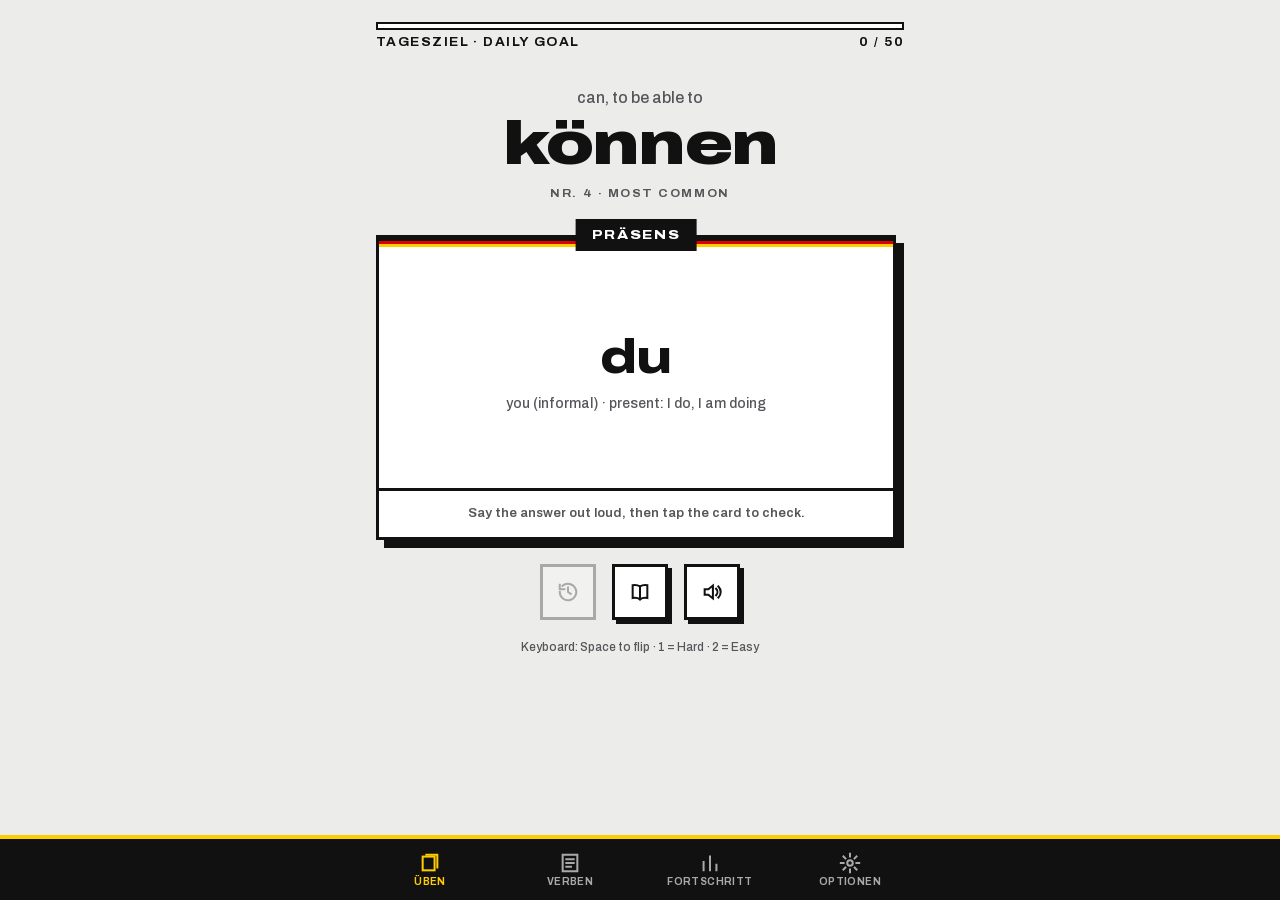
==== deutsch/index.html @ 11c55cf6 "Add Verben, the German conjugation flashcard app Lives in deutsch/ with its own manifest, icon and s" ====
<!doctype html>
<html lang="de">
<head>
<meta charset="utf-8">
<meta name="viewport" content="width=device-width, initial-scale=1, viewport-fit=cover">
<title>Verben</title>
<meta name="description" content="German conjugation flashcards: 500 common verbs, every tense.">
<meta name="theme-color" content="#ececea" media="(prefers-color-scheme: light)">
<meta name="theme-color" content="#0b0b0b" media="(prefers-color-scheme: dark)">
<meta name="apple-mobile-web-app-capable" content="yes">
<meta name="mobile-web-app-capable" content="yes">
<meta name="apple-mobile-web-app-title" content="Verben">
<meta name="apple-mobile-web-app-status-bar-style" content="default">
<link rel="manifest" href="manifest.webmanifest">
<link rel="apple-touch-icon" href="apple-touch-icon.png">
<link rel="icon" type="image/png" href="icon-256.png">
<link rel="stylesheet" href="fonts.css">
<style>html{color-scheme:light;-webkit-text-size-adjust:100%;padding-top:env(safe-area-inset-top,0px)}html,body{margin:0}img{max-width:100%}</style>
</head>
<body>
<style>
/* Layout: one-screen flashcard app; hard-edged card with a heavy black frame, an offset shadow and a Schwarz-Rot-Gold band, set in Archivo (expanded for display). */
:root{
  --bg:#ececea; --paper:#ffffff; --surface:#ffffff; --fg:#111111; --muted:#55555a; --line:#cfcfcc; --frame:#111111; --chip:#e2e2df;
  --accent:#c8001e; --accent-fg:#ffffff; --gold:#ffcc00; --gold-fg:#111111; --accent-soft:#fbe3e6; --black:#111111;
  --ok:#111111; --ok-bg:#111111; --ok-fg:#ffffff; --hard-bg:#ffcc00; --hard-fg:#111111; --bad:#c8001e;
  --nav-bg:#111111; --nav-fg:#a9a9a9; --nav-on:#ffcc00;
  --display:"Archivo", "Helvetica Neue", Arial, sans-serif;
  --body:"Archivo", "Helvetica Neue", Arial, sans-serif;
}
@media (prefers-color-scheme: dark){ :root:not([data-theme="light"]){
  --bg:#0b0b0b; --paper:#171717; --surface:#171717; --fg:#f2f2f0; --muted:#a3a3a3; --line:#333333; --frame:#f2f2f0; --chip:#262626;
  --accent:#ff4d5e; --accent-fg:#0b0b0b; --gold:#ffcc00; --gold-fg:#111111; --accent-soft:#3a1418; --black:#f2f2f0;
  --ok:#f2f2f0; --ok-bg:#f2f2f0; --ok-fg:#0b0b0b; --hard-bg:#ffcc00; --hard-fg:#111111; --bad:#ff4d5e;
  --nav-bg:#000000; --nav-fg:#8a8a8a; --nav-on:#ffcc00; color-scheme:dark;
}}
:root[data-theme="dark"]{
  --bg:#0b0b0b; --paper:#171717; --surface:#171717; --fg:#f2f2f0; --muted:#a3a3a3; --line:#333333; --frame:#f2f2f0; --chip:#262626;
  --accent:#ff4d5e; --accent-fg:#0b0b0b; --gold:#ffcc00; --gold-fg:#111111; --accent-soft:#3a1418; --black:#f2f2f0;
  --ok:#f2f2f0; --ok-bg:#f2f2f0; --ok-fg:#0b0b0b; --hard-bg:#ffcc00; --hard-fg:#111111; --bad:#ff4d5e;
  --nav-bg:#000000; --nav-fg:#8a8a8a; --nav-on:#ffcc00; color-scheme:dark;
}
*{box-sizing:border-box}
[hidden]{display:none!important}
body{background:var(--bg);color:var(--fg);font:400 16px/1.5 var(--body)}
button{font:inherit;color:inherit;cursor:pointer}
button:focus-visible,select:focus-visible,input:focus-visible{outline:3px solid var(--gold);outline-offset:2px}
main{max-width:560px;margin:0 auto;padding-inline:16px;padding-block:22px 112px}
section{display:flex;flex-direction:column;gap:18px}
.label{font:700 11px/1.2 var(--body);font-stretch:112%;letter-spacing:.14em;text-transform:uppercase;color:var(--muted)}
h2{margin:0;font:900 34px/1 var(--display);font-stretch:125%;letter-spacing:-.02em;text-transform:uppercase;color:var(--fg)}

/* Daily goal */
.goal{display:flex;flex-direction:column;gap:6px}
.goal-bar{height:8px;background:var(--paper);border:2px solid var(--frame);overflow:hidden}
.goal-bar i{display:block;height:100%;background:var(--accent);transition:width .3s}
.goal-row{display:flex;justify-content:space-between;font:700 12px/1 var(--body);font-stretch:112%;letter-spacing:.12em;text-transform:uppercase;color:var(--fg);font-variant-numeric:tabular-nums}

/* Verb heading */
.word{text-align:center;padding-block:20px 0;display:flex;flex-direction:column;gap:4px}
.word .en{color:var(--muted);font-size:16px;font-weight:500}
.word .inf{font:900 clamp(40px,11vw,60px)/1 var(--display);font-stretch:125%;letter-spacing:-.03em;color:var(--fg);overflow-wrap:anywhere}
.rank{font:700 11px/1 var(--body);font-stretch:112%;letter-spacing:.14em;text-transform:uppercase;color:var(--muted);text-align:center;margin-top:-4px}

/* Card */
.card-box{position:relative;margin-top:18px;margin-right:8px}
.pill{position:absolute;top:0;left:50%;transform:translate(-50%,-50%);z-index:3;background:var(--black);color:var(--paper);
  font:800 12px/1 var(--body);font-stretch:118%;letter-spacing:.14em;text-transform:uppercase;padding:10px 16px;white-space:nowrap}
.shell{border:3px solid var(--frame);box-shadow:8px 8px 0 var(--frame);background:var(--paper);overflow:hidden}
.card{display:block;width:100%;border:0;padding:0;background:none;perspective:1200px;text-align:center}
.inner{display:grid;transition:transform .4s cubic-bezier(.3,.7,.3,1);transform-style:preserve-3d}
.card.flipped .inner{transform:rotateY(180deg)}
.inner.instant{transition:none}
.face{grid-area:1/1;backface-visibility:hidden;-webkit-backface-visibility:hidden;min-height:250px;background:var(--paper);
  display:flex;flex-direction:column;align-items:center;justify-content:center;gap:10px;padding:46px 22px 26px;position:relative}
.face::before{content:"";position:absolute;top:0;left:0;right:0;height:9px;
  background:linear-gradient(to bottom,#111111 0 3px,#dd0000 3px 6px,#ffcc00 6px 9px)}
.back{transform:rotateY(180deg)}
.pron{font:800 clamp(36px,10vw,48px)/1.05 var(--display);font-stretch:118%;letter-spacing:-.02em;color:var(--fg)}
.pron-en{color:var(--muted);font-size:14px;font-weight:500;max-width:34ch}
.answer{font:900 clamp(28px,8vw,40px)/1.12 var(--display);font-stretch:110%;letter-spacing:-.02em;color:var(--accent);text-wrap:balance;overflow-wrap:anywhere}
.note{color:var(--muted);font-size:14px;font-weight:500;max-width:38ch}
.below{background:var(--paper);border-top:3px solid var(--frame)}
.prompt-line{margin:0;padding:13px 16px;text-align:center;font-size:13px;font-weight:600;color:var(--muted)}
.rate{display:grid;grid-template-columns:1fr 1fr;border-top:3px solid var(--frame)}
.rate button{border:0;padding:16px 10px;display:flex;flex-direction:column;align-items:center;gap:2px;font:900 15px/1.1 var(--body);font-stretch:120%;letter-spacing:.1em;text-transform:uppercase}
.rate .hard{background:var(--hard-bg);color:var(--hard-fg);border-right:3px solid var(--frame)}
.rate .easy{background:var(--ok-bg);color:var(--ok-fg)}
.rate small{font:500 12px/1.2 var(--body);font-stretch:100%;letter-spacing:0;text-transform:none;opacity:.85}
.return{width:100%;border:0;padding:16px;background:var(--gold);color:var(--gold-fg);font:800 14px/1 var(--body);letter-spacing:.08em;text-transform:uppercase}

/* Tool buttons */
.tools{display:flex;justify-content:center;gap:16px;padding-top:6px}
.tool{width:56px;height:56px;border:3px solid var(--frame);background:var(--surface);display:grid;place-items:center;box-shadow:4px 4px 0 var(--frame);transition:transform .08s, box-shadow .08s}
.tool:active:not(:disabled){transform:translate(3px,3px);box-shadow:1px 1px 0 var(--frame)}
.tool svg{width:22px;height:22px;stroke:var(--fg);fill:none;stroke-width:2.2;stroke-linecap:square;stroke-linejoin:miter}
.tool:disabled{opacity:.3;cursor:default;box-shadow:none}
.keys{text-align:center;color:var(--muted);font-size:12px;font-weight:500;margin:0}
@media (hover:none){ .keys{display:none} }

/* Bottom nav */
nav{position:fixed;left:0;right:0;bottom:0;z-index:10;background:var(--nav-bg);
  padding:7px 8px calc(7px + env(safe-area-inset-bottom, 0px));display:flex;justify-content:center;border-top:4px solid var(--gold)}
nav div{display:grid;grid-template-columns:repeat(4,1fr);width:100%;max-width:560px}
nav button{border:0;background:none;display:flex;flex-direction:column;align-items:center;gap:3px;padding:6px 0;font:700 10px/1 var(--body);font-stretch:100%;letter-spacing:.04em;text-transform:uppercase;color:var(--nav-fg)}
nav svg{width:22px;height:22px;stroke:currentColor;fill:none;stroke-width:2.2;stroke-linecap:square;stroke-linejoin:miter}
nav button[aria-selected="true"]{color:var(--nav-on)}

/* Panels */
.panel{background:var(--surface);border:3px solid var(--frame);padding:18px;display:flex;flex-direction:column;gap:14px}
.row{display:flex;flex-wrap:wrap;gap:8px;align-items:center}
.chip{border:2px solid var(--frame);background:var(--surface);padding:6px 12px;font-size:14px;font-weight:600;color:var(--fg)}
.chip[aria-pressed="true"]{background:var(--black);border-color:var(--black);color:var(--paper)}
.chip small{opacity:.7;margin-left:4px;font-weight:500}
.hint{color:var(--muted);font-size:14px;font-weight:500;margin:0}
.group-label{font:800 11px/1 var(--body);font-stretch:112%;letter-spacing:.14em;text-transform:uppercase;color:var(--accent);margin-top:4px}
.search{width:100%;font:inherit;font-size:17px;padding:10px 12px;border:3px solid var(--frame);background:var(--surface);color:var(--fg);border-radius:0}
.results{display:flex;flex-wrap:wrap;gap:6px}
.vhead{display:flex;flex-wrap:wrap;align-items:baseline;gap:4px 12px}
.vhead b{font:900 34px/1.05 var(--display);font-stretch:125%;letter-spacing:-.02em}
.vhead .en{color:var(--muted)}
.pp-line{font-size:15px;margin:0}
.pp-line b{color:var(--accent)}
.grid{display:grid;grid-template-columns:repeat(auto-fill,minmax(min(100%,240px),1fr));gap:12px}
.tcard{border:2px solid var(--frame);padding:12px;min-width:0;display:flex;flex-direction:column;gap:6px}
.tcard h3{margin:0;font:800 15px/1.2 var(--display);font-stretch:118%;letter-spacing:.02em;text-transform:uppercase}
.conj{width:100%;border-collapse:collapse;font-size:15px}
.conj td{padding:4px 8px;border-bottom:1px solid var(--line)}
.conj tr:last-child td{border-bottom:0}
.conj td:first-child{color:var(--muted);width:38%;text-align:right;font-weight:500}
.conj tr.hl td{background:var(--gold);color:#111111;font-weight:700}
.tip{margin:0;font-size:14px;color:var(--muted);font-weight:500}
.tip b{color:var(--fg)}
.stats{display:flex;flex-wrap:wrap;gap:28px}
.stat b{display:block;font:900 40px/1.05 var(--display);font-stretch:125%;font-variant-numeric:tabular-nums}
.weak{margin:0;padding:0;list-style:none;display:flex;flex-direction:column;gap:6px}
.weak li{display:flex;justify-content:space-between;gap:12px;border-bottom:1px solid var(--line);padding-bottom:6px}
.weak span:last-child{font-size:13px;font-weight:700;color:var(--accent);font-variant-numeric:tabular-nums;white-space:nowrap}
.bars{width:100%;border-collapse:collapse;font-size:14px}
.bars td{padding:6px 4px;border-bottom:1px solid var(--line);vertical-align:middle}
.bars td.n{font-variant-numeric:tabular-nums;text-align:right;white-space:nowrap;color:var(--muted)}
.meter{height:10px;border:2px solid var(--frame);overflow:hidden;min-width:60px}
.meter i{display:block;height:100%;background:var(--accent)}
.danger{background:var(--accent);color:var(--accent-fg);border:0;padding:9px 16px;font-weight:800;text-transform:uppercase;letter-spacing:.06em}
.ghost{background:none;border:2px solid var(--frame);padding:8px 16px;color:var(--fg);font-weight:700}

/* Table popup */
.overlay{position:fixed;inset:0;z-index:20;background:rgba(0,0,0,.55);display:flex;align-items:flex-end;justify-content:center;padding:16px}
.sheet{background:var(--surface);color:var(--fg);border:3px solid var(--frame);padding:20px;width:100%;max-width:520px;display:flex;flex-direction:column;gap:12px;
  margin-bottom:env(safe-area-inset-bottom, 0px);max-height:85%;overflow:auto}
.sheet header{display:flex;justify-content:space-between;align-items:center;gap:12px}
.sheet h2{font-size:22px}
@media (min-width:640px){ .overlay{align-items:center} }
@media (prefers-reduced-motion:reduce){ .inner{transition:none} }
</style>

<main>
  <section id="tab-practice">
    <div class="goal">
      <div class="goal-bar"><i id="goalFill" style="width:0"></i></div>
      <div class="goal-row"><span>Tagesziel · daily goal</span><span id="goalText">0 / 50</span></div>
    </div>

    <div class="word"><div class="en" id="qEn"></div><div class="inf" id="qInf"></div></div>
    <div class="rank" id="qRank"></div>

    <div class="card-box">
      <span class="pill" id="qTense"></span>
      <div class="shell">
        <button class="card" id="card" aria-label="Flip card to see the answer">
          <div class="inner" id="inner">
            <div class="face front">
              <div class="pron" id="qPron"></div>
              <div class="pron-en" id="qPronEn"></div>
            </div>
            <div class="face back">
              <div class="answer" id="qAnswer"></div>
              <div class="note" id="qNote"></div>
            </div>
          </div>
        </button>
        <div class="below" id="below"></div>
      </div>
    </div>

    <div class="tools">
      <button class="tool" id="prevBtn" aria-label="Previous card" disabled>
        <svg viewBox="0 0 24 24"><path d="M3 12a9 9 0 1 0 3-6.7"/><path d="M3 4v5h5"/><path d="M12 7v5l3 2"/></svg>
      </button>
      <button class="tool" id="tableBtn" aria-label="Show full conjugation table">
        <svg viewBox="0 0 24 24"><path d="M12 6c-2-1.5-5-2-8-1.5v14c3-.5 6 0 8 1.5 2-1.5 5-2 8-1.5v-14c-3-.5-6 0-8 1.5z"/><path d="M12 6v14"/></svg>
      </button>
      <button class="tool" id="speakBtn" aria-label="Hear it in German">
        <svg viewBox="0 0 24 24"><path d="M4 9h4l5-4v14l-5-4H4z"/><path d="M16.5 8.5a5 5 0 0 1 0 7"/><path d="M19 6a8.5 8.5 0 0 1 0 12"/></svg>
      </button>
    </div>
    <p class="keys">Keyboard: Space to flip · 1 = Hard · 2 = Easy</p>
  </section>

  <section id="tab-verbs" hidden>
    <h2>Verbtabellen</h2>
    <div class="panel">
      <label class="label" for="search">Find a verb (German or English)</label>
      <input class="search" id="search" type="search" autocomplete="off" autocapitalize="off" spellcheck="false" placeholder="anrufen, to call…">
      <div class="results" id="results"></div>
    </div>
    <div class="panel" id="verbPanel"></div>
  </section>

  <section id="tab-progress" hidden>
    <h2>Fortschritt</h2>
    <div class="panel">
      <div class="stats" id="stats"></div>
      <div><div class="label" style="margin-bottom:8px">Hardest for you</div><ul class="weak" id="weak"></ul></div>
    </div>
    <div class="panel">
      <div class="label">By tense (share rated Easy)</div>
      <table class="bars" id="byTense"></table>
    </div>
  </section>

  <section id="tab-settings" hidden>
    <h2>Einstellungen</h2>
    <div class="panel">
      <div class="label">Tenses</div>
      <div id="tenseGroups" style="display:flex;flex-direction:column;gap:10px"></div>
      <p class="hint">Start with Präsens and Perfekt: that is how Germans talk about the past in conversation. The Konjunktiv I is for reading the news, where it marks reported speech.</p>
    </div>
    <div class="panel">
      <div class="label">Verbs, by how common they are</div>
      <div class="row" id="tierChips"></div>
      <div class="row" id="reflChip"></div>
      <p class="hint">Top 25 covers most of everyday speech. Move up a level when the cards start feeling easy.</p>
    </div>
    <div class="panel">
      <div class="label">Daily goal</div>
      <div class="row" id="goalChips"></div>
    </div>
    <div class="panel">
      <div class="label">Saved progress</div>
      <p class="hint">Progress is saved on this device only.</p>
      <div class="row" id="resetBox"></div>
    </div>
    <p class="hint">Conjugations come from Morphy (Wolfgang Lezius) via german-pos-dict and korrekturen.de (CC BY-SA 4.0), updated to the 1996 spelling reform. Verb frequency is based on the OpenSubtitles German word list.</p>
  </section>
</main>

<nav><div role="tablist">
  <button role="tab" aria-selected="true" data-tab="practice"><svg viewBox="0 0 24 24"><rect x="4" y="5" width="13" height="15"/><path d="M8 3h12v14"/></svg>Üben</button>
  <button role="tab" aria-selected="false" data-tab="verbs"><svg viewBox="0 0 24 24"><rect x="4" y="3" width="16" height="18"/><path d="M8 8h8M8 12h8M8 16h5"/></svg>Verben</button>
  <button role="tab" aria-selected="false" data-tab="progress"><svg viewBox="0 0 24 24"><path d="M5 20V11M12 20V5M19 20v-6"/></svg>Fortschritt</button>
  <button role="tab" aria-selected="false" data-tab="settings"><svg viewBox="0 0 24 24"><circle cx="12" cy="12" r="3"/><path d="M12 2v3M12 19v3M2 12h3M19 12h3M4.9 4.9l2.1 2.1M17 17l2.1 2.1M4.9 19.1L7 17M17 7l2.1-2.1"/></svg>Optionen</button>
</div></nav>

<div class="overlay" id="overlay" hidden>
  <div class="sheet" role="dialog" aria-modal="true" aria-labelledby="sheetTitle">
    <header><h2 id="sheetTitle"></h2><button class="ghost" id="sheetClose">Close</button></header>
    <div id="sheetBody" style="display:flex;flex-direction:column;gap:12px"></div>
  </div>
</div>

<script>
const DATA = [{"i":"sein","e":"to be","n":1,"P":"bin|bist|ist|sind|seid|sind","T":"war|warst|war|waren|wart|waren","K1":"sei|seist|sei|seien|seiet|seien","K2":"wäre|wärst|wäre|wären|wärt|wären","Y":"sei|seid","Q":"gewesen","x":1},{"i":"haben","e":"to have","n":2,"P":"habe|hast|hat|haben|habt|haben","T":"hatte|hattest|hatte|hatten|hattet|hatten","K1":"habe|habest|habe|haben|habet|haben","K2":"hätte|hättest|hätte|hätten|hättet|hätten","Y":"habe|habt","Q":"gehabt"},{"i":"werden","e":"to become; will (future)","n":3,"P":"werde|wirst|wird|werden|werdet|werden","T":"wurde|wurdest|wurde|wurden|wurdet|wurden","K1":"werde|werdest|werde|werden|werdet|werden","K2":"würde|würdest|würde|würden|würdet|würden","Y":"werde|werdet","Q":"geworden","x":1},{"i":"können","e":"can, to be able to","n":4,"P":"kann|kannst|kann|können|könnt|können","T":"konnte|konntest|konnte|konnten|konntet|konnten","K1":"könne|könnest|könne|können|könnet|können","K2":"könnte|könntest|könnte|könnten|könntet|könnten","Q":"gekonnt"},{"i":"wollen","e":"to want","n":5,"P":"will|willst|will|wollen|wollt|wollen","T":"wollte|wolltest|wollte|wollten|wolltet|wollten","K1":"wolle|wollest|wolle|wollen|wollet|wollen","K2":"wollte|wolltest|wollte|wollten|wolltet|wollten","Q":"gewollt"},{"i":"sagen","e":"to say","n":6,"P":"sage|sagst|sagt|sagen|sagt|sagen","T":"sagte|sagtest|sagte|sagten|sagtet|sagten","K1":"sage|sagest|sage|sagen|saget|sagen","K2":"sagte|sagtest|sagte|sagten|sagtet|sagten","Y":"sage|sagt","Q":"gesagt"},{"i":"wissen","e":"to know (a fact)","n":7,"P":"weiß|weißt|weiß|wissen|wisst|wissen","T":"wusste|wusstest|wusste|wussten|wusstet|wussten","K1":"wisse|wissest|wisse|wissen|wisset|wissen","K2":"wüsste|wüsstest|wüsste|wüssten|wüsstet|wüssten","Y":"wisse|wisst","Q":"gewusst"},{"i":"gehen","e":"to go (on foot)","n":8,"P":"gehe|gehst|geht|gehen|geht|gehen","T":"ging|gingst|ging|gingen|gingt|gingen","K1":"gehe|gehest|gehe|gehen|gehet|gehen","K2":"ginge|gingest|ginge|gingen|ginget|gingen","Y":"gehe|geht","Q":"gegangen","x":1},{"i":"machen","e":"to make, to do","n":9,"P":"mache|machst|macht|machen|macht|machen","T":"machte|machtest|machte|machten|machtet|machten","K1":"mache|machest|mache|machen|machet|machen","K2":"machte|machtest|machte|machten|machtet|machten","Y":"mache|macht","Q":"gemacht"},{"i":"sehen","e":"to see","n":10,"P":"sehe|siehst|sieht|sehen|seht|sehen","T":"sah|sahst|sah|sahen|saht|sahen","K1":"sehe|sehest|sehe|sehen|sehet|sehen","K2":"sähe|sähest|sähe|sähen|sähet|sähen","Y":"sieh|seht","Q":"gesehen"},{"i":"tun","e":"to do","n":11,"P":"tue|tust|tut|tun|tut|tun","T":"tat|tatst|tat|taten|tatet|taten","K1":"tue|tuest|tue|tun|tuet|tun","K2":"täte|tätest|täte|täten|tätet|täten","Y":"tue|tut","Q":"getan"},{"i":"meinen","e":"to mean, to think","n":12,"P":"meine|meinst|meint|meinen|meint|meinen","T":"meinte|meintest|meinte|meinten|meintet|meinten","K1":"meine|meinest|meine|meinen|meinet|meinen","K2":"meinte|meintest|meinte|meinten|meintet|meinten","Y":"meine|meint","Q":"gemeint"},{"i":"kommen","e":"to come","n":13,"P":"komme|kommst|kommt|kommen|kommt|kommen","T":"kam|kamst|kam|kamen|kamt|kamen","K1":"komme|kommest|komme|kommen|kommet|kommen","K2":"käme|kämest|käme|kämen|kämet|kämen","Y":"komme|kommt","Q":"gekommen","x":1},{"i":"sollen","e":"should, to be supposed to","n":14,"P":"soll|sollst|soll|sollen|sollt|sollen","T":"sollte|solltest|sollte|sollten|solltet|sollten","K1":"solle|sollest|solle|sollen|sollet|sollen","K2":"sollte|solltest|sollte|sollten|solltet|sollten","Q":"gesollt"},{"i":"geben","e":"to give (es gibt = there is)","n":15,"P":"gebe|gibst|gibt|geben|gebt|geben","T":"gab|gabst|gab|gaben|gabt|gaben","K1":"gebe|gebest|gebe|geben|gebet|geben","K2":"gäbe|gäbest|gäbe|gäben|gäbet|gäben","Y":"gib|gebt","Q":"gegeben"},{"i":"müssen","e":"must, to have to","n":16,"P":"muss|musst|muss|müssen|müsst|müssen","T":"musste|-|musste|mussten|musstet|mussten","K1":"müsse|müssest|müsse|müssen|müsset|müssen","K2":"müsste|müsstest|müsste|müssten|müsstet|müssten","Q":"gemusst"},{"i":"leben","e":"to live","n":17,"P":"lebe|lebst|lebt|leben|lebt|leben","T":"lebte|lebtest|lebte|lebten|lebtet|lebten","K1":"lebe|lebest|lebe|leben|lebet|leben","K2":"lebte|lebtest|lebte|lebten|lebtet|lebten","Y":"lebe|lebt","Q":"gelebt"},{"i":"hören","e":"to hear, to listen","n":18,"P":"höre|hörst|hört|hören|hört|hören","T":"hörte|hörtest|hörte|hörten|hörtet|hörten","K1":"höre|hörest|höre|hören|höret|hören","K2":"hörte|hörtest|hörte|hörten|hörtet|hörten","Y":"höre|hört","Q":"gehört"},{"i":"finden","e":"to find; to think (opinion)","n":19,"P":"finde|findest|findet|finden|findet|finden","T":"fand|fandest|fand|fanden|fandet|fanden","K1":"finde|findest|finde|finden|findet|finden","K2":"fände|fändest|fände|fänden|fändet|fänden","Y":"finde|findet","Q":"gefunden"},{"i":"bitten","e":"to ask (for), to request","n":20,"P":"bitte|bittest|bittet|bitten|bittet|bitten","T":"bat|batest|bat|baten|batet|baten","K1":"bitte|bittest|bitte|bitten|bittet|bitten","K2":"bäte|bätest|bäte|bäten|bätet|bäten","Y":"bitte|bittet","Q":"gebeten"},{"i":"lassen","e":"to let, to leave","n":21,"P":"lasse|lässt|lässt|lassen|lasst|lassen","T":"ließ|ließt|ließ|ließen|ließt|ließen","K1":"lasse|lassest|lasse|lassen|lasset|lassen","K2":"ließe|ließest|ließe|ließen|ließet|ließen","Y":"lass|lasst","Q":"gelassen"},{"i":"glauben","e":"to believe","n":22,"P":"glaube|glaubst|glaubt|glauben|glaubt|glauben","T":"glaubte|glaubtest|glaubte|glaubten|glaubtet|glaubten","K1":"glaube|glaubest|glaube|glauben|glaubet|glauben","K2":"glaubte|glaubtest|glaubte|glaubten|glaubtet|glaubten","Y":"glaube|glaubt","Q":"geglaubt"},{"i":"reden","e":"to talk","n":23,"P":"rede|redest|redet|reden|redet|reden","T":"redete|redetest|redete|redeten|redetet|redeten","K1":"rede|redest|rede|reden|redet|reden","K2":"redete|redetest|redete|redeten|redetet|redeten","Y":"rede|redet","Q":"geredet"},{"i":"brauchen","e":"to need","n":24,"P":"brauche|brauchst|braucht|brauchen|braucht|brauchen","T":"brauchte|brauchtest|brauchte|brauchten|brauchtet|brauchten","K1":"brauche|brauchest|brauche|brauchen|brauchet|brauchen","K2":"brauchte|brauchtest|brauchte|brauchten|brauchtet|brauchten","Y":"brauche|braucht","Q":"gebraucht"},{"i":"denken","e":"to think","n":25,"P":"denke|denkst|denkt|denken|denkt|denken","T":"dachte|dachtest|dachte|dachten|dachtet|dachten","K1":"denke|denkest|denke|denken|denket|denken","K2":"dächte|dächtest|dächte|dächten|dächtet|dächten","Y":"denke|denkt","Q":"gedacht"},{"i":"danken","e":"to thank","n":26,"P":"danke|dankst|dankt|danken|dankt|danken","T":"dankte|danktest|dankte|dankten|danktet|dankten","K1":"danke|dankest|danke|danken|danket|danken","K2":"dankte|danktest|dankte|dankten|danktet|dankten","Y":"danke|dankt","Q":"gedankt"},{"i":"verstehen","e":"to understand","n":27,"P":"verstehe|verstehst|versteht|verstehen|versteht|verstehen","T":"verstand|verstandest|verstand|verstanden|verstandet|verstanden","K1":"verstehe|verstehest|verstehe|verstehen|verstehet|verstehen","K2":"verstünde|verstündest|verstünde|verstünden|verstündet|verstünden","Y":"verstehe|versteht","Q":"verstanden"},{"i":"passieren","e":"to happen","n":28,"P":"passiere|passierst|passiert|passieren|passiert|passieren","T":"passierte|passiertest|passierte|passierten|passiertet|passierten","K1":"passiere|passierest|passiere|passieren|passieret|passieren","K2":"passierte|passiertest|passierte|passierten|passiertet|passierten","Y":"passiere|passiert","Q":"passiert","x":1},{"i":"nehmen","e":"to take","n":29,"P":"nehme|nimmst|nimmt|nehmen|nehmt|nehmen","T":"nahm|nahmst|nahm|nahmen|nahmt|nahmen","K1":"nehme|nehmest|nehme|nehmen|nehmet|nehmen","K2":"nähme|nähmest|nähme|nähmen|nähmet|nähmen","Y":"nimm|nehmt","Q":"genommen"},{"i":"warten","e":"to wait","n":30,"P":"warte|wartest|wartet|warten|wartet|warten","T":"wartete|wartetest|wartete|warteten|wartetet|warteten","K1":"warte|wartest|warte|warten|wartet|warten","K2":"wartete|wartetest|wartete|warteten|wartetet|warteten","Y":"warte|wartet","Q":"gewartet"},{"i":"helfen","e":"to help","n":31,"P":"helfe|hilfst|hilft|helfen|helft|helfen","T":"half|halfst|half|halfen|halft|halfen","K1":"helfe|helfest|helfe|helfen|helfet|helfen","K2":"hälfe|hälfest|hälfe|hälfen|hälfet|hälfen","Y":"hilf|helft","Q":"geholfen"},{"i":"bringen","e":"to bring","n":32,"P":"bringe|bringst|bringt|bringen|bringt|bringen","T":"brachte|brachtest|brachte|brachten|brachtet|brachten","K1":"bringe|bringest|bringe|bringen|bringet|bringen","K2":"brächte|brächtest|brächte|brächten|brächtet|brächten","Y":"bringe|bringt","Q":"gebracht"},{"i":"gehören","e":"to belong","n":33,"P":"gehöre|gehörst|gehört|gehören|gehört|gehören","T":"gehörte|gehörtest|gehörte|gehörten|gehörtet|gehörten","K1":"gehöre|gehörest|gehöre|gehören|gehöret|gehören","K2":"gehörte|gehörtest|gehörte|gehörten|gehörtet|gehörten","Y":"gehöre|gehört","Q":"gehört"},{"i":"fragen","e":"to ask","n":34,"P":"frage|fragst|fragt|fragen|fragt|fragen","T":"fragte|fragtest|fragte|fragten|fragtet|fragten","K1":"frage|fragest|frage|fragen|fraget|fragen","K2":"fragte|fragtest|fragte|fragten|fragtet|fragten","Y":"frage|fragt","Q":"gefragt"},{"i":"bleiben","e":"to stay","n":35,"P":"bleibe|bleibst|bleibt|bleiben|bleibt|bleiben","T":"blieb|bliebst|blieb|blieben|bliebt|blieben","K1":"bleibe|bleibest|bleibe|bleiben|bleibet|bleiben","K2":"bliebe|bliebest|bliebe|blieben|bliebet|blieben","Y":"bleibe|bleibt","Q":"geblieben","x":1},{"i":"kennen","e":"to know (a person, a place)","n":36,"P":"kenne|kennst|kennt|kennen|kennt|kennen","T":"kannte|kanntest|kannte|kannten|kanntet|kannten","K1":"kenne|kennest|kenne|kennen|kennet|kennen","K2":"kennte|kenntest|kennte|kennten|kenntet|kennten","Y":"kenne|kennt","Q":"gekannt"},{"i":"lieben","e":"to love","n":37,"P":"liebe|liebst|liebt|lieben|liebt|lieben","T":"liebte|liebtest|liebte|liebten|liebtet|liebten","K1":"liebe|liebest|liebe|lieben|liebet|lieben","K2":"liebte|liebtest|liebte|liebten|liebtet|liebten","Y":"liebe|liebt","Q":"geliebt"},{"i":"stehen","e":"to stand","n":38,"P":"stehe|stehst|steht|stehen|steht|stehen","T":"stand|standest|stand|standen|standet|standen","K1":"stehe|stehest|stehe|stehen|stehet|stehen","K2":"stünde|stündest|stünde|stünden|stündet|stünden","Y":"stehe|steht","Q":"gestanden"},{"i":"bekommen","e":"to get, to receive","n":39,"P":"bekomme|bekommst|bekommt|bekommen|bekommt|bekommen","T":"bekam|bekamst|bekam|bekamen|bekamt|bekamen","K1":"bekomme|bekommest|bekomme|bekommen|bekommet|bekommen","K2":"bekäme|bekämest|bekäme|bekämen|bekämet|bekämen","Y":"bekomme|bekommt","Q":"bekommen"},{"i":"halten","e":"to hold; to stop","n":40,"P":"halte|hältst|hält|halten|haltet|halten","T":"hielt|hieltest|hielt|hielten|hieltet|hielten","K1":"halte|haltest|halte|halten|haltet|halten","K2":"hielte|hieltest|hielte|hielten|hieltet|hielten","Y":"halte|haltet","Q":"gehalten"},{"i":"sprechen","e":"to speak","n":41,"P":"spreche|sprichst|spricht|sprechen|sprecht|sprechen","T":"sprach|sprachst|sprach|sprachen|spracht|sprachen","K1":"spreche|sprechest|spreche|sprechen|sprechet|sprechen","K2":"spräche|sprächest|spräche|sprächen|sprächet|sprächen","Y":"sprich|sprecht","Q":"gesprochen"},{"i":"versuchen","e":"to try","n":42,"P":"versuche|versuchst|versucht|versuchen|versucht|versuchen","T":"versuchte|versuchtest|versuchte|versuchten|versuchtet|versuchten","K1":"versuche|versuchest|versuche|versuchen|versuchet|versuchen","K2":"versuchte|versuchtest|versuchte|versuchten|versuchtet|versuchten","Y":"versuche|versucht","Q":"versucht"},{"i":"essen","e":"to eat","n":43,"P":"esse|isst|isst|essen|esst|essen","T":"aß|aßt|aß|aßen|aßt|aßen","K1":"esse|essest|esse|essen|esset|essen","K2":"äße|äßest|äße|äßen|äßet|äßen","Y":"iss|esst","Q":"gegessen"},{"i":"vergessen","e":"to forget","n":44,"P":"vergesse|vergisst|vergisst|vergessen|vergesst|vergessen","T":"vergaß|vergaßt|vergaß|vergaßen|vergaßt|vergaßen","K1":"vergesse|vergessest|vergesse|vergessen|vergesset|vergessen","K2":"vergäße|vergäßest|vergäße|vergäßen|vergäßet|vergäßen","Y":"vergiss|vergesst","Q":"vergessen"},{"i":"erzählen","e":"to tell (a story)","n":45,"P":"erzähle|erzählst|erzählt|erzählen|erzählt|erzählen","T":"erzählte|erzähltest|erzählte|erzählten|erzähltet|erzählten","K1":"erzähle|erzählest|erzähle|erzählen|erzählet|erzählen","K2":"erzählte|erzähltest|erzählte|erzählten|erzähltet|erzählten","Y":"erzähle|erzählt","Q":"erzählt"},{"i":"töten","e":"to kill","n":46,"P":"töte|tötest|tötet|töten|tötet|töten","T":"tötete|tötetest|tötete|töteten|tötetet|töteten","K1":"töte|tötest|töte|töten|tötet|töten","K2":"tötete|tötetest|tötete|töteten|tötetet|töteten","Y":"töte|tötet","Q":"getötet"},{"i":"sterben","e":"to die","n":47,"P":"sterbe|stirbst|stirbt|sterben|sterbt|sterben","T":"starb|starbst|starb|starben|starbt|starben","K1":"sterbe|sterbest|sterbe|sterben|sterbet|sterben","K2":"stärbe|stärbest|stärbe|stärben|stärbet|stärben","Y":"stirb|sterbt","Q":"gestorben","x":1},{"i":"dürfen","e":"may, to be allowed to","n":48,"P":"darf|darfst|darf|dürfen|dürft|dürfen","T":"durfte|durftest|durfte|durften|durftet|durften","K1":"dürfe|dürfest|dürfe|dürfen|-|dürfet","K2":"dürfte|dürftest|dürfte|dürften|dürftet|dürften","Q":"gedurft"},{"i":"arbeiten","e":"to work","n":49,"P":"arbeite|arbeitest|arbeitet|arbeiten|arbeitet|arbeiten","T":"arbeitete|arbeitetest|arbeitete|arbeiteten|arbeitetet|arbeiteten","K1":"arbeite|arbeitest|arbeite|arbeiten|arbeitet|arbeiten","K2":"arbeitete|arbeitetest|arbeitete|arbeiteten|arbeitetet|arbeiteten","Y":"arbeite|arbeitet","Q":"gearbeitet"},{"i":"gefallen","e":"to please (es gefällt mir = I like it)","n":50,"P":"gefalle|gefällst|gefällt|gefallen|gefallt|gefallen","T":"gefiel|gefielst|gefiel|gefielen|gefielt|gefielen","K1":"gefalle|gefallest|gefalle|gefallen|gefallet|gefallen","K2":"gefiele|gefielest|gefiele|gefielen|gefielet|gefielen","Y":"gefalle|gefallt","Q":"gefallen"},{"i":"verlieren","e":"to lose","n":51,"P":"verliere|verlierst|verliert|verlieren|verliert|verlieren","T":"verlor|verlorst|verlor|verloren|verlort|verloren","K1":"verliere|verlierest|verliere|verlieren|verlieret|verlieren","K2":"verlöre|verlörest|verlöre|verlören|verlöret|verlören","Y":"verliere|verliert","Q":"verloren"},{"i":"suchen","e":"to look for","n":52,"P":"suche|suchst|sucht|suchen|sucht|suchen","T":"suchte|suchtest|suchte|suchten|suchtet|suchten","K1":"suche|suchest|suche|suchen|suchet|suchen","K2":"suchte|suchtest|suchte|suchten|suchtet|suchten","Y":"suche|sucht","Q":"gesucht"},{"i":"treffen","e":"to meet; to hit","n":53,"P":"treffe|triffst|trifft|treffen|trefft|treffen","T":"traf|trafst|traf|trafen|traft|trafen","K1":"treffe|treffest|treffe|treffen|treffet|treffen","K2":"träfe|träfest|träfe|träfen|träfet|träfen","Y":"triff|trefft","Q":"getroffen"},{"i":"spielen","e":"to play","n":54,"P":"spiele|spielst|spielt|spielen|spielt|spielen","T":"spielte|spieltest|spielte|spielten|spieltet|spielten","K1":"spiele|spielest|spiele|spielen|spielet|spielen","K2":"spielte|spieltest|spielte|spielten|spieltet|spielten","Y":"spiele|spielt","Q":"gespielt"},{"i":"sorgen","e":"to take care of, to worry","n":55,"P":"sorge|sorgst|sorgt|sorgen|sorgt|sorgen","T":"sorgte|sorgtest|sorgte|sorgten|sorgtet|sorgten","K1":"sorge|sorgest|sorge|sorgen|sorget|sorgen","K2":"sorgte|sorgtest|sorgte|sorgten|sorgtet|sorgten","Y":"sorge|sorgt","Q":"gesorgt"},{"i":"heißen","e":"to be called","n":56,"P":"heiße|heißt|heißt|heißen|heißt|heißen","T":"hieß|hießt|hieß|hießen|hießt|hießen","K1":"heiße|heißest|heiße|heißen|heißet|heißen","K2":"hieße|hießest|hieße|hießen|hießet|hießen","Y":"heiße|heißt","Q":"geheißen"},{"i":"verlassen","e":"to leave (a place, a person)","n":57,"P":"verlasse|verlässt|verlässt|verlassen|verlasst|verlassen","T":"verließ|verließt|verließ|verließen|verließt|verließen","K1":"verlasse|verlassest|verlasse|verlassen|verlasset|verlassen","K2":"verließe|verließest|verließe|verließen|verließet|verließen","Y":"verlass|verlasst","Q":"verlassen"},{"i":"holen","e":"to fetch, to get","n":58,"P":"hole|holst|holt|holen|holt|holen","T":"holte|holtest|holte|holten|holtet|holten","K1":"hole|holest|hole|holen|holet|holen","K2":"holte|holtest|holte|holten|holtet|holten","Y":"hole|holt","Q":"geholt"},{"i":"laufen","e":"to run, to walk","n":59,"P":"laufe|läufst|läuft|laufen|lauft|laufen","T":"lief|liefst|lief|liefen|lieft|liefen","K1":"laufe|laufest|laufe|laufen|laufet|laufen","K2":"liefe|liefest|liefe|liefen|liefet|liefen","Y":"laufe|lauft","Q":"gelaufen","x":1},{"i":"stimmen","e":"to be correct; to vote","n":60,"P":"stimme|stimmst|stimmt|stimmen|stimmt|stimmen","T":"stimmte|stimmtest|stimmte|stimmten|stimmtet|stimmten","K1":"stimme|stimmest|stimme|stimmen|stimmet|stimmen","K2":"stimmte|stimmtest|stimmte|stimmten|stimmtet|stimmten","Y":"stimme|stimmt","Q":"gestimmt"},{"i":"stellen","e":"to put (upright), to place","n":61,"P":"stelle|stellst|stellt|stellen|stellt|stellen","T":"stellte|stelltest|stellte|stellten|stelltet|stellten","K1":"stelle|stellest|stelle|stellen|stellet|stellen","K2":"stellte|stelltest|stellte|stellten|stelltet|stellten","Y":"stelle|stellt","Q":"gestellt"},{"i":"mögen","e":"to like","n":62,"P":"mag|magst|mag|mögen|mögt|mögen","T":"mochte|mochtest|mochte|mochten|mochtet|mochten","K1":"möge|mögest|möge|mögen|möget|mögen","K2":"möchte|möchtest|möchte|möchten|möchtet|möchten","Q":"gemocht"},{"i":"entschuldigen","e":"to excuse (Entschuldigung = sorry)","n":63,"P":"entschuldige|entschuldigst|entschuldigt|entschuldigen|entschuldigt|entschuldigen","T":"entschuldigte|entschuldigtest|entschuldigte|entschuldigten|entschuldigtet|entschuldigten","K1":"entschuldige|entschuldigest|entschuldige|entschuldigen|entschuldiget|entschuldigen","K2":"entschuldigte|entschuldigtest|entschuldigte|entschuldigten|entschuldigtet|entschuldigten","Y":"entschuldige|entschuldigt","Q":"entschuldigt"},{"i":"zeigen","e":"to show","n":64,"P":"zeige|zeigst|zeigt|zeigen|zeigt|zeigen","T":"zeigte|zeigtest|zeigte|zeigten|zeigtet|zeigten","K1":"zeige|zeigest|zeige|zeigen|zeiget|zeigen","K2":"zeigte|zeigtest|zeigte|zeigten|zeigtet|zeigten","Y":"zeige|zeigt","Q":"gezeigt"},{"i":"kriegen","e":"to get (informal)","n":65,"P":"kriege|kriegst|kriegt|kriegen|kriegt|kriegen","T":"kriegte|kriegtest|kriegte|kriegten|kriegtet|kriegten","K1":"kriege|kriegest|kriege|kriegen|krieget|kriegen","K2":"kriegte|kriegtest|kriegte|kriegten|kriegtet|kriegten","Y":"kriege|kriegt","Q":"gekriegt"},{"i":"erinnern","e":"to remind (sich erinnern = to remember)","n":66,"P":"erinnere|erinnerst|erinnert|erinnern|erinnert|erinnern","T":"erinnerte|erinnertest|erinnerte|erinnerten|erinnertet|erinnerten","K1":"erinnere|erinnerst|erinnere|erinnern|erinnert|erinnern","K2":"erinnerte|erinnertest|erinnerte|erinnerten|erinnertet|erinnerten","Y":"erinnere|erinnert","Q":"erinnert"},{"i":"schaffen","e":"to manage, to make it","n":67,"P":"schaffe|schaffst|schafft|schaffen|schafft|schaffen","T":"schuf|schufst|schuf|schufen|schuft|schufen","K1":"schaffe|schaffest|schaffe|schaffen|schaffet|schaffen","K2":"schüfe|schüfest|schüfe|schüfen|schüfet|schüfen","Y":"schaffe|schafft","Q":"geschaffen"},{"i":"schlafen","e":"to sleep","n":68,"P":"schlafe|schläfst|schläft|schlafen|schlaft|schlafen","T":"schlief|schliefst|schlief|schliefen|schlieft|schliefen","K1":"schlafe|schlafest|schlafe|schlafen|schlafet|schlafen","K2":"schliefe|schliefest|schliefe|schliefen|schliefet|schliefen","Y":"schlafe|schlaft","Q":"geschlafen"},{"i":"anrufen","e":"to call (on the phone)","n":69,"P":"rufe|rufst|ruft|rufen|ruft|rufen","T":"rief|riefst|rief|riefen|rieft|riefen","K1":"rufe|rufest|rufe|rufen|rufet|rufen","K2":"riefe|riefest|riefe|riefen|riefet|riefen","s":"an","Y":"rufe|ruft","Q":"angerufen"},{"i":"bedeuten","e":"to mean","n":70,"P":"bedeute|bedeutest|bedeutet|bedeuten|bedeutet|bedeuten","T":"bedeutete|bedeutetest|bedeutete|bedeuteten|bedeutetet|bedeuteten","K1":"bedeute|bedeutest|bedeute|bedeuten|bedeutet|bedeuten","K2":"bedeutete|bedeutetest|bedeutete|bedeuteten|bedeutetet|bedeuteten","Y":"bedeute|bedeutet","Q":"bedeutet"},{"i":"fühlen","e":"to feel","n":71,"P":"fühle|fühlst|fühlt|fühlen|fühlt|fühlen","T":"fühlte|fühltest|fühlte|fühlten|fühltet|fühlten","K1":"fühle|fühlest|fühle|fühlen|fühlet|fühlen","K2":"fühlte|fühltest|fühlte|fühlten|fühltet|fühlten","Y":"fühle|fühlt","Q":"gefühlt"},{"i":"liegen","e":"to lie (be lying down)","n":72,"P":"liege|liegst|liegt|liegen|liegt|liegen","T":"lag|lagst|lag|lagen|lagt|lagen","K1":"liege|liegest|liege|liegen|lieget|liegen","K2":"läge|lägest|läge|lägen|läget|lägen","Y":"liege|liegt","Q":"gelegen"},{"i":"rufen","e":"to call, to shout","n":73,"P":"rufe|rufst|ruft|rufen|ruft|rufen","T":"rief|riefst|rief|riefen|rieft|riefen","K1":"rufe|rufest|rufe|rufen|rufet|rufen","K2":"riefe|riefest|riefe|riefen|riefet|riefen","Y":"rufe|ruft","Q":"gerufen"},{"i":"fallen","e":"to fall","n":74,"P":"falle|fällst|fällt|fallen|fallt|fallen","T":"fiel|fielst|fiel|fielen|fielt|fielen","K1":"falle|fallest|falle|fallen|fallet|fallen","K2":"fiele|fielest|fiele|fielen|fielet|fielen","Y":"falle|fallt","Q":"gefallen","x":1},{"i":"umbringen","e":"to kill","n":75,"P":"bringe|bringst|bringt|bringen|bringt|bringen","T":"brachte|brachtest|brachte|brachten|brachtet|brachten","K1":"bringe|bringest|bringe|bringen|bringet|bringen","K2":"brächte|brächtest|brächte|brächten|brächtet|brächten","s":"um","Y":"bringe|bringt","Q":"umgebracht"},{"i":"bestimmen","e":"to determine, to decide","n":76,"P":"bestimme|bestimmst|bestimmt|bestimmen|bestimmt|bestimmen","T":"bestimmte|bestimmtest|bestimmte|bestimmten|bestimmtet|bestimmten","K1":"bestimme|bestimmest|bestimme|bestimmen|bestimmet|bestimmen","K2":"bestimmte|bestimmtest|bestimmte|bestimmten|bestimmtet|bestimmten","Y":"bestimme|bestimmt","Q":"bestimmt"},{"i":"nennen","e":"to name, to call","n":77,"P":"nenne|nennst|nennt|nennen|nennt|nennen","T":"nannte|nanntest|nannte|nannten|nanntet|nannten","K1":"nenne|nennest|nenne|nennen|nennet|nennen","K2":"nannte|nanntest|nannte|nannten|nanntet|nannten","Y":"nenne|nennt","Q":"genannt"},{"i":"verschwinden","e":"to disappear","n":78,"P":"verschwinde|verschwindest|verschwindet|verschwinden|verschwindet|verschwinden","T":"verschwand|verschwandest|verschwand|verschwanden|verschwandet|verschwanden","K1":"verschwinde|verschwindest|verschwinde|verschwinden|verschwindet|verschwinden","K2":"verschwände|verschwändest|verschwände|verschwänden|verschwändet|verschwänden","Y":"verschwinde|verschwindet","Q":"verschwunden","x":1},{"i":"trinken","e":"to drink","n":79,"P":"trinke|trinkst|trinkt|trinken|trinkt|trinken","T":"trank|trankst|trank|tranken|trankt|tranken","K1":"trinke|trinkest|trinke|trinken|trinket|trinken","K2":"tränke|tränkest|tränke|tränken|tränket|tränken","Y":"trinke|trinkt","Q":"getrunken"},{"i":"ziehen","e":"to pull; to move","n":80,"P":"ziehe|ziehst|zieht|ziehen|zieht|ziehen","T":"zog|zogst|zog|zogen|zogt|zogen","K1":"ziehe|ziehest|ziehe|ziehen|ziehet|ziehen","K2":"zöge|zögest|zöge|zögen|zöget|zögen","Y":"ziehe|zieht","Q":"gezogen"},{"i":"setzen","e":"to set, to put (sich setzen = to sit down)","n":81,"P":"setze|setzt|setzt|setzen|setzt|setzen","T":"setzte|setztest|setzte|setzten|setztet|setzten","K1":"setze|setzest|setze|setzen|setzet|setzen","K2":"setzte|setztest|setzte|setzten|setztet|setzten","Y":"setze|setzt","Q":"gesetzt"},{"i":"retten","e":"to save, to rescue","n":82,"P":"rette|rettest|rettet|retten|rettet|retten","T":"rettete|rettetest|rettete|retteten|rettetet|retteten","K1":"rette|rettest|rette|retten|rettet|retten","K2":"rettete|rettetest|rettete|retteten|rettetet|retteten","Y":"rette|rettet","Q":"gerettet"},{"i":"wiedersehen","e":"to see again","n":83,"P":"sehe|siehst|sieht|sehen|seht|sehen","T":"sah|sahst|sah|sahen|saht|sahen","K1":"sehe|sehest|sehe|sehen|sehet|sehen","K2":"sähe|sähest|sähe|sähen|sähet|sähen","s":"wieder","Y":"sieh|seht","Q":"wiedergesehen"},{"i":"lernen","e":"to learn","n":84,"P":"lerne|lernst|lernt|lernen|lernt|lernen","T":"lernte|lerntest|lernte|lernten|lerntet|lernten","K1":"lerne|lernest|lerne|lernen|lernet|lernen","K2":"lernte|lerntest|lernte|lernten|lerntet|lernten","Y":"lerne|lernt","Q":"gelernt"},{"i":"schreiben","e":"to write","n":85,"P":"schreibe|schreibst|schreibt|schreiben|schreibt|schreiben","T":"schrieb|schriebst|schrieb|schrieben|schriebt|schrieben","K1":"schreibe|schreibest|schreibe|schreiben|schreibet|schreiben","K2":"schriebe|schriebest|schriebe|schrieben|schriebet|schrieben","Y":"schreibe|schreibt","Q":"geschrieben"},{"i":"schicken","e":"to send","n":86,"P":"schicke|schickst|schickt|schicken|schickt|schicken","T":"schickte|schicktest|schickte|schickten|schicktet|schickten","K1":"schicke|schickest|schicke|schicken|schicket|schicken","K2":"schickte|schicktest|schickte|schickten|schicktet|schickten","Y":"schicke|schickt","Q":"geschickt"},{"i":"erwarten","e":"to expect","n":87,"P":"erwarte|erwartest|erwartet|erwarten|erwartet|erwarten","T":"erwartete|erwartetest|erwartete|erwarteten|erwartetet|erwarteten","K1":"erwarte|erwartest|erwarte|erwarten|erwartet|erwarten","K2":"erwartete|erwartetest|erwartete|erwarteten|erwartetet|erwarteten","Y":"erwarte|erwartet","Q":"erwartet"},{"i":"sitzen","e":"to sit","n":88,"P":"sitze|sitzt|sitzt|sitzen|sitzt|sitzen","T":"saß|saßt|saß|saßen|saßt|saßen","K1":"sitze|sitzest|sitze|sitzen|sitzet|sitzen","K2":"säße|säßest|säße|säßen|säßet|säßen","Y":"sitz|sitzt","Q":"gesessen"},{"i":"enden","e":"to end","n":89,"P":"ende|endest|endet|enden|endet|enden","T":"endete|endetest|endete|endeten|endetet|endeten","K1":"ende|endest|ende|enden|endet|enden","K2":"endete|endetest|endete|endeten|endetet|endeten","Y":"ende|endet","Q":"geendet"},{"i":"bezahlen","e":"to pay","n":90,"P":"bezahle|bezahlst|bezahlt|bezahlen|bezahlt|bezahlen","T":"bezahlte|bezahltest|bezahlte|bezahlten|bezahltet|bezahlten","K1":"bezahle|bezahlest|bezahle|bezahlen|bezahlet|bezahlen","K2":"bezahlte|bezahltest|bezahlte|bezahlten|bezahltet|bezahlten","Y":"bezahle|bezahlt","Q":"bezahlt"},{"i":"aufhören","e":"to stop","n":91,"P":"höre|hörst|hört|hören|hört|hören","T":"hörte|hörtest|hörte|hörten|hörtet|hörten","K1":"höre|hörest|höre|hören|höret|hören","K2":"hörte|hörtest|hörte|hörten|hörtet|hörten","s":"auf","Y":"höre|hört","Q":"aufgehört"},{"i":"geschehen","e":"to happen","n":92,"P":"geschehe|geschiehst|geschieht|geschehen|gescheht|geschehen","T":"geschah|geschahst|geschah|geschahen|geschaht|geschahen","K1":"geschehe|geschehest|geschehe|geschehen|geschehet|geschehen","K2":"geschähe|geschähest|geschähe|geschähen|geschähet|geschähen","Y":"geschieh|gescheht","Q":"geschehen","x":1},{"i":"tragen","e":"to carry, to wear","n":93,"P":"trage|trägst|trägt|tragen|tragt|tragen","T":"trug|trugst|trug|trugen|trugt|trugen","K1":"trage|tragest|trage|tragen|traget|tragen","K2":"trüge|trügest|trüge|trügen|trüget|trügen","Y":"trage|tragt","Q":"getragen"},{"i":"kaufen","e":"to buy","n":94,"P":"kaufe|kaufst|kauft|kaufen|kauft|kaufen","T":"kaufte|kauftest|kaufte|kauften|kauftet|kauften","K1":"kaufe|kaufest|kaufe|kaufen|kaufet|kaufen","K2":"kaufte|kauftest|kaufte|kauften|kauftet|kauften","Y":"kaufe|kauft","Q":"gekauft"},{"i":"kümmern","e":"to concern (sich kümmern = to take care of)","n":95,"P":"kümmere|kümmerst|kümmert|kümmern|kümmert|kümmern","T":"kümmerte|kümmertest|kümmerte|kümmerten|kümmertet|kümmerten","K1":"kümmere|kümmerst|kümmere|kümmern|kümmert|kümmern","K2":"kümmerte|kümmertest|kümmerte|kümmerten|kümmertet|kümmerten","Y":"kümmere|kümmert","Q":"gekümmert"},{"i":"anfangen","e":"to begin, to start","n":96,"P":"fange|fängst|fängt|fangen|fangt|fangen","T":"fing|fingst|fing|fingen|fingt|fingen","K1":"fange|fangest|fange|fangen|fanget|fangen","K2":"finge|fingest|finge|fingen|finget|fingen","s":"an","Y":"anfange|anfangt","Q":"angefangen"},{"i":"erfahren","e":"to find out, to experience","n":97,"P":"erfahre|erfährst|erfährt|erfahren|erfahrt|erfahren","T":"erfuhr|erfuhrst|erfuhr|erfuhren|erfuhrt|erfuhren","K1":"erfahre|erfahrest|erfahre|erfahren|erfahret|erfahren","K2":"erführe|erführest|erführe|erführen|erführet|erführen","Y":"erfahre|erfahrt","Q":"erfahren"},{"i":"vertrauen","e":"to trust","n":98,"P":"vertraue|vertraust|vertraut|vertrauen|vertraut|vertrauen","T":"vertraute|vertrautest|vertraute|vertrauten|vertrautet|vertrauten","K1":"vertraue|vertrauest|vertraue|vertrauen|vertrauet|vertrauen","K2":"vertraute|vertrautest|vertraute|vertrauten|vertrautet|vertrauten","Y":"vertraue|vertraut","Q":"vertraut"},{"i":"lesen","e":"to read","n":99,"P":"lese|liest|liest|lesen|lest|lesen","T":"las|last|las|lasen|last|lasen","K1":"lese|lesest|lese|lesen|leset|lesen","K2":"läse|läsest|läse|läsen|läset|läsen","Y":"lies|lest","Q":"gelesen"},{"i":"führen","e":"to lead","n":100,"P":"führe|führst|führt|führen|führt|führen","T":"führte|führtest|führte|führten|führtet|führten","K1":"führe|führest|führe|führen|führet|führen","K2":"führte|führtest|führte|führten|führtet|führten","Y":"führe|führt","Q":"geführt"},{"i":"hoffen","e":"to hope","n":101,"P":"hoffe|hoffst|hofft|hoffen|hofft|hoffen","T":"hoffte|hofftest|hoffte|hofften|hofftet|hofften","K1":"hoffe|hoffest|hoffe|hoffen|hoffet|hoffen","K2":"hoffte|hofftest|hoffte|hofften|hofftet|hofften","Y":"hoffe|hofft","Q":"gehofft"},{"i":"erklären","e":"to explain","n":102,"P":"erkläre|erklärst|erklärt|erklären|erklärt|erklären","T":"erklärte|erklärtest|erklärte|erklärten|erklärtet|erklärten","K1":"erkläre|erklärest|erkläre|erklären|erkläret|erklären","K2":"erklärte|erklärtest|erklärte|erklärten|erklärtet|erklärten","Y":"erkläre|erklärt","Q":"erklärt"},{"i":"funktionieren","e":"to work, to function","n":103,"P":"funktioniere|funktionierst|funktioniert|funktionieren|funktioniert|funktionieren","T":"funktionierte|funktioniertest|funktionierte|funktionierten|funktioniertet|funktionierten","K1":"funktioniere|funktionierest|funktioniere|funktionieren|funktionieret|funktionieren","K2":"funktionierte|funktioniertest|funktionierte|funktionierten|funktioniertet|funktionierten","Y":"funktioniere|funktioniert","Q":"funktioniert"},{"i":"benutzen","e":"to use","n":104,"P":"benutze|benutzt|benutzt|benutzen|benutzt|benutzen","T":"benutzte|benutztest|benutzte|benutzten|benutztet|benutzten","K1":"benutze|benutzest|benutze|benutzen|benutzet|benutzen","K2":"benutzte|benutztest|benutzte|benutzten|benutztet|benutzten","Y":"benutze|benutzt","Q":"benutzt"},{"i":"verkaufen","e":"to sell","n":105,"P":"verkaufe|verkaufst|verkauft|verkaufen|verkauft|verkaufen","T":"verkaufte|verkauftest|verkaufte|verkauften|verkauftet|verkauften","K1":"verkaufe|verkaufest|verkaufe|verkaufen|verkaufet|verkaufen","K2":"verkaufte|verkauftest|verkaufte|verkauften|verkauftet|verkauften","Y":"verkaufe|verkauft","Q":"verkauft"},{"i":"fahren","e":"to drive, to go (by vehicle)","n":106,"P":"fahre|fährst|fährt|fahren|fahrt|fahren","T":"fuhr|fuhrst|fuhr|fuhren|fuhrt|fuhren","K1":"fahre|fahrest|fahre|fahren|fahret|fahren","K2":"führe|führest|führe|führen|führet|führen","Y":"fahre|fahrt","Q":"gefahren","x":1,"b":1},{"i":"fangen","e":"to catch","n":107,"P":"fange|fängst|fängt|fangen|fangt|fangen","T":"fing|fingst|fing|fingen|fingt|fingen","K1":"fange|fangest|fange|fangen|fanget|fangen","K2":"finge|fingest|finge|fingen|finget|fingen","Y":"fange|fangt","Q":"gefangen"},{"i":"lachen","e":"to laugh","n":108,"P":"lache|lachst|lacht|lachen|lacht|lachen","T":"lachte|lachtest|lachte|lachten|lachtet|lachten","K1":"lache|lachest|lache|lachen|lachet|lachen","K2":"lachte|lachtest|lachte|lachten|lachtet|lachten","Y":"lache|lacht","Q":"gelacht"},{"i":"heiraten","e":"to marry","n":109,"P":"heirate|heiratest|heiratet|heiraten|heiratet|heiraten","T":"heiratete|heiratetest|heiratete|heirateten|heiratetet|heirateten","K1":"heirate|heiratest|heirate|heiraten|heiratet|heiraten","K2":"heiratete|heiratetest|heiratete|heirateten|heiratetet|heirateten","Y":"heirate|heiratet","Q":"geheiratet"},{"i":"verdienen","e":"to earn; to deserve","n":110,"P":"verdiene|verdienst|verdient|verdienen|verdient|verdienen","T":"verdiente|verdientest|verdiente|verdienten|verdientet|verdienten","K1":"verdiene|verdienest|verdiene|verdienen|verdienet|verdienen","K2":"verdiente|verdientest|verdiente|verdienten|verdientet|verdienten","Y":"verdiene|verdient","Q":"verdient"},{"i":"vorstellen","e":"to introduce (sich vorstellen = to imagine)","n":111,"P":"stelle|stellst|stellt|stellen|stellt|stellen","T":"stellte|stelltest|stellte|stellten|stelltet|stellten","K1":"stelle|stellest|stelle|stellen|stellet|stellen","K2":"stellte|stelltest|stellte|stellten|stelltet|stellten","s":"vor","Y":"stelle|stellt","Q":"vorgestellt"},{"i":"behalten","e":"to keep","n":112,"P":"behalte|behältst|behält|behalten|behaltet|behalten","T":"behielt|behieltest|behielt|behielten|behieltet|behielten","K1":"behalte|behaltest|behalte|behalten|behaltet|behalten","K2":"behielte|behieltest|behielte|behielten|behieltet|behielten","Y":"behalte|behaltet","Q":"behalten"},{"i":"gewinnen","e":"to win","n":113,"P":"gewinne|gewinnst|gewinnt|gewinnen|gewinnt|gewinnen","T":"gewann|gewannst|gewann|gewannen|gewannt|gewannen","K1":"gewinne|gewinnest|gewinne|gewinnen|gewinnet|gewinnen","K2":"gewönne|gewönnst|gewönne|gewönnen|gewönnt|gewönnen","Y":"gewinne|gewinnt","Q":"gewonnen"},{"i":"ändern","e":"to change","n":114,"P":"ändere|änderst|ändert|ändern|ändert|ändern","T":"änderte|ändertest|änderte|änderten|ändertet|änderten","K1":"ändere|änderst|ändere|ändern|ändert|ändern","K2":"änderte|ändertest|änderte|änderten|ändertet|änderten","Y":"ändere|ändert","Q":"geändert"},{"i":"schlagen","e":"to hit, to beat","n":115,"P":"schlage|schlägst|schlägt|schlagen|schlagt|schlagen","T":"schlug|schlugst|schlug|schlugen|schlugt|schlugen","K1":"schlage|schlagest|schlage|schlagen|schlaget|schlagen","K2":"schlüge|schlügest|schlüge|schlügen|schlüget|schlügen","Y":"schlage|schlagt","Q":"geschlagen"},{"i":"folgen","e":"to follow","n":116,"P":"folge|folgst|folgt|folgen|folgt|folgen","T":"folgte|folgtest|folgte|folgten|folgtet|folgten","K1":"folge|folgest|folge|folgen|folget|folgen","K2":"folgte|folgtest|folgte|folgten|folgtet|folgten","Y":"folge|folgt","Q":"gefolgt","x":1},{"i":"interessieren","e":"to interest","n":117,"P":"interessiere|interessierst|interessiert|interessieren|interessiert|interessieren","T":"interessierte|interessiertest|interessierte|interessierten|interessiertet|interessierten","K1":"interessiere|interessierest|interessiere|interessieren|interessieret|interessieren","K2":"interessierte|interessiertest|interessierte|interessierten|interessiertet|interessierten","Y":"interessiere|interessiert","Q":"interessiert"},{"i":"erledigen","e":"to take care of, to get done","n":118,"P":"erledige|erledigst|erledigt|erledigen|erledigt|erledigen","T":"erledigte|erledigtest|erledigte|erledigten|erledigtet|erledigten","K1":"erledige|erledigest|erledige|erledigen|erlediget|erledigen","K2":"erledigte|erledigtest|erledigte|erledigten|erledigtet|erledigten","Y":"erledige|erledigt","Q":"erledigt"},{"i":"scheinen","e":"to seem; to shine","n":119,"P":"scheine|scheinst|scheint|scheinen|scheint|scheinen","T":"schien|schienst|schien|schienen|schient|schienen","K1":"scheine|scheinest|scheine|scheinen|scheinet|scheinen","K2":"schiene|schienest|schiene|schienen|schienet|schienen","Y":"scheine|scheint","Q":"geschienen"},{"i":"schauen","e":"to look","n":120,"P":"schaue|schaust|schaut|schauen|schaut|schauen","T":"schaute|schautest|schaute|schauten|schautet|schauten","K1":"schaue|schauest|schaue|schauen|schauet|schauen","K2":"schaute|schautest|schaute|schauten|schautet|schauten","Y":"schaue|schaut","Q":"geschaut"},{"i":"fliegen","e":"to fly","n":121,"P":"fliege|fliegst|fliegt|fliegen|fliegt|fliegen","T":"flog|flogst|flog|flogen|flogt|flogen","K1":"fliege|fliegest|fliege|fliegen|flieget|fliegen","K2":"flöge|flögest|flöge|flögen|flöget|flögen","Y":"fliege|fliegt","Q":"geflogen","x":1,"b":1},{"i":"verletzen","e":"to injure, to hurt","n":122,"P":"verletze|verletzt|verletzt|verletzen|verletzt|verletzen","T":"verletzte|verletztest|verletzte|verletzten|verletztet|verletzten","K1":"verletze|verletzest|verletze|verletzen|verletzet|verletzen","K2":"verletzte|verletztest|verletzte|verletzten|verletztet|verletzten","Y":"verletze|verletzt","Q":"verletzt"},{"i":"verstecken","e":"to hide","n":123,"P":"verstecke|versteckst|versteckt|verstecken|versteckt|verstecken","T":"versteckte|verstecktest|versteckte|versteckten|verstecktet|versteckten","K1":"verstecke|versteckest|verstecke|verstecken|verstecket|verstecken","K2":"versteckte|verstecktest|versteckte|versteckten|verstecktet|versteckten","Y":"verstecke|versteckt","Q":"versteckt"},{"i":"kämpfen","e":"to fight","n":124,"P":"kämpfe|kämpfst|kämpft|kämpfen|kämpft|kämpfen","T":"kämpfte|kämpftest|kämpfte|kämpften|kämpftet|kämpften","K1":"kämpfe|kämpfest|kämpfe|kämpfen|kämpfet|kämpfen","K2":"kämpfte|kämpftest|kämpfte|kämpften|kämpftet|kämpften","Y":"kämpfe|kämpft","Q":"gekämpft"},{"i":"versprechen","e":"to promise","n":125,"P":"verspreche|versprichst|verspricht|versprechen|versprecht|versprechen","T":"versprach|versprachst|versprach|versprachen|verspracht|versprachen","K1":"verspreche|versprechest|verspreche|versprechen|versprechet|versprechen","K2":"verspräche|versprächest|verspräche|versprächen|versprächet|versprächen","Y":"versprich|versprecht","Q":"versprochen"},{"i":"reichen","e":"to be enough; to hand","n":126,"P":"reiche|reichst|reicht|reichen|reicht|reichen","T":"reichte|reichtest|reichte|reichten|reichtet|reichten","K1":"reiche|reichest|reiche|reichen|reichet|reichen","K2":"reichte|reichtest|reichte|reichten|reichtet|reichten","Y":"reiche|reicht","Q":"gereicht"},{"i":"lügen","e":"to lie (tell lies)","n":127,"P":"lüge|lügst|lügt|lügen|lügt|lügen","T":"log|logst|log|logen|logt|logen","K1":"lüge|lügest|lüge|lügen|lüget|lügen","K2":"löge|lögest|löge|lögen|löget|lögen","Y":"lüge|lügt","Q":"gelogen"},{"i":"legen","e":"to lay, to put (flat)","n":128,"P":"lege|legst|legt|legen|legt|legen","T":"legte|legtest|legte|legten|legtet|legten","K1":"lege|legest|lege|legen|leget|legen","K2":"legte|legtest|legte|legten|legtet|legten","Y":"lege|legt","Q":"gelegt"},{"i":"entscheiden","e":"to decide","n":129,"P":"entscheide|entscheidest|entscheidet|entscheiden|entscheidet|entscheiden","T":"entschied|entschiedest|entschied|entschieden|entschiedet|entschieden","K1":"entscheide|entscheidest|entscheide|entscheiden|entscheidet|entscheiden","K2":"entschiede|entschiedest|entschiede|entschieden|entschiedet|entschieden","Y":"entscheide|entscheidet","Q":"entschieden"},{"i":"stecken","e":"to put (into); to be stuck","n":130,"P":"stecke|steckst|steckt|stecken|steckt|stecken","T":"steckte|stecktest|steckte|steckten|stecktet|steckten","K1":"stecke|steckest|stecke|stecken|stecket|stecken","K2":"steckte|stecktest|steckte|steckten|stecktet|steckten","Y":"stecke|steckt","Q":"gesteckt"},{"i":"wünschen","e":"to wish","n":131,"P":"wünsche|wünschst|wünscht|wünschen|wünscht|wünschen","T":"wünschte|wünschtest|wünschte|wünschten|wünschtet|wünschten","K1":"wünsche|wünschest|wünsche|wünschen|wünschet|wünschen","K2":"wünschte|wünschtest|wünschte|wünschten|wünschtet|wünschten","Y":"wünsche|wünscht","Q":"gewünscht"},{"i":"ansehen","e":"to look at","n":132,"P":"sehe|siehst|sieht|sehen|seht|sehen","T":"sah|sahst|sah|sahen|saht|sahen","K1":"sehe|sehest|sehe|sehen|sehet|sehen","K2":"sähe|sähest|sähe|sähen|sähet|sähen","s":"an","Y":"sieh|seht","Q":"angesehen"},{"i":"beweisen","e":"to prove","n":133,"P":"beweise|beweist|beweist|beweisen|beweist|beweisen","T":"bewies|bewiest|bewies|bewiesen|bewiest|bewiesen","K1":"beweise|beweisest|beweise|beweisen|beweiset|beweisen","K2":"bewiese|bewiesest|bewiese|bewiesen|bewieset|bewiesen","Y":"beweise|beweist","Q":"bewiesen"},{"i":"freuen","e":"to please (sich freuen = to be happy)","n":134,"P":"freue|freust|freut|freuen|freut|freuen","T":"freute|freutest|freute|freuten|freutet|freuten","K1":"freue|freuest|freue|freuen|freuet|freuen","K2":"freute|freutest|freute|freuten|freutet|freuten","Y":"freue|freut","Q":"gefreut"},{"i":"wohnen","e":"to live (reside)","n":135,"P":"wohne|wohnst|wohnt|wohnen|wohnt|wohnen","T":"wohnte|wohntest|wohnte|wohnten|wohntet|wohnten","K1":"wohne|wohnest|wohne|wohnen|wohnet|wohnen","K2":"wohnte|wohntest|wohnte|wohnten|wohntet|wohnten","Y":"wohne|wohnt","Q":"gewohnt"},{"i":"zerstören","e":"to destroy","n":136,"P":"zerstöre|zerstörst|zerstört|zerstören|zerstört|zerstören","T":"zerstörte|zerstörtest|zerstörte|zerstörten|zerstörtet|zerstörten","K1":"zerstöre|zerstörest|zerstöre|zerstören|zerstöret|zerstören","K2":"zerstörte|zerstörtest|zerstörte|zerstörten|zerstörtet|zerstörten","Y":"zerstöre|zerstört","Q":"zerstört"},{"i":"klingen","e":"to sound","n":137,"P":"klinge|klingst|klingt|klingen|klingt|klingen","T":"klang|klangst|klang|klangen|klangt|klangen","K1":"klinge|klingest|klinge|klingen|klinget|klingen","K2":"klänge|klängest|klänge|klängen|klänget|klängen","Y":"klinge|klingt","Q":"geklungen"},{"i":"besorgen","e":"to get, to obtain","n":138,"P":"besorge|besorgst|besorgt|besorgen|besorgt|besorgen","T":"besorgte|besorgtest|besorgte|besorgten|besorgtet|besorgten","K1":"besorge|besorgest|besorge|besorgen|besorget|besorgen","K2":"besorgte|besorgtest|besorgte|besorgten|besorgtet|besorgten","Y":"besorge|besorgt","Q":"besorgt"},{"i":"unterhalten","e":"to entertain (sich unterhalten = to chat)","n":139,"P":"unterhalte|unterhältst|unterhält|unterhalten|unterhaltet|unterhalten","T":"unterhielt|unterhieltest|unterhielt|unterhielten|unterhieltet|unterhielten","K1":"unterhalte|unterhaltest|unterhalte|unterhalten|unterhaltet|unterhalten","K2":"unterhielte|unterhieltest|unterhielte|unterhielten|unterhieltet|unterhielten","Y":"unterhalte|unterhaltet","Q":"unterhalten"},{"i":"schießen","e":"to shoot","n":140,"P":"schieße|schießt|schießt|schießen|schießt|schießen","T":"schoss|schosst|schoss|schossen|schosst|schossen","K1":"schieße|schießest|schieße|schießen|schießet|schießen","K2":"schösse|schössest|schösse|schössen|schösset|schössen","Y":"schieße|schießt","Q":"geschossen"},{"i":"überleben","e":"to survive","n":141,"P":"überlebe|überlebst|überlebt|überleben|überlebt|überleben","T":"überlebte|überlebtest|überlebte|überlebten|überlebtet|überlebten","K1":"überlebe|überlebest|überlebe|überleben|überlebet|überleben","K2":"überlebte|überlebtest|überlebte|überlebten|überlebtet|überlebten","Y":"überlebe|überlebt","Q":"überlebt"},{"i":"bewegen","e":"to move","n":142,"P":"bewege|bewegst|bewegt|bewegen|bewegt|bewegen","T":"bewog|bewogst|bewog|bewogen|bewogt|bewogen","K1":"bewege|bewegest|bewege|bewegen|beweget|bewegen","K2":"bewöge|bewögest|bewöge|bewögen|bewöget|bewögen","Y":"bewege|bewegt","Q":"bewegt"},{"i":"verraten","e":"to betray; to reveal","n":143,"P":"verrate|verrätst|verrät|verraten|verratet|verraten","T":"verriet|verrietest|verriet|verrieten|verrietet|verrieten","K1":"verrate|verratest|verrate|verraten|verratet|verraten","K2":"verriete|verrietest|verriete|verrieten|verrietet|verrieten","Y":"verrate|verratet","Q":"verraten"},{"i":"erreichen","e":"to reach","n":144,"P":"erreiche|erreichst|erreicht|erreichen|erreicht|erreichen","T":"erreichte|erreichtest|erreichte|erreichten|erreichtet|erreichten","K1":"erreiche|erreichest|erreiche|erreichen|erreichet|erreichen","K2":"erreichte|erreichtest|erreichte|erreichten|erreichtet|erreichten","Y":"erreiche|erreicht","Q":"erreicht"},{"i":"beginnen","e":"to begin","n":145,"P":"beginne|beginnst|beginnt|beginnen|beginnt|beginnen","T":"begann|begannst|begann|begannen|begannt|begannen","K1":"beginne|beginnest|beginne|beginnen|beginnet|beginnen","K2":"begänne|begännest|begänne|begännen|begännet|begännen","Y":"beginne|beginnt","Q":"begonnen"},{"i":"öffnen","e":"to open","n":146,"P":"öffne|öffnest|öffnet|öffnen|öffnet|öffnen","T":"öffnete|öffnetest|öffnete|öffneten|öffnetet|öffneten","K1":"öffne|öffnest|öffne|öffnen|öffnet|öffnen","K2":"öffnete|öffnetest|öffnete|öffneten|öffnetet|öffneten","Y":"öffne|öffnet","Q":"geöffnet"},{"i":"zahlen","e":"to pay","n":147,"P":"zahle|zahlst|zahlt|zahlen|zahlt|zahlen","T":"zahlte|zahltest|zahlte|zahlten|zahltet|zahlten","K1":"zahle|zahlest|zahle|zahlen|zahlet|zahlen","K2":"zahlte|zahltest|zahlte|zahlten|zahltet|zahlten","Y":"zahle|zahlt","Q":"gezahlt"},{"i":"nachdenken","e":"to think about, to reflect","n":148,"P":"denke|denkst|denkt|denken|denkt|denken","T":"dachte|dachtest|dachte|dachten|dachtet|dachten","K1":"denke|denkest|denke|denken|denket|denken","K2":"dächte|dächtest|dächte|dächten|dächtet|dächten","s":"nach","Y":"denke|denkt","Q":"nachgedacht"},{"i":"schreien","e":"to scream","n":149,"P":"schreie|schreist|schreit|schreien|schreit|schreien","T":"schrie|schriest|schrie|schrien|schriet|schrien","K1":"schreie|schreiest|schreie|schreien|schreiet|schreien","K2":"schriee|schrieest|schriee|schrieen|schrieet|schrieen","Y":"schreie|schreit","Q":"geschrien"},{"i":"mitnehmen","e":"to take along","n":150,"P":"nehme|nimmst|nimmt|nehmen|nehmt|nehmen","T":"nahm|nahmst|nahm|nahmen|nahmt|nahmen","K1":"nehme|nehmest|nehme|nehmen|nehmet|nehmen","K2":"nähme|nähmest|nähme|nähmen|nähmet|nähmen","s":"mit","Y":"nimm|nehmt","Q":"mitgenommen"},{"i":"erhalten","e":"to receive; to maintain","n":151,"P":"erhalte|erhältst|erhält|erhalten|erhaltet|erhalten","T":"erhielt|erhieltest|erhielt|erhielten|erhieltet|erhielten","K1":"erhalte|erhaltest|erhalte|erhalten|erhaltet|erhalten","K2":"erhielte|erhieltest|erhielte|erhielten|erhieltet|erhielten","Y":"erhalte|erhaltet","Q":"erhalten"},{"i":"schätzen","e":"to estimate; to value","n":152,"P":"schätze|schätzt|schätzt|schätzen|schätzt|schätzen","T":"schätzte|schätztest|schätzte|schätzten|schätztet|schätzten","K1":"schätze|schätzest|schätze|schätzen|schätzet|schätzen","K2":"schätzte|schätztest|schätzte|schätzten|schätztet|schätzten","Y":"schätze|schätzt","Q":"geschätzt"},{"i":"singen","e":"to sing","n":153,"P":"singe|singst|singt|singen|singt|singen","T":"sang|sangst|sang|sangen|sangt|sangen","K1":"singe|singest|singe|singen|singet|singen","K2":"sänge|sängest|sänge|sängen|sänget|sängen","Y":"singe|singt","Q":"gesungen"},{"i":"dauern","e":"to last, to take (time)","n":154,"P":"dauere|dauerst|dauert|dauern|dauert|dauern","T":"dauerte|dauertest|dauerte|dauerten|dauertet|dauerten","K1":"dauere|dauerst|dauere|dauern|dauert|dauern","K2":"dauerte|dauertest|dauerte|dauerten|dauertet|dauerten","Y":"dauere|dauert","Q":"gedauert"},{"i":"erschießen","e":"to shoot dead","n":155,"P":"erschieße|erschießt|erschießt|erschießen|erschießt|erschießen","T":"erschoss|erschosst|erschoss|erschossen|erschosst|erschossen","K1":"erschieße|erschießest|erschieße|erschießen|erschießet|erschießen","K2":"erschösse|erschössest|erschösse|erschössen|erschösset|erschössen","Y":"erschieße|erschießt","Q":"erschossen"},{"i":"verändern","e":"to change","n":156,"P":"verändere|veränderst|verändert|verändern|verändert|verändern","T":"veränderte|verändertest|veränderte|veränderten|verändertet|veränderten","K1":"verändere|veränderst|verändere|verändern|verändert|verändern","K2":"veränderte|verändertest|veränderte|veränderten|verändertet|veränderten","Y":"verändere|verändert","Q":"verändert"},{"i":"erkennen","e":"to recognize","n":157,"P":"erkenne|erkennst|erkennt|erkennen|erkennt|erkennen","T":"erkannte|erkanntest|erkannte|erkannten|erkanntet|erkannten","K1":"erkenne|erkennest|erkenne|erkennen|erkennet|erkennen","K2":"erkannte|erkanntest|erkannte|erkannten|erkanntet|erkannten","Y":"erkenne|erkennt","Q":"erkannt"},{"i":"tanzen","e":"to dance","n":158,"P":"tanze|tanzt|tanzt|tanzen|tanzt|tanzen","T":"tanzte|tanztest|tanzte|tanzten|tanztet|tanzten","K1":"tanze|tanzest|tanze|tanzen|tanzet|tanzen","K2":"tanzte|tanztest|tanzte|tanzten|tanztet|tanzten","Y":"tanze|tanzt","Q":"getanzt"},{"i":"brechen","e":"to break","n":159,"P":"breche|brichst|bricht|brechen|brecht|brechen","T":"brach|brachst|brach|brachen|bracht|brachen","K1":"breche|brechest|breche|brechen|brechet|brechen","K2":"bräche|brächest|bräche|brächen|brächet|brächen","Y":"brich|brecht","Q":"gebrochen"},{"i":"werfen","e":"to throw","n":160,"P":"werfe|wirfst|wirft|werfen|werft|werfen","T":"warf|warfst|warf|warfen|warft|warfen","K1":"werfe|werfest|werfe|werfen|werfet|werfen","K2":"wärfe|wärfest|wärfe|wärfen|wärfet|wärfen","Y":"wirf|werft","Q":"geworfen"},{"i":"beschützen","e":"to protect","n":161,"P":"beschütze|beschützt|beschützt|beschützen|beschützt|beschützen","T":"beschützte|beschütztest|beschützte|beschützten|beschütztet|beschützten","K1":"beschütze|beschützest|beschütze|beschützen|beschützet|beschützen","K2":"beschützte|beschütztest|beschützte|beschützten|beschütztet|beschützten","Y":"beschütze|beschützt","Q":"beschützt"},{"i":"besuchen","e":"to visit","n":162,"P":"besuche|besuchst|besucht|besuchen|besucht|besuchen","T":"besuchte|besuchtest|besuchte|besuchten|besuchtet|besuchten","K1":"besuche|besuchest|besuche|besuchen|besuchet|besuchen","K2":"besuchte|besuchtest|besuchte|besuchten|besuchtet|besuchten","Y":"besuche|besucht","Q":"besucht"},{"i":"aussehen","e":"to look (appear)","n":163,"P":"sehe|siehst|sieht|sehen|seht|sehen","T":"sah|sahst|sah|sahen|saht|sahen","K1":"sehe|sehest|sehe|sehen|sehet|sehen","K2":"sähe|sähest|sähe|sähen|sähet|sähen","s":"aus","Y":"sieh|seht","Q":"ausgesehen"},{"i":"erwischen","e":"to catch","n":164,"P":"erwische|erwischst|erwischt|erwischen|erwischt|erwischen","T":"erwischte|erwischtest|erwischte|erwischten|erwischtet|erwischten","K1":"erwische|erwischest|erwische|erwischen|erwischet|erwischen","K2":"erwischte|erwischtest|erwischte|erwischten|erwischtet|erwischten","Y":"erwische|erwischt","Q":"erwischt"},{"i":"regeln","e":"to regulate, to sort out","n":165,"P":"regle|regelst|regelt|regeln|regelt|regeln","T":"regelte|regeltest|regelte|regelten|regeltet|regelten","K1":"regle|regelst|regle|regeln|regelt|regeln","K2":"regelte|regeltest|regelte|regelten|regeltet|regelten","Y":"regle|regelt","Q":"geregelt"},{"i":"schließen","e":"to close; to conclude","n":166,"P":"schließe|schließt|schließt|schließen|schließt|schließen","T":"schloss|schlosst|schloss|schlossen|schlosst|schlossen","K1":"schließe|schließest|schließe|schließen|schließet|schließen","K2":"schlösse|schlössest|schlösse|schlössen|schlösset|schlössen","Y":"schließe|schließt","Q":"geschlossen"},{"i":"melden","e":"to report","n":167,"P":"melde|meldest|meldet|melden|meldet|melden","T":"meldete|meldetest|meldete|meldeten|meldetet|meldeten","K1":"melde|meldest|melde|melden|meldet|melden","K2":"meldete|meldetest|meldete|meldeten|meldetet|meldeten","Y":"melde|meldet","Q":"gemeldet"},{"i":"aufhalten","e":"to stop, to hold up","n":168,"P":"halte|hältst|hält|halten|haltet|halten","T":"hielt|hieltest|hielt|hielten|hieltet|hielten","K1":"halte|haltest|halte|halten|haltet|halten","K2":"hielte|hieltest|hielte|hielten|hieltet|hielten","s":"auf","Y":"halte|haltet","Q":"aufgehalten"},{"i":"hassen","e":"to hate","n":169,"P":"hasse|hasst|hasst|hassen|hasst|hassen","T":"hasste|hasstest|hasste|hassten|hasstet|hassten","K1":"hasse|hassest|hasse|hassen|hasset|hassen","K2":"hasste|hasstest|hasste|hassten|hasstet|hassten","Y":"hasse|hasst","Q":"gehasst"},{"i":"entfernen","e":"to remove","n":170,"P":"entferne|entfernst|entfernt|entfernen|entfernt|entfernen","T":"entfernte|entferntest|entfernte|entfernten|entferntet|entfernten","K1":"entferne|entfernest|entferne|entfernen|entfernet|entfernen","K2":"entfernte|entferntest|entfernte|entfernten|entferntet|entfernten","Y":"entferne|entfernt","Q":"entfernt"},{"i":"überprüfen","e":"to check, to verify","n":171,"P":"überprüfe|überprüfst|überprüft|überprüfen|überprüft|überprüfen","T":"überprüfte|überprüftest|überprüfte|überprüften|überprüftet|überprüften","K1":"überprüfe|überprüfest|überprüfe|überprüfen|überprüfet|überprüfen","K2":"überprüfte|überprüftest|überprüfte|überprüften|überprüftet|überprüften","Y":"überprüfe|überprüft","Q":"überprüft"},{"i":"stehlen","e":"to steal","n":172,"P":"stehle|stiehlst|stiehlt|stehlen|stehlt|stehlen","T":"stahl|stahlst|stahl|stahlen|stahlt|stahlen","K1":"stehle|stehlest|stehle|stehlen|stehlet|stehlen","K2":"stähle|stählest|stähle|stählen|stählet|stählen","Y":"stiehl|stehlt","Q":"gestohlen"},{"i":"bauen","e":"to build","n":173,"P":"baue|baust|baut|bauen|baut|bauen","T":"baute|bautest|baute|bauten|bautet|bauten","K1":"baue|bauest|baue|bauen|bauet|bauen","K2":"baute|bautest|baute|bauten|bautet|bauten","Y":"baue|baut","Q":"gebaut"},{"i":"hängen","e":"to hang","n":174,"P":"hänge|hängst|hängt|hängen|hängt|hängen","T":"hängte|hängtest|hängte|hängten|hängtet|hängten","K1":"hänge|hängest|hänge|hängen|hänget|hängen","K2":"hängte|hängtest|hängte|hängten|hängtet|hängten","Y":"hänge|hängt","Q":"gehangen"},{"i":"überlegen","e":"to consider, to think over","n":175,"P":"überlege|überlegst|überlegt|überlegen|überlegt|überlegen","T":"überlegte|überlegtest|überlegte|überlegten|überlegtet|überlegten","K1":"überlege|überlegest|überlege|überlegen|überleget|überlegen","K2":"überlegte|überlegtest|überlegte|überlegten|überlegtet|überlegten","Y":"überlege|überlegt","Q":"überlegt"},{"i":"drehen","e":"to turn","n":176,"P":"drehe|drehst|dreht|drehen|dreht|drehen","T":"drehte|drehtest|drehte|drehten|drehtet|drehten","K1":"drehe|drehest|drehe|drehen|drehet|drehen","K2":"drehte|drehtest|drehte|drehten|drehtet|drehten","Y":"drehe|dreht","Q":"gedreht"},{"i":"schaden","e":"to harm","n":177,"P":"schade|schadest|schadet|schaden|schadet|schaden","T":"schadete|schadetest|schadete|schadeten|schadetet|schadeten","K1":"schade|schadest|schade|schaden|schadet|schaden","K2":"schadete|schadetest|schadete|schadeten|schadetet|schadeten","Y":"schade|schadet","Q":"geschadet"},{"i":"einladen","e":"to invite","n":178,"P":"lade|lädst|lädt|laden|ladet|laden","T":"lud|ludest|lud|luden|ludet|luden","K1":"lade|ladest|lade|laden|ladet|laden","K2":"lüde|lüdest|lüde|lüden|lüdet|lüden","s":"ein","Y":"lade|ladet","Q":"eingeladen"},{"i":"reisen","e":"to travel","n":179,"P":"reise|reist|reist|reisen|reist|reisen","T":"reiste|reistest|reiste|reisten|reistet|reisten","K1":"reise|reisest|reise|reisen|reiset|reisen","K2":"reiste|reistest|reiste|reisten|reistet|reisten","Y":"reise|reist","Q":"gereist","x":1},{"i":"verlieben","e":"to fall in love (sich verlieben)","n":180,"P":"verliebe|verliebst|verliebt|verlieben|verliebt|verlieben","T":"verliebte|verliebtest|verliebte|verliebten|verliebtet|verliebten","K1":"verliebe|verliebest|verliebe|verlieben|verliebet|verlieben","K2":"verliebte|verliebtest|verliebte|verliebten|verliebtet|verliebten","Y":"verliebe|verliebt","Q":"verliebt"},{"i":"beenden","e":"to end, to finish","n":181,"P":"beende|beendest|beendet|beenden|beendet|beenden","T":"beendete|beendetest|beendete|beendeten|beendetet|beendeten","K1":"beende|beendest|beende|beenden|beendet|beenden","K2":"beendete|beendetest|beendete|beendeten|beendetet|beendeten","Y":"beende|beendet","Q":"beendet"},{"i":"übernehmen","e":"to take over","n":182,"P":"übernehme|übernimmst|übernimmt|übernehmen|übernehmt|übernehmen","T":"übernahm|übernahmst|übernahm|übernahmen|übernahmt|übernahmen","K1":"übernehme|übernehmest|übernehme|übernehmen|übernehmet|übernehmen","K2":"übernähme|übernähmest|übernähme|übernähmen|übernähmet|übernähmen","Y":"übernimm|übernehmt","Q":"übernommen"},{"i":"teilen","e":"to share, to divide","n":183,"P":"teile|teilst|teilt|teilen|teilt|teilen","T":"teilte|teiltest|teilte|teilten|teiltet|teilten","K1":"teile|teilest|teile|teilen|teilet|teilen","K2":"teilte|teiltest|teilte|teilten|teiltet|teilten","Y":"teile|teilt","Q":"geteilt"},{"i":"überzeugen","e":"to convince","n":184,"P":"überzeuge|überzeugst|überzeugt|überzeugen|überzeugt|überzeugen","T":"überzeugte|überzeugtest|überzeugte|überzeugten|überzeugtet|überzeugten","K1":"überzeuge|überzeugest|überzeuge|überzeugen|überzeuget|überzeugen","K2":"überzeugte|überzeugtest|überzeugte|überzeugten|überzeugtet|überzeugten","Y":"überzeuge|überzeugt","Q":"überzeugt"},{"i":"antworten","e":"to answer","n":185,"P":"antworte|antwortest|antwortet|antworten|antwortet|antworten","T":"antwortete|antwortetest|antwortete|antworteten|antwortetet|antworteten","K1":"antworte|antwortest|antworte|antworten|antwortet|antworten","K2":"antwortete|antwortetest|antwortete|antworteten|antwortetet|antworteten","Y":"antworte|antwortet","Q":"geantwortet"},{"i":"verlangen","e":"to demand","n":186,"P":"verlange|verlangst|verlangt|verlangen|verlangt|verlangen","T":"verlangte|verlangtest|verlangte|verlangten|verlangtet|verlangten","K1":"verlange|verlangest|verlange|verlangen|verlanget|verlangen","K2":"verlangte|verlangtest|verlangte|verlangten|verlangtet|verlangten","Y":"verlange|verlangt","Q":"verlangt"},{"i":"verhaften","e":"to arrest","n":187,"P":"verhafte|verhaftest|verhaftet|verhaften|verhaftet|verhaften","T":"verhaftete|verhaftetest|verhaftete|verhafteten|verhaftetet|verhafteten","K1":"verhafte|verhaftest|verhafte|verhaften|verhaftet|verhaften","K2":"verhaftete|verhaftetest|verhaftete|verhafteten|verhaftetet|verhafteten","Y":"verhafte|verhaftet","Q":"verhaftet"},{"i":"fehlen","e":"to be missing, to lack","n":188,"P":"fehle|fehlst|fehlt|fehlen|fehlt|fehlen","T":"fehlte|fehltest|fehlte|fehlten|fehltet|fehlten","K1":"fehle|fehlest|fehle|fehlen|fehlet|fehlen","K2":"fehlte|fehltest|fehlte|fehlten|fehltet|fehlten","Y":"fehle|fehlt","Q":"gefehlt"},{"i":"beruhigen","e":"to calm (sich beruhigen = to calm down)","n":189,"P":"beruhige|beruhigst|beruhigt|beruhigen|beruhigt|beruhigen","T":"beruhigte|beruhigtest|beruhigte|beruhigten|beruhigtet|beruhigten","K1":"beruhige|beruhigest|beruhige|beruhigen|beruhiget|beruhigen","K2":"beruhigte|beruhigtest|beruhigte|beruhigten|beruhigtet|beruhigten","Y":"beruhige|beruhigt","Q":"beruhigt"},{"i":"verfolgen","e":"to pursue, to follow","n":190,"P":"verfolge|verfolgst|verfolgt|verfolgen|verfolgt|verfolgen","T":"verfolgte|verfolgtest|verfolgte|verfolgten|verfolgtet|verfolgten","K1":"verfolge|verfolgest|verfolge|verfolgen|verfolget|verfolgen","K2":"verfolgte|verfolgtest|verfolgte|verfolgten|verfolgtet|verfolgten","Y":"verfolge|verfolgt","Q":"verfolgt"},{"i":"treten","e":"to step; to kick","n":191,"P":"trete|trittst|tritt|treten|tretet|treten","T":"trat|tratest|trat|traten|tratet|traten","K1":"trete|tretest|trete|treten|tretet|treten","K2":"träte|trätest|träte|träten|trätet|träten","Y":"tritt|tretet","Q":"getreten","x":1,"b":1},{"i":"kosten","e":"to cost","n":192,"P":"koste|kostest|kostet|kosten|kostet|kosten","T":"kostete|kostetest|kostete|kosteten|kostetet|kosteten","K1":"koste|kostest|koste|kosten|kostet|kosten","K2":"kostete|kostetest|kostete|kosteten|kostetet|kosteten","Y":"koste|kostet","Q":"gekostet"},{"i":"klappen","e":"to work out","n":193,"P":"klappe|klappst|klappt|klappen|klappt|klappen","T":"klappte|klapptest|klappte|klappten|klapptet|klappten","K1":"klappe|klappest|klappe|klappen|klappet|klappen","K2":"klappte|klapptest|klappte|klappten|klapptet|klappten","Y":"klappe|klappt","Q":"geklappt"},{"i":"annehmen","e":"to accept; to assume","n":194,"P":"nehme|nimmst|nimmt|nehmen|nehmt|nehmen","T":"nahm|nahmst|nahm|nahmen|nahmt|nahmen","K1":"nehme|nehmest|nehme|nehmen|nehmet|nehmen","K2":"nähme|nähmest|nähme|nähmen|nähmet|nähmen","s":"an","Y":"nimm|nehmt","Q":"angenommen"},{"i":"vermissen","e":"to miss (someone)","n":195,"P":"vermisse|vermisst|vermisst|vermissen|vermisst|vermissen","T":"vermisste|vermisstest|vermisste|vermissten|vermisstet|vermissten","K1":"vermisse|vermissest|vermisse|vermissen|vermisset|vermissen","K2":"vermisste|vermisstest|vermisste|vermissten|vermisstet|vermissten","Y":"vermiss|vermisst","Q":"vermisst"},{"i":"stören","e":"to disturb","n":196,"P":"störe|störst|stört|stören|stört|stören","T":"störte|störtest|störte|störten|störtet|störten","K1":"störe|störest|störe|stören|störet|stören","K2":"störte|störtest|störte|störten|störtet|störten","Y":"störe|stört","Q":"gestört"},{"i":"überraschen","e":"to surprise","n":197,"P":"überrasche|überraschst|überrascht|überraschen|überrascht|überraschen","T":"überraschte|überraschtest|überraschte|überraschten|überraschtet|überraschten","K1":"überrasche|überraschest|überrasche|überraschen|überraschet|überraschen","K2":"überraschte|überraschtest|überraschte|überraschten|überraschtet|überraschten","Y":"überrasche|überrascht","Q":"überrascht"},{"i":"behandeln","e":"to treat","n":198,"P":"behandle|behandelst|behandelt|behandeln|behandelt|behandeln","T":"behandelte|behandeltest|behandelte|behandelten|behandeltet|behandelten","K1":"behandle|behandelst|behandle|behandeln|behandelt|behandeln","K2":"behandelte|behandeltest|behandelte|behandelten|behandeltet|behandelten","Y":"behandle|behandelt","Q":"behandelt"},{"i":"erlauben","e":"to allow","n":199,"P":"erlaube|erlaubst|erlaubt|erlauben|erlaubt|erlauben","T":"erlaubte|erlaubtest|erlaubte|erlaubten|erlaubtet|erlaubten","K1":"erlaube|erlaubest|erlaube|erlauben|erlaubet|erlauben","K2":"erlaubte|erlaubtest|erlaubte|erlaubten|erlaubtet|erlaubten","Y":"erlaube|erlaubt","Q":"erlaubt"},{"i":"weinen","e":"to cry","n":200,"P":"weine|weinst|weint|weinen|weint|weinen","T":"weinte|weintest|weinte|weinten|weintet|weinten","K1":"weine|weinest|weine|weinen|weinet|weinen","K2":"weinte|weintest|weinte|weinten|weintet|weinten","Y":"weine|weint","Q":"geweint"},{"i":"verhalten","e":"to behave (sich verhalten)","n":201,"P":"verhalte|verhältst|verhält|verhalten|verhaltet|verhalten","T":"verhielt|verhieltest|verhielt|verhielten|verhieltet|verhielten","K1":"verhalte|verhaltest|verhalte|verhalten|verhaltet|verhalten","K2":"verhielte|verhieltest|verhielte|verhielten|verhieltet|verhielten","Y":"verhalte|verhaltet","Q":"verhalten"},{"i":"verzeihen","e":"to forgive","n":202,"P":"verzeihe|verzeihst|verzeiht|verzeihen|verzeiht|verzeihen","T":"verzieh|verzeihtest|verzieh|verziehen|verzeihtet|verziehen","K1":"verzeihe|verzeihest|verzeihe|verzeihen|verzeihet|verzeihen","K2":"verziehe|verziehest|verziehe|verziehen|verziehet|verziehen","Y":"verzeihe|verzeiht","Q":"verziehen"},{"i":"schützen","e":"to protect","n":203,"P":"schütze|schützt|schützt|schützen|schützt|schützen","T":"schützte|schütztest|schützte|schützten|schütztet|schützten","K1":"schütze|schützest|schütze|schützen|schützet|schützen","K2":"schützte|schütztest|schützte|schützten|schütztet|schützten","Y":"schütze|schützt","Q":"geschützt"},{"i":"ermorden","e":"to murder","n":204,"P":"ermorde|ermordest|ermordet|ermorden|ermordet|ermorden","T":"ermordete|ermordetest|ermordete|ermordeten|ermordetet|ermordeten","K1":"ermorde|ermordest|ermorde|ermorden|ermordet|ermorden","K2":"ermordete|ermordetest|ermordete|ermordeten|ermordetet|ermordeten","Y":"ermorde|ermordet","Q":"ermordet"},{"i":"beschäftigen","e":"to employ; to occupy","n":205,"P":"beschäftige|beschäftigst|beschäftigt|beschäftigen|beschäftigt|beschäftigen","T":"beschäftigte|beschäftigtest|beschäftigte|beschäftigten|beschäftigtet|beschäftigten","K1":"beschäftige|beschäftigest|beschäftige|beschäftigen|beschäftiget|beschäftigen","K2":"beschäftigte|beschäftigtest|beschäftigte|beschäftigten|beschäftigtet|beschäftigten","Y":"beschäftige|beschäftigt","Q":"beschäftigt"},{"i":"mitbringen","e":"to bring along","n":206,"P":"bringe|bringst|bringt|bringen|bringt|bringen","T":"brachte|brachtest|brachte|brachten|brachtet|brachten","K1":"bringe|bringest|bringe|bringen|bringet|bringen","K2":"brächte|brächtest|brächte|brächten|brächtet|brächten","s":"mit","Y":"bringe|bringt","Q":"mitgebracht"},{"i":"aufgeben","e":"to give up","n":207,"P":"gebe|gibst|gibt|geben|gebt|geben","T":"gab|gabst|gab|gaben|gabt|gaben","K1":"gebe|gebest|gebe|geben|gebet|geben","K2":"gäbe|gäbest|gäbe|gäben|gäbet|gäben","s":"auf","Y":"gib|gebt","Q":"aufgegeben"},{"i":"aufpassen","e":"to pay attention, to watch out","n":208,"P":"passe|passt|passt|passen|passt|passen","T":"passte|passtest|passte|passten|passtet|passten","K1":"passe|passest|passe|passen|passet|passen","K2":"passte|passtest|passte|passten|passtet|passten","s":"auf","Y":"passe|passt","Q":"aufgepasst"},{"i":"verbringen","e":"to spend (time)","n":209,"P":"verbringe|verbringst|verbringt|verbringen|verbringt|verbringen","T":"verbrachte|verbrachtest|verbrachte|verbrachten|verbrachtet|verbrachten","K1":"verbringe|verbringest|verbringe|verbringen|verbringet|verbringen","K2":"verbrächte|verbrächtest|verbrächte|verbrächten|verbrächtet|verbrächten","Y":"verbringe|verbringt","Q":"verbracht"},{"i":"entkommen","e":"to escape","n":210,"P":"entkomme|entkommst|entkommt|entkommen|entkommt|entkommen","T":"entkam|entkamst|entkam|entkamen|entkamt|entkamen","K1":"entkomme|entkommest|entkomme|entkommen|entkommet|entkommen","K2":"entkäme|entkämest|entkäme|entkämen|entkämet|entkämen","Y":"entkomme|entkommt","Q":"entkommen","x":1},{"i":"rücken","e":"to move (shift)","n":211,"P":"rücke|rückst|rückt|rücken|rückt|rücken","T":"rückte|rücktest|rückte|rückten|rücktet|rückten","K1":"rücke|rückest|rücke|rücken|rücket|rücken","K2":"rückte|rücktest|rückte|rückten|rücktet|rückten","Y":"rücke|rückt","Q":"gerückt"},{"i":"träumen","e":"to dream","n":212,"P":"träume|träumst|träumt|träumen|träumt|träumen","T":"träumte|träumtest|träumte|träumten|träumtet|träumten","K1":"träume|träumest|träume|träumen|träumet|träumen","K2":"träumte|träumtest|träumte|träumten|träumtet|träumten","Y":"träume|träumt","Q":"geträumt"},{"i":"angreifen","e":"to attack","n":213,"P":"greife|greifst|greift|greifen|greift|greifen","T":"griff|griffst|griff|griffen|grifft|griffen","K1":"greife|greifest|greife|greifen|greifet|greifen","K2":"griffe|griffest|griffe|griffen|griffet|griffen","s":"an","Y":"greife|greift","Q":"angegriffen"},{"i":"vorbereiten","e":"to prepare","n":214,"P":"bereite|bereitest|bereitet|bereiten|bereitet|bereiten","T":"beritt|berittest|beritt|beritten|berittet|beritten","K1":"bereite|bereitest|bereite|bereiten|bereitet|bereiten","K2":"beritte|berittest|beritte|beritten|berittet|beritten","s":"vor","Y":"bereite|bereitet","Q":"vorbereitet"},{"i":"rennen","e":"to run","n":215,"P":"renne|rennst|rennt|rennen|rennt|rennen","T":"rannte|ranntest|rannte|rannten|ranntet|rannten","K1":"renne|rennest|renne|rennen|rennet|rennen","K2":"rannte|ranntest|rannte|rannten|ranntet|rannten","Y":"renne|rennt","Q":"gerannt","x":1},{"i":"merken","e":"to notice","n":216,"P":"merke|merkst|merkt|merken|merkt|merken","T":"merkte|merktest|merkte|merkten|merktet|merkten","K1":"merke|merkest|merke|merken|merket|merken","K2":"merkte|merktest|merkte|merkten|merktet|merkten","Y":"merke|merkt","Q":"gemerkt"},{"i":"steigen","e":"to climb, to rise","n":217,"P":"steige|steigst|steigt|steigen|steigt|steigen","T":"stieg|stiegst|stieg|stiegen|stiegt|stiegen","K1":"steige|steigest|steige|steigen|steiget|steigen","K2":"stiege|stiegest|stiege|stiegen|stieget|stiegen","Y":"steige|steigt","Q":"gestiegen","x":1},{"i":"gebrauchen","e":"to use","n":218,"P":"gebrauche|gebrauchst|gebraucht|gebrauchen|gebraucht|gebrauchen","T":"gebrauchte|gebrauchtest|gebrauchte|gebrauchten|gebrauchtet|gebrauchten","K1":"gebrauche|gebrauchest|gebrauche|gebrauchen|gebrauchet|gebrauchen","K2":"gebrauchte|gebrauchtest|gebrauchte|gebrauchten|gebrauchtet|gebrauchten","Y":"gebrauche|gebraucht","Q":"gebraucht"},{"i":"passen","e":"to fit, to suit","n":219,"P":"passe|passt|passt|passen|passt|passen","T":"passte|passtest|passte|passten|passtet|passten","K1":"passe|passest|passe|passen|passet|passen","K2":"passte|passtest|passte|passten|passtet|passten","Y":"passe|passt","Q":"gepasst"},{"i":"feiern","e":"to celebrate","n":220,"P":"feiere|feierst|feiert|feiern|feiert|feiern","T":"feierte|feiertest|feierte|feierten|feiertet|feierten","K1":"feiere|feierst|feiere|feiern|feiert|feiern","K2":"feierte|feiertest|feierte|feierten|feiertet|feierten","Y":"feiere|feiert","Q":"gefeiert"},{"i":"unternehmen","e":"to undertake","n":221,"P":"unternehme|unternimmst|unternimmt|unternehmen|unternehmt|unternehmen","T":"unternahm|unternahmst|unternahm|unternahmen|unternahmt|unternahmen","K1":"unternehme|unternehmest|unternehme|unternehmen|unternehmet|unternehmen","K2":"unternähme|unternähmest|unternähme|unternähmen|unternähmet|unternähmen","Y":"unternimm|unternehmt","Q":"unternommen"},{"i":"hinterlassen","e":"to leave behind","n":222,"P":"hinterlasse|hinterlässt|hinterlässt|hinterlassen|hinterlasst|hinterlassen","T":"hinterließ|hinterließt|hinterließ|hinterließen|hinterließt|hinterließen","K1":"hinterlasse|hinterlassest|hinterlasse|hinterlassen|hinterlasset|hinterlassen","K2":"hinterließe|hinterließest|hinterließe|hinterließen|hinterließet|hinterließen","Y":"hinterlass|hinterlasst","Q":"hinterlassen"},{"i":"beobachten","e":"to observe","n":223,"P":"beobachte|beobachtest|beobachtet|beobachten|beobachtet|beobachten","T":"beobachtete|beobachtetest|beobachtete|beobachteten|beobachtetet|beobachteten","K1":"beobachte|beobachtest|beobachte|beobachten|beobachtet|beobachten","K2":"beobachtete|beobachtetest|beobachtete|beobachteten|beobachtetet|beobachteten","Y":"beobachte|beobachtet","Q":"beobachtet"},{"i":"bestehen","e":"to pass (an exam); to insist; to consist","n":224,"P":"bestehe|bestehst|besteht|bestehen|besteht|bestehen","T":"bestand|bestandest|bestand|bestanden|bestandet|bestanden","K1":"bestehe|bestehest|bestehe|bestehen|bestehet|bestehen","K2":"bestünde|bestündest|bestünde|bestünden|bestündet|bestünden","Y":"bestehe|besteht","Q":"bestanden"},{"i":"leiden","e":"to suffer","n":225,"P":"leide|leidest|leidet|leiden|leidet|leiden","T":"litt|littest|litt|litten|littet|litten","K1":"leide|leidest|leide|leiden|leidet|leiden","K2":"litte|littest|litte|litten|littet|litten","Y":"leide|leidet","Q":"gelitten"},{"i":"aufnehmen","e":"to record; to take in","n":226,"P":"nehme|nimmst|nimmt|nehmen|nehmt|nehmen","T":"nahm|nahmst|nahm|nahmen|nahmt|nahmen","K1":"nehme|nehmest|nehme|nehmen|nehmet|nehmen","K2":"nähme|nähmest|nähme|nähmen|nähmet|nähmen","s":"auf","Y":"nimm|nehmt","Q":"aufgenommen"},{"i":"hauen","e":"to hit (informal)","n":227,"P":"haue|haust|haut|hauen|haut|hauen","T":"haute|hautest|haute|hauten|hautet|hauten","K1":"haue|hauest|haue|hauen|hauet|hauen","K2":"haute|hautest|haute|hauten|hautet|hauten","Y":"haue|haut","Q":"gehauen"},{"i":"fernsehen","e":"to watch TV","n":228,"P":"sehe|siehst|sieht|sehen|seht|sehen","T":"sah|sahst|sah|sahen|saht|sahen","K1":"sehe|sehest|sehe|sehen|sehet|sehen","K2":"sähe|sähest|sähe|sähen|sähet|sähen","s":"fern","Y":"sieh|seht","Q":"ferngesehen"},{"i":"leisten","e":"to achieve; to afford (sich leisten)","n":229,"P":"leiste|leistest|leistet|leisten|leistet|leisten","T":"leistete|leistetest|leistete|leisteten|leistetet|leisteten","K1":"leiste|leistest|leiste|leisten|leistet|leisten","K2":"leistete|leistetest|leistete|leisteten|leistetet|leisteten","Y":"leiste|leistet","Q":"geleistet"},{"i":"fürchten","e":"to fear","n":230,"P":"fürchte|fürchtest|fürchtet|fürchten|fürchtet|fürchten","T":"fürchtete|fürchtetest|fürchtete|fürchteten|fürchtetet|fürchteten","K1":"fürchte|fürchtest|fürchte|fürchten|fürchtet|fürchten","K2":"fürchtete|fürchtetest|fürchtete|fürchteten|fürchtetet|fürchteten","Y":"fürchte|fürchtet","Q":"gefürchtet"},{"i":"raten","e":"to advise; to guess","n":231,"P":"rate|rätst|rät|raten|ratet|raten","T":"riet|rietest|riet|rieten|rietet|rieten","K1":"rate|ratest|rate|raten|ratet|raten","K2":"riete|rietest|riete|rieten|rietet|rieten","Y":"rate|ratet","Q":"geraten"},{"i":"erwähnen","e":"to mention","n":232,"P":"erwähne|erwähnst|erwähnt|erwähnen|erwähnt|erwähnen","T":"erwähnte|erwähntest|erwähnte|erwähnten|erwähntet|erwähnten","K1":"erwähne|erwähnest|erwähne|erwähnen|erwähnet|erwähnen","K2":"erwähnte|erwähntest|erwähnte|erwähnten|erwähntet|erwähnten","Y":"erwähne|erwähnt","Q":"erwähnt"},{"i":"abhauen","e":"to take off, to run away (informal)","n":233,"P":"haue|haust|haut|hauen|haut|hauen","T":"haute|hautest|haute|hauten|hautet|hauten","K1":"haue|hauest|haue|hauen|hauet|hauen","K2":"haute|hautest|haute|hauten|hautet|hauten","s":"ab","Y":"haue|haut","Q":"abgehauen","x":1},{"i":"küssen","e":"to kiss","n":234,"P":"küsse|küsst|küsst|küssen|küsst|küssen","T":"küsste|küsstest|küsste|küssten|küsstet|küssten","K1":"küsse|küssest|küsse|küssen|küsset|küssen","K2":"küsste|küsstest|küsste|küssten|küsstet|küssten","Y":"küsse|küsst","Q":"geküsst"},{"i":"herkommen","e":"to come here","n":235,"P":"komme|kommst|kommt|kommen|kommt|kommen","T":"kam|kamst|kam|kamen|kamt|kamen","K1":"komme|kommest|komme|kommen|kommet|kommen","K2":"käme|kämest|käme|kämen|kämet|kämen","s":"her","Y":"komme|kommt","Q":"hergekommen","x":1},{"i":"überlassen","e":"to leave (to someone)","n":236,"P":"überlasse|überlässt|überlässt|überlassen|überlasst|überlassen","T":"überließ|überließt|überließ|überließen|überließt|überließen","K1":"überlasse|überlassest|überlasse|überlassen|überlasset|überlassen","K2":"überließe|überließest|überließe|überließen|überließet|überließen","Y":"überlasse|überlasst","Q":"überlassen"},{"i":"erleben","e":"to experience","n":237,"P":"erlebe|erlebst|erlebt|erleben|erlebt|erleben","T":"erlebte|erlebtest|erlebte|erlebten|erlebtet|erlebten","K1":"erlebe|erlebest|erlebe|erleben|erlebet|erleben","K2":"erlebte|erlebtest|erlebte|erlebten|erlebtet|erlebten","Y":"erlebe|erlebt","Q":"erlebt"},{"i":"übergeben","e":"to hand over","n":238,"P":"übergebe|übergibst|übergibt|übergeben|übergebt|übergeben","T":"übergab|übergabst|übergab|übergaben|übergabt|übergaben","K1":"übergebe|übergebest|übergebe|übergeben|übergebet|übergeben","K2":"übergäbe|übergäbest|übergäbe|übergäben|übergäbet|übergäben","Y":"übergib|übergebt","Q":"übergeben"},{"i":"atmen","e":"to breathe","n":239,"P":"atme|atmest|atmet|atmen|atmet|atmen","T":"atmete|atmetest|atmete|atmeten|atmetet|atmeten","K1":"atme|atmest|atme|atmen|atmet|atmen","K2":"atmete|atmetest|atmete|atmeten|atmetet|atmeten","Y":"atme|atmet","Q":"geatmet"},{"i":"untersuchen","e":"to examine, to investigate","n":240,"P":"untersuche|untersuchst|untersucht|untersuchen|untersucht|untersuchen","T":"untersuchte|untersuchtest|untersuchte|untersuchten|untersuchtet|untersuchten","K1":"untersuche|untersuchest|untersuche|untersuchen|untersuchet|untersuchen","K2":"untersuchte|untersuchtest|untersuchte|untersuchten|untersuchtet|untersuchten","Y":"untersuche|untersucht","Q":"untersucht"},{"i":"abholen","e":"to pick up","n":241,"P":"hole|holst|holt|holen|holt|holen","T":"holte|holtest|holte|holten|holtet|holten","K1":"hole|holest|hole|holen|holet|holen","K2":"holte|holtest|holte|holten|holtet|holten","s":"ab","Y":"hole|holt","Q":"abgeholt"},{"i":"irren","e":"to be mistaken (sich irren)","n":242,"P":"irre|irrst|irrt|irren|irrt|irren","T":"irrte|irrtest|irrte|irrten|irrtet|irrten","K1":"irre|irrest|irre|irren|irret|irren","K2":"irrte|irrtest|irrte|irrten|irrtet|irrten","Y":"irre|irrt","Q":"geirrt"},{"i":"wetten","e":"to bet","n":243,"P":"wette|wettest|wettet|wetten|wettet|wetten","T":"wettete|wettetest|wettete|wetteten|wettetet|wetteten","K1":"wette|wettest|wette|wetten|wettet|wetten","K2":"wettete|wettetest|wettete|wetteten|wettetet|wetteten","Y":"wette|wettet","Q":"gewettet"},{"i":"zählen","e":"to count","n":244,"P":"zähle|zählst|zählt|zählen|zählt|zählen","T":"zählte|zähltest|zählte|zählten|zähltet|zählten","K1":"zähle|zählest|zähle|zählen|zählet|zählen","K2":"zählte|zähltest|zählte|zählten|zähltet|zählten","Y":"zähle|zählt","Q":"gezählt"},{"i":"nutzen","e":"to use","n":245,"P":"nutze|nutzt|nutzt|nutzen|nutzt|nutzen","T":"nutzte|nutztest|nutzte|nutzten|nutztet|nutzten","K1":"nutze|nutzest|nutze|nutzen|nutzet|nutzen","K2":"nutzte|nutztest|nutzte|nutzten|nutztet|nutzten","Y":"nutze|nutzt","Q":"genutzt"},{"i":"schulden","e":"to owe","n":246,"P":"schulde|schuldest|schuldet|schulden|schuldet|schulden","T":"schuldete|schuldetest|schuldete|schuldeten|schuldetet|schuldeten","K1":"schulde|schuldest|schulde|schulden|schuldet|schulden","K2":"schuldete|schuldetest|schuldete|schuldeten|schuldetet|schuldeten","Y":"schulde|schuldet","Q":"geschuldet"},{"i":"spüren","e":"to feel, to sense","n":247,"P":"spüre|spürst|spürt|spüren|spürt|spüren","T":"spürte|spürtest|spürte|spürten|spürtet|spürten","K1":"spüre|spürest|spüre|spüren|spüret|spüren","K2":"spürte|spürtest|spürte|spürten|spürtet|spürten","Y":"spüre|spürt","Q":"gespürt"},{"i":"anziehen","e":"to put on (clothes); to attract","n":248,"P":"ziehe|ziehst|zieht|ziehen|zieht|ziehen","T":"zog|zogst|zog|zogen|zogt|zogen","K1":"ziehe|ziehest|ziehe|ziehen|ziehet|ziehen","K2":"zöge|zögest|zöge|zögen|zöget|zögen","s":"an","Y":"ziehe|zieht","Q":"angezogen"},{"i":"bieten","e":"to offer","n":249,"P":"biete|bietest|bietet|bieten|bietet|bieten","T":"bot|botest|bot|boten|botet|boten","K1":"biete|bietest|biete|bieten|bietet|bieten","K2":"böte|bötest|böte|böten|bötet|böten","Y":"biete|bietet","Q":"geboten"},{"i":"jagen","e":"to hunt, to chase","n":250,"P":"jage|jagst|jagt|jagen|jagt|jagen","T":"jagte|jagtest|jagte|jagten|jagtet|jagten","K1":"jage|jagest|jage|jagen|jaget|jagen","K2":"jagte|jagtest|jagte|jagten|jagtet|jagten","Y":"jage|jagt","Q":"gejagt"},{"i":"zurückkommen","e":"to come back","n":251,"P":"komme|kommst|kommt|kommen|kommt|kommen","T":"kam|kamst|kam|kamen|kamt|kamen","K1":"komme|kommest|komme|kommen|kommet|kommen","K2":"käme|kämest|käme|kämen|kämet|kämen","s":"zurück","Y":"komme|kommt","Q":"zurückgekommen","x":1},{"i":"geraten","e":"to get into (a situation)","n":252,"P":"gerate|gerätst|gerät|geraten|geratet|geraten","T":"geriet|gerietest|geriet|gerieten|gerietet|gerieten","K1":"gerate|geratest|gerate|geraten|geratet|geraten","K2":"geriete|gerietest|geriete|gerieten|gerietet|gerieten","Y":"gerate|geratet","Q":"geraten","x":1},{"i":"beeilen","e":"to hurry (sich beeilen)","n":253,"P":"beeile|beeilst|beeilt|beeilen|beeilt|beeilen","T":"beeilte|beeiltest|beeilte|beeilten|beeiltet|beeilten","K1":"beeile|beeilest|beeile|beeilen|beeilet|beeilen","K2":"beeilte|beeiltest|beeilte|beeilten|beeiltet|beeilten","Y":"beeile|beeilt","Q":"beeilt"},{"i":"entdecken","e":"to discover","n":254,"P":"entdecke|entdeckst|entdeckt|entdecken|entdeckt|entdecken","T":"entdeckte|entdecktest|entdeckte|entdeckten|entdecktet|entdeckten","K1":"entdecke|entdeckest|entdecke|entdecken|entdecket|entdecken","K2":"entdeckte|entdecktest|entdeckte|entdeckten|entdecktet|entdeckten","Y":"entdecke|entdeckt","Q":"entdeckt"},{"i":"rollen","e":"to roll","n":255,"P":"rolle|rollst|rollt|rollen|rollt|rollen","T":"rollte|rolltest|rollte|rollten|rolltet|rollten","K1":"rolle|rollest|rolle|rollen|rollet|rollen","K2":"rollte|rolltest|rollte|rollten|rolltet|rollten","Y":"rolle|rollt","Q":"gerollt"},{"i":"handeln","e":"to act; to trade","n":256,"P":"handle|handelst|handelt|handeln|handelt|handeln","T":"handelte|handeltest|handelte|handelten|handeltet|handelten","K1":"handle|handelst|handle|handeln|handelt|handeln","K2":"handelte|handeltest|handelte|handelten|handeltet|handelten","Y":"handle|handelt","Q":"gehandelt"},{"i":"wählen","e":"to choose; to vote; to dial","n":257,"P":"wähle|wählst|wählt|wählen|wählt|wählen","T":"wählte|wähltest|wählte|wählten|wähltet|wählten","K1":"wähle|wählest|wähle|wählen|wählet|wählen","K2":"wählte|wähltest|wählte|wählten|wähltet|wählten","Y":"wähle|wählt","Q":"gewählt"},{"i":"dienen","e":"to serve","n":258,"P":"diene|dienst|dient|dienen|dient|dienen","T":"diente|dientest|diente|dienten|dientet|dienten","K1":"diene|dienest|diene|dienen|dienet|dienen","K2":"diente|dientest|diente|dienten|dientet|dienten","Y":"diene|dient","Q":"gedient"},{"i":"ausgehen","e":"to go out","n":259,"P":"gehe|gehst|geht|gehen|geht|gehen","T":"ging|gingst|ging|gingen|gingt|gingen","K1":"gehe|gehest|gehe|gehen|gehet|gehen","K2":"ginge|gingest|ginge|gingen|ginget|gingen","s":"aus","Y":"gehe|geht","Q":"ausgegangen","x":1},{"i":"riechen","e":"to smell","n":260,"P":"rieche|riechst|riecht|riechen|riecht|riechen","T":"roch|rochst|roch|rochen|rocht|rochen","K1":"rieche|riechest|rieche|riechen|riechet|riechen","K2":"röche|röchest|röche|röchen|röchet|röchen","Y":"rieche|riecht","Q":"gerochen"},{"i":"lösen","e":"to solve","n":261,"P":"löse|löst|löst|lösen|löst|lösen","T":"löste|löstest|löste|lösten|löstet|lösten","K1":"löse|lösest|löse|lösen|löset|lösen","K2":"löste|löstest|löste|lösten|löstet|lösten","Y":"löse|löst","Q":"gelöst"},{"i":"vergeben","e":"to forgive; to award","n":262,"P":"vergebe|vergibst|vergibt|vergeben|vergebt|vergeben","T":"vergab|vergabst|vergab|vergaben|vergabt|vergaben","K1":"vergebe|vergebest|vergebe|vergeben|vergebet|vergeben","K2":"vergäbe|vergäbest|vergäbe|vergäben|vergäbet|vergäben","Y":"vergib|vergebt","Q":"vergeben"},{"i":"wirken","e":"to have an effect; to seem","n":263,"P":"wirke|wirkst|wirkt|wirken|wirkt|wirken","T":"wirkte|wirktest|wirkte|wirkten|wirktet|wirkten","K1":"wirke|wirkest|wirke|wirken|wirket|wirken","K2":"wirkte|wirktest|wirkte|wirkten|wirktet|wirkten","Y":"wirke|wirkt","Q":"gewirkt"},{"i":"genießen","e":"to enjoy","n":264,"P":"genieße|genießt|genießt|genießen|genießt|genießen","T":"genoss|genosst|genoss|genossen|genosst|genossen","K1":"genieße|genießest|genieße|genießen|genießet|genießen","K2":"genösse|genössest|genösse|genössen|genösset|genössen","Y":"genieße|genießt","Q":"genossen"},{"i":"schnappen","e":"to snatch, to catch","n":265,"P":"schnappe|schnappst|schnappt|schnappen|schnappt|schnappen","T":"schnappte|schnapptest|schnappte|schnappten|schnapptet|schnappten","K1":"schnappe|schnappest|schnappe|schnappen|schnappet|schnappen","K2":"schnappte|schnapptest|schnappte|schnappten|schnapptet|schnappten","Y":"schnappe|schnappt","Q":"geschnappt"},{"i":"greifen","e":"to grab","n":266,"P":"greife|greifst|greift|greifen|greift|greifen","T":"griff|griffst|griff|griffen|grifft|griffen","K1":"greife|greifest|greife|greifen|greifet|greifen","K2":"griffe|griffest|griffe|griffen|griffet|griffen","Y":"greife|greift","Q":"gegriffen"},{"i":"landen","e":"to land","n":267,"P":"lande|landest|landet|landen|landet|landen","T":"landete|landetest|landete|landeten|landetet|landeten","K1":"lande|landest|lande|landen|landet|landen","K2":"landete|landetest|landete|landeten|landetet|landeten","Y":"lande|landet","Q":"gelandet","x":1},{"i":"treiben","e":"to drive, to push; to do (sport)","n":268,"P":"treibe|treibst|treibt|treiben|treibt|treiben","T":"trieb|triebst|trieb|trieben|triebt|trieben","K1":"treibe|treibest|treibe|treiben|treibet|treiben","K2":"triebe|triebest|triebe|trieben|triebet|trieben","Y":"treibe|treibt","Q":"getrieben"},{"i":"verpassen","e":"to miss (a train, a chance)","n":269,"P":"verpasse|verpasst|verpasst|verpassen|verpasst|verpassen","T":"verpasste|verpasstest|verpasste|verpassten|verpasstet|verpassten","K1":"verpasse|verpassest|verpasse|verpassen|verpasset|verpassen","K2":"verpasste|verpasstest|verpasste|verpassten|verpasstet|verpassten","Y":"verpasse|verpasst","Q":"verpasst"},{"i":"schwören","e":"to swear","n":270,"P":"schwöre|schwörst|schwört|schwören|schwört|schwören","T":"schwor|schworst|schwor|schworen|schwort|schworen","K1":"schwöre|schwörest|schwöre|schwören|schwöret|schwören","K2":"schwöre|schwörest|schwöre|schwören|schwöret|schwören","Y":"schwöre|schwört","Q":"geschworen"},{"i":"entlassen","e":"to dismiss, to release","n":271,"P":"entlasse|entlässt|entlässt|entlassen|entlasst|entlassen","T":"entließ|entließt|entließ|entließen|entließt|entließen","K1":"entlasse|entlassest|entlasse|entlassen|entlasset|entlassen","K2":"entließe|entließest|entließe|entließen|entließet|entließen","Y":"entlass|entlasst","Q":"entlassen"},{"i":"unterschreiben","e":"to sign","n":272,"P":"unterschreibe|unterschreibst|unterschreibt|unterschreiben|unterschreibt|unterschreiben","T":"unterschrieb|unterschriebst|unterschrieb|unterschrieben|unterschriebt|unterschrieben","K1":"unterschreibe|unterschreibest|unterschreibe|unterschreiben|unterschreibet|unterschreiben","K2":"unterschriebe|unterschriebest|unterschriebe|unterschrieben|unterschriebet|unterschrieben","Y":"unterschreibe|unterschreibt","Q":"unterschrieben"},{"i":"lächeln","e":"to smile","n":273,"P":"lächle|lächelst|lächelt|lächeln|lächelt|lächeln","T":"lächelte|lächeltest|lächelte|lächelten|lächeltet|lächelten","K1":"lächle|lächelst|lächle|lächeln|lächelt|lächeln","K2":"lächelte|lächeltest|lächelte|lächelten|lächeltet|lächelten","Y":"lächle|lächelt","Q":"gelächelt"},{"i":"bestellen","e":"to order","n":274,"P":"bestelle|bestellst|bestellt|bestellen|bestellt|bestellen","T":"bestellte|bestelltest|bestellte|bestellten|bestelltet|bestellten","K1":"bestelle|bestellest|bestelle|bestellen|bestellet|bestellen","K2":"bestellte|bestelltest|bestellte|bestellten|bestelltet|bestellten","Y":"bestelle|bestellt","Q":"bestellt"},{"i":"behaupten","e":"to claim","n":275,"P":"behaupte|behauptest|behauptet|behaupten|behauptet|behaupten","T":"behauptete|behauptetest|behauptete|behaupteten|behauptetet|behaupteten","K1":"behaupte|behauptest|behaupte|behaupten|behauptet|behaupten","K2":"behauptete|behauptetest|behauptete|behaupteten|behauptetet|behaupteten","Y":"behaupte|behauptet","Q":"behauptet"},{"i":"kochen","e":"to cook","n":276,"P":"koche|kochst|kocht|kochen|kocht|kochen","T":"kochte|kochtest|kochte|kochten|kochtet|kochten","K1":"koche|kochest|koche|kochen|kochet|kochen","K2":"kochte|kochtest|kochte|kochten|kochtet|kochten","Y":"koche|kocht","Q":"gekocht"},{"i":"zwingen","e":"to force","n":277,"P":"zwinge|zwingst|zwingt|zwingen|zwingt|zwingen","T":"zwang|zwangst|zwang|zwangen|zwangt|zwangen","K1":"zwinge|zwingest|zwinge|zwingen|zwinget|zwingen","K2":"zwänge|zwängest|zwänge|zwängen|zwänget|zwängen","Y":"zwinge|zwingt","Q":"gezwungen"},{"i":"entführen","e":"to kidnap","n":278,"P":"entführe|entführst|entführt|entführen|entführt|entführen","T":"entführte|entführtest|entführte|entführten|entführtet|entführten","K1":"entführe|entführest|entführe|entführen|entführet|entführen","K2":"entführte|entführtest|entführte|entführten|entführtet|entführten","Y":"entführe|entführt","Q":"entführt"},{"i":"zulassen","e":"to allow, to permit","n":279,"P":"lasse|lässt|lässt|lassen|lasst|lassen","T":"ließ|ließt|ließ|ließen|ließt|ließen","K1":"lasse|lassest|lasse|lassen|lasset|lassen","K2":"ließe|ließest|ließe|ließen|ließet|ließen","s":"zu","Y":"lass|lasst","Q":"zugelassen"},{"i":"bekennen","e":"to confess","n":280,"P":"bekenne|bekennst|bekennt|bekennen|bekennt|bekennen","T":"bekannte|bekanntest|bekannte|bekannten|bekanntet|bekannten","K1":"bekenne|bekennest|bekenne|bekennen|bekennet|bekennen","K2":"bekannte|bekanntest|bekannte|bekannten|bekanntet|bekannten","Y":"bekenne|bekennt","Q":"bekannt"},{"i":"kontrollieren","e":"to check, to control","n":281,"P":"kontrolliere|kontrollierst|kontrolliert|kontrollieren|kontrolliert|kontrollieren","T":"kontrollierte|kontrolliertest|kontrollierte|kontrollierten|kontrolliertet|kontrollierten","K1":"kontrolliere|kontrollierest|kontrolliere|kontrollieren|kontrollieret|kontrollieren","K2":"kontrollierte|kontrolliertest|kontrollierte|kontrollierten|kontrolliertet|kontrollierten","Y":"kontrolliere|kontrolliert","Q":"kontrolliert"},{"i":"aufstehen","e":"to get up","n":282,"P":"stehe|stehst|steht|stehen|steht|stehen","T":"stand|standest|stand|standen|standet|standen","K1":"stehe|stehest|stehe|stehen|stehet|stehen","K2":"stünde|stündest|stünde|stünden|stündet|stünden","s":"auf","Y":"stehe|steht","Q":"aufgestanden","x":1},{"i":"bemerken","e":"to notice","n":283,"P":"bemerke|bemerkst|bemerkt|bemerken|bemerkt|bemerken","T":"bemerkte|bemerktest|bemerkte|bemerkten|bemerktet|bemerkten","K1":"bemerke|bemerkest|bemerke|bemerken|bemerket|bemerken","K2":"bemerkte|bemerktest|bemerkte|bemerkten|bemerktet|bemerkten","Y":"bemerke|bemerkt","Q":"bemerkt"},{"i":"befreien","e":"to free","n":284,"P":"befreie|befreist|befreit|befreien|befreit|befreien","T":"befreite|befreitest|befreite|befreiten|befreitet|befreiten","K1":"befreie|befreiest|befreie|befreien|befreiet|befreien","K2":"befreite|befreitest|befreite|befreiten|befreitet|befreiten","Y":"befreie|befreit","Q":"befreit"},{"i":"bestätigen","e":"to confirm","n":285,"P":"bestätige|bestätigst|bestätigt|bestätigen|bestätigt|bestätigen","T":"bestätigte|bestätigtest|bestätigte|bestätigten|bestätigtet|bestätigten","K1":"bestätige|bestätigest|bestätige|bestätigen|bestätiget|bestätigen","K2":"bestätigte|bestätigtest|bestätigte|bestätigten|bestätigtet|bestätigten","Y":"bestätige|bestätigt","Q":"bestätigt"},{"i":"planen","e":"to plan","n":286,"P":"plane|planst|plant|planen|plant|planen","T":"plante|plantest|plante|planten|plantet|planten","K1":"plane|planest|plane|planen|planet|planen","K2":"plante|plantest|plante|planten|plantet|planten","Y":"plane|plant","Q":"geplant"},{"i":"ankommen","e":"to arrive","n":287,"P":"komme|kommst|kommt|kommen|kommt|kommen","T":"kam|kamst|kam|kamen|kamt|kamen","K1":"komme|kommest|komme|kommen|kommet|kommen","K2":"käme|kämest|käme|kämen|kämet|kämen","s":"an","Y":"komme|kommt","Q":"angekommen","x":1},{"i":"unterstützen","e":"to support","n":288,"P":"unterstütze|unterstützt|unterstützt|unterstützen|unterstützt|unterstützen","T":"unterstützte|unterstütztest|unterstützte|unterstützten|unterstütztet|unterstützten","K1":"unterstütze|unterstützest|unterstütze|unterstützen|unterstützet|unterstützen","K2":"unterstützte|unterstütztest|unterstützte|unterstützten|unterstütztet|unterstützten","Y":"unterstütze|unterstützt","Q":"unterstützt"},{"i":"zuhören","e":"to listen","n":289,"P":"höre|hörst|hört|hören|hört|hören","T":"hörte|hörtest|hörte|hörten|hörtet|hörten","K1":"höre|hörest|höre|hören|höret|hören","K2":"hörte|hörtest|hörte|hörten|hörtet|hörten","s":"zu","Y":"höre|hört","Q":"zugehört"},{"i":"springen","e":"to jump","n":290,"P":"springe|springst|springt|springen|springt|springen","T":"sprang|sprangst|sprang|sprangen|sprangt|sprangen","K1":"springe|springest|springe|springen|springet|springen","K2":"spränge|sprängest|spränge|sprängen|spränget|sprängen","Y":"springe|springt","Q":"gesprungen","x":1},{"i":"ertragen","e":"to bear, to endure","n":291,"P":"ertrage|erträgst|erträgt|ertragen|ertragt|ertragen","T":"ertrug|ertrugst|ertrug|ertrugen|ertrugt|ertrugen","K1":"ertrage|ertragest|ertrage|ertragen|ertraget|ertragen","K2":"ertrüge|ertrügest|ertrüge|ertrügen|ertrüget|ertrügen","Y":"ertrage|ertragt","Q":"ertragen"},{"i":"aufregen","e":"to upset (sich aufregen = to get worked up)","n":292,"P":"rege|regst|regt|regen|regt|regen","T":"regte|regtest|regte|regten|regtet|regten","K1":"rege|regest|rege|regen|reget|regen","K2":"regte|regtest|regte|regten|regtet|regten","s":"auf","Y":"aufrege|aufregt","Q":"aufgeregt"},{"i":"anbieten","e":"to offer","n":293,"P":"biete|bietest|bietet|bieten|bietet|bieten","T":"bot|botest|bot|boten|botet|boten","K1":"biete|bietest|biete|bieten|bietet|bieten","K2":"böte|bötest|böte|böten|bötet|böten","s":"an","Y":"biete|bietet","Q":"angeboten"},{"i":"beibringen","e":"to teach","n":294,"P":"bringe|bringst|bringt|bringen|bringt|bringen","T":"brachte|brachtest|brachte|brachten|brachtet|brachten","K1":"bringe|bringest|bringe|bringen|bringet|bringen","K2":"brächte|brächtest|brächte|brächten|brächtet|brächten","s":"bei","Y":"bringe|bringt","Q":"beigebracht"},{"i":"hingehen","e":"to go there","n":295,"P":"gehe|gehst|geht|gehen|geht|gehen","T":"ging|gingst|ging|gingen|gingt|gingen","K1":"gehe|gehest|gehe|gehen|gehet|gehen","K2":"ginge|gingest|ginge|gingen|ginget|gingen","s":"hin","Y":"gehe|geht","Q":"hingegangen","x":1},{"i":"trennen","e":"to separate (sich trennen = to break up)","n":296,"P":"trenne|trennst|trennt|trennen|trennt|trennen","T":"trennte|trenntest|trennte|trennten|trenntet|trennten","K1":"trenne|trennest|trenne|trennen|trennet|trennen","K2":"trennte|trenntest|trennte|trennten|trenntet|trennten","Y":"trenne|trennt","Q":"getrennt"},{"i":"nerven","e":"to annoy","n":297,"P":"nerve|nervst|nervt|nerven|nervt|nerven","T":"nervte|nervtest|nervte|nervten|nervtet|nervten","K1":"nerve|nervest|nerve|nerven|nervet|nerven","K2":"nervte|nervtest|nervte|nervten|nervtet|nervten","Y":"nerve|nervt","Q":"genervt"},{"i":"enttäuschen","e":"to disappoint","n":298,"P":"enttäusche|enttäuschst|enttäuscht|enttäuschen|enttäuscht|enttäuschen","T":"enttäuschte|enttäuschtest|enttäuschte|enttäuschten|enttäuschtet|enttäuschten","K1":"enttäusche|enttäuschest|enttäusche|enttäuschen|enttäuschet|enttäuschen","K2":"enttäuschte|enttäuschtest|enttäuschte|enttäuschten|enttäuschtet|enttäuschten","Y":"enttäusche|enttäuscht","Q":"enttäuscht"},{"i":"feuern","e":"to fire","n":299,"P":"feuere|feuerst|feuert|feuern|feuert|feuern","T":"feuerte|feuertest|feuerte|feuerten|feuertet|feuerten","K1":"feuere|feuerst|feuere|feuern|feuert|feuern","K2":"feuerte|feuertest|feuerte|feuerten|feuertet|feuerten","Y":"feuere|feuert","Q":"gefeuert"},{"i":"reparieren","e":"to repair","n":300,"P":"repariere|reparierst|repariert|reparieren|repariert|reparieren","T":"reparierte|repariertest|reparierte|reparierten|repariertet|reparierten","K1":"repariere|reparierest|repariere|reparieren|reparieret|reparieren","K2":"reparierte|repariertest|reparierte|reparierten|repariertet|reparierten","Y":"repariere|repariert","Q":"repariert"},{"i":"verwenden","e":"to use","n":301,"P":"verwende|verwendest|verwendet|verwenden|verwendet|verwenden","T":"verwendete|verwendetest|verwendete|verwendeten|verwendetet|verwendeten","K1":"verwende|verwendest|verwende|verwenden|verwendet|verwenden","K2":"verwendete|verwendetest|verwendete|verwendeten|verwendetet|verwendeten","Y":"verwende|verwendet","Q":"verwandt"},{"i":"fressen","e":"to eat (animals)","n":302,"P":"fresse|frisst|frisst|fressen|fresst|fressen","T":"fraß|fraßt|fraß|fraßen|fraßt|fraßen","K1":"fresse|fressest|fresse|fressen|fresset|fressen","K2":"fräße|fräßest|fräße|fräßen|fräßet|fräßen","Y":"friss|fresst","Q":"gefressen"},{"i":"akzeptieren","e":"to accept","n":303,"P":"akzeptiere|akzeptierst|akzeptiert|akzeptieren|akzeptiert|akzeptieren","T":"akzeptierte|akzeptiertest|akzeptierte|akzeptierten|akzeptiertet|akzeptierten","K1":"akzeptiere|akzeptierest|akzeptiere|akzeptieren|akzeptieret|akzeptieren","K2":"akzeptierte|akzeptiertest|akzeptierte|akzeptierten|akzeptiertet|akzeptierten","Y":"akzeptiere|akzeptiert","Q":"akzeptiert"},{"i":"begleiten","e":"to accompany","n":304,"P":"begleite|begleitest|begleitet|begleiten|begleitet|begleiten","T":"begleitete|begleitetest|begleitete|begleiteten|begleitetet|begleiteten","K1":"begleite|begleitest|begleite|begleiten|begleitet|begleiten","K2":"begleitete|begleitetest|begleitete|begleiteten|begleitetet|begleiteten","Y":"begleite|begleitet","Q":"begleitet"},{"i":"schneiden","e":"to cut","n":305,"P":"schneide|schneidest|schneidet|schneiden|schneidet|schneiden","T":"schnitt|schnittest|schnitt|schnitten|schnittet|schnitten","K1":"schneide|schneidest|schneide|schneiden|schneidet|schneiden","K2":"schnitte|schnittest|schnitte|schnitten|schnittet|schnitten","Y":"schneide|schneidet","Q":"geschnitten"},{"i":"packen","e":"to pack; to grab","n":306,"P":"packe|packst|packt|packen|packt|packen","T":"packte|packtest|packte|packten|packtet|packten","K1":"packe|packest|packe|packen|packet|packen","K2":"packte|packtest|packte|packten|packtet|packten","Y":"packe|packt","Q":"gepackt"},{"i":"kapieren","e":"to get it (informal)","n":307,"P":"kapiere|kapierst|kapiert|kapieren|kapiert|kapieren","T":"kapierte|kapiertest|kapierte|kapierten|kapiertet|kapierten","K1":"kapiere|kapierest|kapiere|kapieren|kapieret|kapieren","K2":"kapierte|kapiertest|kapierte|kapierten|kapiertet|kapierten","Y":"kapiere|kapiert","Q":"kapiert"},{"i":"trauen","e":"to trust; to dare","n":308,"P":"traue|traust|traut|trauen|traut|trauen","T":"traute|trautest|traute|trauten|trautet|trauten","K1":"traue|trauest|traue|trauen|trauet|trauen","K2":"traute|trautest|traute|trauten|trautet|trauten","Y":"traue|traut","Q":"getraut"},{"i":"anhalten","e":"to stop","n":309,"P":"halte|hältst|hält|halten|haltet|halten","T":"hielt|hieltest|hielt|hielten|hieltet|hielten","K1":"halte|haltest|halte|halten|haltet|halten","K2":"hielte|hieltest|hielte|hielten|hieltet|hielten","s":"an","Y":"halte|haltet","Q":"angehalten"},{"i":"erfüllen","e":"to fulfill","n":310,"P":"erfülle|erfüllst|erfüllt|erfüllen|erfüllt|erfüllen","T":"erfüllte|erfülltest|erfüllte|erfüllten|erfülltet|erfüllten","K1":"erfülle|erfüllest|erfülle|erfüllen|erfüllet|erfüllen","K2":"erfüllte|erfülltest|erfüllte|erfüllten|erfülltet|erfüllten","Y":"erfülle|erfüllt","Q":"erfüllt"},{"i":"rauchen","e":"to smoke","n":311,"P":"rauche|rauchst|raucht|rauchen|raucht|rauchen","T":"rauchte|rauchtest|rauchte|rauchten|rauchtet|rauchten","K1":"rauche|rauchest|rauche|rauchen|rauchet|rauchen","K2":"rauchte|rauchtest|rauchte|rauchten|rauchtet|rauchten","Y":"rauche|raucht","Q":"geraucht"},{"i":"stöhnen","e":"to groan","n":312,"P":"stöhne|stöhnst|stöhnt|stöhnen|stöhnt|stöhnen","T":"stöhnte|stöhntest|stöhnte|stöhnten|stöhntet|stöhnten","K1":"stöhne|stöhnest|stöhne|stöhnen|stöhnet|stöhnen","K2":"stöhnte|stöhntest|stöhnte|stöhnten|stöhntet|stöhnten","Y":"stöhne|stöhnt","Q":"gestöhnt"},{"i":"verfluchen","e":"to curse","n":313,"P":"verfluche|verfluchst|verflucht|verfluchen|verflucht|verfluchen","T":"verfluchte|verfluchtest|verfluchte|verfluchten|verfluchtet|verfluchten","K1":"verfluche|verfluchest|verfluche|verfluchen|verfluchet|verfluchen","K2":"verfluchte|verfluchtest|verfluchte|verfluchten|verfluchtet|verfluchten","Y":"verfluche|verflucht","Q":"verflucht"},{"i":"überfallen","e":"to attack, to rob","n":314,"P":"überfalle|überfällst|überfällt|überfallen|überfallt|überfallen","T":"überfiel|überfielst|überfiel|überfielen|überfielt|überfielen","K1":"überfalle|überfallest|überfalle|überfallen|überfallet|überfallen","K2":"überfiele|überfielest|überfiele|überfielen|überfielet|überfielen","Y":"überfalle|überfallt","Q":"überfallen"},{"i":"schenken","e":"to give (a gift)","n":315,"P":"schenke|schenkst|schenkt|schenken|schenkt|schenken","T":"schenkte|schenktest|schenkte|schenkten|schenktet|schenkten","K1":"schenke|schenkest|schenke|schenken|schenket|schenken","K2":"schenkte|schenktest|schenkte|schenkten|schenktet|schenkten","Y":"schenke|schenkt","Q":"geschenkt"},{"i":"binden","e":"to tie","n":316,"P":"binde|bindest|bindet|binden|bindet|binden","T":"band|bandest|band|banden|bandet|banden","K1":"binde|bindest|binde|binden|bindet|binden","K2":"bände|bändest|bände|bänden|bändet|bänden","Y":"binde|bindet","Q":"gebunden"},{"i":"existieren","e":"to exist","n":317,"P":"existiere|existierst|existiert|existieren|existiert|existieren","T":"existierte|existiertest|existierte|existierten|existiertet|existierten","K1":"existiere|existierest|existiere|existieren|existieret|existieren","K2":"existierte|existiertest|existierte|existierten|existiertet|existierten","Y":"existiere|existiert","Q":"existiert"},{"i":"begraben","e":"to bury","n":318,"P":"begrabe|begräbst|begräbt|begraben|begrabt|begraben","T":"begrub|begrubst|begrub|begruben|begrubt|begruben","K1":"begrabe|begrabest|begrabe|begraben|begrabet|begraben","K2":"begrübe|begrübest|begrübe|begrüben|begrübet|begrüben","Y":"begrabe|begrabt","Q":"begraben"},{"i":"entwickeln","e":"to develop","n":319,"P":"entwickle|entwickelst|entwickelt|entwickeln|entwickelt|entwickeln","T":"entwickelte|entwickeltest|entwickelte|entwickelten|entwickeltet|entwickelten","K1":"entwickle|entwickelst|entwickle|entwickeln|entwickelt|entwickeln","K2":"entwickelte|entwickeltest|entwickelte|entwickelten|entwickeltet|entwickelten","Y":"entwickle|entwickelt","Q":"entwickelt"},{"i":"warnen","e":"to warn","n":320,"P":"warne|warnst|warnt|warnen|warnt|warnen","T":"warnte|warntest|warnte|warnten|warntet|warnten","K1":"warne|warnest|warne|warnen|warnet|warnen","K2":"warnte|warntest|warnte|warnten|warntet|warnten","Y":"warne|warnt","Q":"gewarnt"},{"i":"probieren","e":"to try, to taste","n":321,"P":"probiere|probierst|probiert|probieren|probiert|probieren","T":"probierte|probiertest|probierte|probierten|probiertet|probierten","K1":"probiere|probierest|probiere|probieren|probieret|probieren","K2":"probierte|probiertest|probierte|probierten|probiertet|probierten","Y":"probiere|probiert","Q":"probiert"},{"i":"abschließen","e":"to lock; to complete","n":322,"P":"schließe|schließt|schließt|schließen|schließt|schließen","T":"schloss|schlosst|schloss|schlossen|schlosst|schlossen","K1":"schließe|schließest|schließe|schließen|schließet|schließen","K2":"schlösse|schlössest|schlösse|schlössen|schlösset|schlössen","s":"ab","Y":"schließe|schließt","Q":"abgeschlossen"},{"i":"ruinieren","e":"to ruin","n":323,"P":"ruiniere|ruinierst|ruiniert|ruinieren|ruiniert|ruinieren","T":"ruinierte|ruiniertest|ruinierte|ruinierten|ruiniertet|ruinierten","K1":"ruiniere|ruinierest|ruiniere|ruinieren|ruinieret|ruinieren","K2":"ruinierte|ruiniertest|ruinierte|ruinierten|ruiniertet|ruinierten","Y":"ruiniere|ruiniert","Q":"ruiniert"},{"i":"übersetzen","e":"to translate","n":324,"P":"übersetze|übersetzt|übersetzt|übersetzen|übersetzt|übersetzen","T":"übersetzte|übersetztest|übersetzte|übersetzten|übersetztet|übersetzten","K1":"übersetze|übersetzest|übersetze|übersetzen|übersetzet|übersetzen","K2":"übersetzte|übersetztest|übersetzte|übersetzten|übersetztet|übersetzten","Y":"übersetze|übersetzt","Q":"übersetzt"},{"i":"auftauchen","e":"to show up","n":325,"P":"tauche|tauchst|taucht|tauchen|taucht|tauchen","T":"tauchte|tauchtest|tauchte|tauchten|tauchtet|tauchten","K1":"tauche|tauchest|tauche|tauchen|tauchet|tauchen","K2":"tauchte|tauchtest|tauchte|tauchten|tauchtet|tauchten","s":"auf","Y":"tauche|taucht","Q":"aufgetaucht","x":1},{"i":"verhindern","e":"to prevent","n":326,"P":"verhindere|verhinderst|verhindert|verhindern|verhindert|verhindern","T":"verhinderte|verhindertest|verhinderte|verhinderten|verhindertet|verhinderten","K1":"verhindere|verhinderst|verhindere|verhindern|verhindert|verhindern","K2":"verhinderte|verhindertest|verhinderte|verhinderten|verhindertet|verhinderten","Y":"verhindere|verhindert","Q":"verhindert"},{"i":"konzentrieren","e":"to concentrate","n":327,"P":"konzentriere|konzentrierst|konzentriert|konzentrieren|konzentriert|konzentrieren","T":"konzentrierte|konzentriertest|konzentrierte|konzentrierten|konzentriertet|konzentrierten","K1":"konzentriere|konzentrierest|konzentriere|konzentrieren|konzentrieret|konzentrieren","K2":"konzentrierte|konzentriertest|konzentrierte|konzentrierten|konzentriertet|konzentrierten","Y":"konzentriere|konzentriert","Q":"konzentriert"},{"i":"aufwachen","e":"to wake up","n":328,"P":"wache|wachst|wacht|wachen|wacht|wachen","T":"wachte|wachtest|wachte|wachten|wachtet|wachten","K1":"wache|wachest|wache|wachen|wachet|wachen","K2":"wachte|wachtest|wachte|wachten|wachtet|wachten","s":"auf","Y":"wache|wacht","Q":"aufgewacht","x":1},{"i":"vernichten","e":"to destroy","n":329,"P":"vernichte|vernichtest|vernichtet|vernichten|vernichtet|vernichten","T":"vernichtete|vernichtetest|vernichtete|vernichteten|vernichtetet|vernichteten","K1":"vernichte|vernichtest|vernichte|vernichten|vernichtet|vernichten","K2":"vernichtete|vernichtetest|vernichtete|vernichteten|vernichtetet|vernichteten","Y":"vernichte|vernichtet","Q":"vernichtet"},{"i":"besprechen","e":"to discuss","n":330,"P":"bespreche|besprichst|bespricht|besprechen|besprecht|besprechen","T":"besprach|besprachst|besprach|besprachen|bespracht|besprachen","K1":"bespreche|besprechest|bespreche|besprechen|besprechet|besprechen","K2":"bespräche|besprächest|bespräche|besprächen|besprächet|besprächen","Y":"besprich|besprecht","Q":"besprochen"},{"i":"streiten","e":"to argue","n":331,"P":"streite|streitest|streitet|streiten|streitet|streiten","T":"stritt|strittest|stritt|stritten|strittet|stritten","K1":"streite|streitest|streite|streiten|streitet|streiten","K2":"stritte|strittest|stritte|stritten|strittet|stritten","Y":"streite|streitet","Q":"gestritten"},{"i":"verbieten","e":"to forbid","n":332,"P":"verbiete|verbietest|verbietet|verbieten|verbietet|verbieten","T":"verbot|verbotest|verbot|verboten|verbotet|verboten","K1":"verbiete|verbietest|verbiete|verbieten|verbietet|verbieten","K2":"verböte|verbötest|verböte|verböten|verbötet|verböten","Y":"verbiete|verbietet","Q":"verboten"},{"i":"drücken","e":"to press, to push","n":333,"P":"drücke|drückst|drückt|drücken|drückt|drücken","T":"drückte|drücktest|drückte|drückten|drücktet|drückten","K1":"drücke|drückest|drücke|drücken|drücket|drücken","K2":"drückte|drücktest|drückte|drückten|drücktet|drückten","Y":"drücke|drückt","Q":"gedrückt"},{"i":"kennenlernen","e":"to get to know, to meet","n":334,"P":"lerne|lernst|lernt|lernen|lernt|lernen","T":"lernte|lerntest|lernte|lernten|lerntet|lernten","K1":"lerne|lernest|lerne|lernen|lernet|lernen","K2":"lernte|lerntest|lernte|lernten|lerntet|lernten","Y":"lerne|lernt","Q":"kennengelernt","s":"kennen"},{"i":"betrügen","e":"to cheat, to deceive","n":335,"P":"betrüge|betrügst|betrügt|betrügen|betrügt|betrügen","T":"betrog|betrogst|betrog|betrogen|betrogt|betrogen","K1":"betrüge|betrügest|betrüge|betrügen|betrüget|betrügen","K2":"betröge|betrögest|betröge|betrögen|betröget|betrögen","Y":"betrüge|betrügt","Q":"betrogen"},{"i":"klopfen","e":"to knock","n":336,"P":"klopfe|klopfst|klopft|klopfen|klopft|klopfen","T":"klopfte|klopftest|klopfte|klopften|klopftet|klopften","K1":"klopfe|klopfest|klopfe|klopfen|klopfet|klopfen","K2":"klopfte|klopftest|klopfte|klopften|klopftet|klopften","Y":"klopfe|klopft","Q":"geklopft"},{"i":"befehlen","e":"to order, to command","n":337,"P":"befehle|befiehlst|befiehlt|befehlen|befehlt|befehlen","T":"befahl|befahlst|befahl|befahlen|befahlt|befahlen","K1":"befehle|befehlest|befehle|befehlen|befehlet|befehlen","K2":"befähle|befählest|befähle|befählen|befählet|befählen","Y":"befiehl|befehlt","Q":"befohlen"},{"i":"aufmachen","e":"to open","n":338,"P":"mache|machst|macht|machen|macht|machen","T":"machte|machtest|machte|machten|machtet|machten","K1":"mache|machest|mache|machen|machet|machen","K2":"machte|machtest|machte|machten|machtet|machten","s":"auf","Y":"mache|macht","Q":"aufgemacht"},{"i":"anstellen","e":"to hire; to switch on","n":339,"P":"stelle|stellst|stellt|stellen|stellt|stellen","T":"stellte|stelltest|stellte|stellten|stelltet|stellten","K1":"stelle|stellest|stelle|stellen|stellet|stellen","K2":"stellte|stelltest|stellte|stellten|stelltet|stellten","s":"an","Y":"stelle|stellt","Q":"angestellt"},{"i":"erscheinen","e":"to appear","n":340,"P":"erscheine|erscheinst|erscheint|erscheinen|erscheint|erscheinen","T":"erschien|erschienst|erschien|erschienen|erschient|erschienen","K1":"erscheine|erscheinest|erscheine|erscheinen|erscheinet|erscheinen","K2":"erschiene|erschienest|erschiene|erschienen|erschienet|erschienen","Y":"erscheine|erscheint","Q":"erschienen","x":1},{"i":"befinden","e":"to be located (sich befinden)","n":341,"P":"befinde|befindest|befindet|befinden|befindet|befinden","T":"befand|befandest|befand|befanden|befandet|befanden","K1":"befinde|befindest|befinde|befinden|befindet|befinden","K2":"befände|befändest|befände|befänden|befändet|befänden","Y":"befinde|befindet","Q":"befunden"},{"i":"beten","e":"to pray","n":342,"P":"bete|betest|betet|beten|betet|beten","T":"betete|betetest|betete|beteten|betetet|beteten","K1":"bete|betest|bete|beten|betet|beten","K2":"betete|betetest|betete|beteten|betetet|beteten","Y":"bete|betet","Q":"gebetet"},{"i":"besitzen","e":"to own","n":343,"P":"besitze|besitzt|besitzt|besitzen|besitzt|besitzen","T":"besaß|besaßt|besaß|besaßen|besaßt|besaßen","K1":"besitze|besitzest|besitze|besitzen|besitzet|besitzen","K2":"besäße|besäßest|besäße|besäßen|besäßet|besäßen","Y":"besitz|besitzt","Q":"besessen"},{"i":"wachsen","e":"to grow","n":344,"P":"wachse|wächst|wächst|wachsen|wachst|wachsen","T":"wuchs|wuchst|wuchs|wuchsen|wuchst|wuchsen","K1":"wachse|wachsest|wachse|wachsen|wachset|wachsen","K2":"wüchse|wüchsest|wüchse|wüchsen|wüchset|wüchsen","Y":"wachse|wachst","Q":"gewachsen","x":1},{"i":"gründen","e":"to found","n":345,"P":"gründe|gründest|gründet|gründen|gründet|gründen","T":"gründete|gründetest|gründete|gründeten|gründetet|gründeten","K1":"gründe|gründest|gründe|gründen|gründet|gründen","K2":"gründete|gründetest|gründete|gründeten|gründetet|gründeten","Y":"gründe|gründet","Q":"gegründet"},{"i":"gucken","e":"to look (informal)","n":346,"P":"gucke|guckst|guckt|gucken|guckt|gucken","T":"guckte|gucktest|guckte|guckten|gucktet|guckten","K1":"gucke|guckest|gucke|gucken|gucket|gucken","K2":"guckte|gucktest|guckte|guckten|gucktet|guckten","Y":"gucke|guckt","Q":"geguckt"},{"i":"berühren","e":"to touch","n":347,"P":"berühre|berührst|berührt|berühren|berührt|berühren","T":"berührte|berührtest|berührte|berührten|berührtet|berührten","K1":"berühre|berührest|berühre|berühren|berühret|berühren","K2":"berührte|berührtest|berührte|berührten|berührtet|berührten","Y":"berühre|berührt","Q":"berührt"},{"i":"zurückkehren","e":"to return","n":348,"P":"kehre|kehrst|kehrt|kehren|kehrt|kehren","T":"kehrte|kehrtest|kehrte|kehrten|kehrtet|kehrten","K1":"kehre|kehrest|kehre|kehren|kehret|kehren","K2":"kehrte|kehrtest|kehrte|kehrten|kehrtet|kehrten","s":"zurück","Y":"kehre|kehrt","Q":"zurückgekehrt","x":1},{"i":"anfassen","e":"to touch","n":349,"P":"fasse|fasst|fasst|fassen|fasst|fassen","T":"fasste|fasstest|fasste|fassten|fasstet|fassten","K1":"fasse|fassest|fasse|fassen|fasset|fassen","K2":"fasste|fasstest|fasste|fassten|fasstet|fassten","s":"an","Y":"anfasse|anfasst","Q":"angefasst"},{"i":"beantworten","e":"to answer (a question)","n":350,"P":"beantworte|beantwortest|beantwortet|beantworten|beantwortet|beantworten","T":"beantwortete|beantwortetest|beantwortete|beantworteten|beantwortetet|beantworteten","K1":"beantworte|beantwortest|beantworte|beantworten|beantwortet|beantworten","K2":"beantwortete|beantwortetest|beantwortete|beantworteten|beantwortetet|beantworteten","Y":"beantworte|beantwortet","Q":"beantwortet"},{"i":"einstellen","e":"to hire; to adjust","n":351,"P":"stelle|stellst|stellt|stellen|stellt|stellen","T":"stellte|stelltest|stellte|stellten|stelltet|stellten","K1":"stelle|stellest|stelle|stellen|stellet|stellen","K2":"stellte|stelltest|stellte|stellten|stelltet|stellten","s":"ein","Y":"stelle|stellt","Q":"eingestellt"},{"i":"riskieren","e":"to risk","n":352,"P":"riskiere|riskierst|riskiert|riskieren|riskiert|riskieren","T":"riskierte|riskiertest|riskierte|riskierten|riskiertet|riskierten","K1":"riskiere|riskierest|riskiere|riskieren|riskieret|riskieren","K2":"riskierte|riskiertest|riskierte|riskierten|riskiertet|riskierten","Y":"riskiere|riskiert","Q":"riskiert"},{"i":"einsperren","e":"to lock up","n":353,"P":"sperre|sperrst|sperrt|sperren|sperrt|sperren","T":"sperrte|sperrtest|sperrte|sperrten|sperrtet|sperrten","K1":"sperre|sperrest|sperre|sperren|sperret|sperren","K2":"sperrte|sperrtest|sperrte|sperrten|sperrtet|sperrten","s":"ein","Y":"sperre|sperrt","Q":"eingesperrt"},{"i":"übersehen","e":"to overlook","n":354,"P":"übersehe|übersiehst|übersieht|übersehen|überseht|übersehen","T":"übersah|übersahst|übersah|übersahen|übersaht|übersahen","K1":"übersehe|übersehest|übersehe|übersehen|übersehet|übersehen","K2":"übersähe|übersähest|übersähe|übersähen|übersähet|übersähen","Y":"übersieh|überseht","Q":"übersehen"},{"i":"fliehen","e":"to flee","n":355,"P":"fliehe|fliehst|flieht|fliehen|flieht|fliehen","T":"floh|flohst|floh|flohen|floht|flohen","K1":"fliehe|fliehest|fliehe|fliehen|fliehet|fliehen","K2":"flöhe|flöhest|flöhe|flöhen|flöhet|flöhen","Y":"fliehe|flieht","Q":"geflohen","x":1},{"i":"informieren","e":"to inform","n":356,"P":"informiere|informierst|informiert|informieren|informiert|informieren","T":"informierte|informiertest|informierte|informierten|informiertet|informierten","K1":"informiere|informierest|informiere|informieren|informieret|informieren","K2":"informierte|informiertest|informierte|informierten|informiertet|informierten","Y":"informiere|informiert","Q":"informiert"},{"i":"berichten","e":"to report","n":357,"P":"berichte|berichtest|berichtet|berichten|berichtet|berichten","T":"berichtete|berichtetest|berichtete|berichteten|berichtetet|berichteten","K1":"berichte|berichtest|berichte|berichten|berichtet|berichten","K2":"berichtete|berichtetest|berichtete|berichteten|berichtetet|berichteten","Y":"berichte|berichtet","Q":"berichtet"},{"i":"weitermachen","e":"to carry on","n":358,"P":"mache|machst|macht|machen|macht|machen","T":"machte|machtest|machte|machten|machtet|machten","K1":"mache|machest|mache|machen|machet|machen","K2":"machte|machtest|machte|machten|machtet|machten","s":"weiter","Y":"mache|macht","Q":"weitergemacht"},{"i":"empfangen","e":"to receive, to welcome","n":359,"P":"empfange|empfängst|empfängt|empfangen|empfangt|empfangen","T":"empfing|empfingst|empfing|empfingen|empfingt|empfingen","K1":"empfange|empfangest|empfange|empfangen|empfanget|empfangen","K2":"empfinge|empfingest|empfinge|empfingen|empfinget|empfingen","Y":"empfange|empfangt","Q":"empfangen"},{"i":"verbinden","e":"to connect","n":360,"P":"verbinde|verbindest|verbindet|verbinden|verbindet|verbinden","T":"verband|verbandest|verband|verbanden|verbandet|verbanden","K1":"verbinde|verbindest|verbinde|verbinden|verbindet|verbinden","K2":"verbände|verbändest|verbände|verbänden|verbändet|verbänden","Y":"verbinde|verbindet","Q":"verbunden"},{"i":"erschrecken","e":"to frighten; to get a fright","n":361,"P":"erschrecke|erschrickst|erschrickt|erschrecken|erschreckt|erschrecken","T":"erschreckte|erschrecktest|erschreckte|erschreckten|erschrecktet|erschreckten","K1":"erschrecke|erschreckest|erschrecke|erschrecken|erschrecket|erschrecken","K2":"erschräke|erschräkest|erschräke|erschräken|erschräket|erschräken","Y":"erschrick|erschreckt","Q":"erschreckt"},{"i":"gewöhnen","e":"to accustom (sich gewöhnen = to get used to)","n":362,"P":"gewöhne|gewöhnst|gewöhnt|gewöhnen|gewöhnt|gewöhnen","T":"gewöhnte|gewöhntest|gewöhnte|gewöhnten|gewöhntet|gewöhnten","K1":"gewöhne|gewöhnest|gewöhne|gewöhnen|gewöhnet|gewöhnen","K2":"gewöhnte|gewöhntest|gewöhnte|gewöhnten|gewöhntet|gewöhnten","Y":"gewöhne|gewöhnt","Q":"gewöhnt"},{"i":"klingeln","e":"to ring","n":363,"P":"klingle|klingelst|klingelt|klingeln|klingelt|klingeln","T":"klingelte|klingeltest|klingelte|klingelten|klingeltet|klingelten","K1":"klingle|klingelst|klingle|klingeln|klingelt|klingeln","K2":"klingelte|klingeltest|klingelte|klingelten|klingeltet|klingelten","Y":"klingle|klingelt","Q":"geklingelt"},{"i":"studieren","e":"to study (at university)","n":364,"P":"studiere|studierst|studiert|studieren|studiert|studieren","T":"studierte|studiertest|studierte|studierten|studiertet|studierten","K1":"studiere|studierest|studiere|studieren|studieret|studieren","K2":"studierte|studiertest|studierte|studierten|studiertet|studierten","Y":"studiere|studiert","Q":"studiert"},{"i":"begegnen","e":"to encounter","n":365,"P":"begegne|begegnest|begegnet|begegnen|begegnet|begegnen","T":"begegnete|begegnetest|begegnete|begegneten|begegnetet|begegneten","K1":"begegne|begegnest|begegne|begegnen|begegnet|begegnen","K2":"begegnete|begegnetest|begegnete|begegneten|begegnetet|begegneten","Y":"begegne|begegnet","Q":"begegnet","x":1},{"i":"verwandeln","e":"to transform","n":366,"P":"verwandle|verwandelst|verwandelt|verwandeln|verwandelt|verwandeln","T":"verwandelte|verwandeltest|verwandelte|verwandelten|verwandeltet|verwandelten","K1":"verwandle|verwandelst|verwandle|verwandeln|verwandelt|verwandeln","K2":"verwandelte|verwandeltest|verwandelte|verwandelten|verwandeltet|verwandelten","Y":"verwandle|verwandelt","Q":"verwandelt"},{"i":"reagieren","e":"to react","n":367,"P":"reagiere|reagierst|reagiert|reagieren|reagiert|reagieren","T":"reagierte|reagiertest|reagierte|reagierten|reagiertet|reagierten","K1":"reagiere|reagierest|reagiere|reagieren|reagieret|reagieren","K2":"reagierte|reagiertest|reagierte|reagierten|reagiertet|reagierten","Y":"reagiere|reagiert","Q":"reagiert"},{"i":"klauen","e":"to steal (informal)","n":368,"P":"klaue|klaust|klaut|klauen|klaut|klauen","T":"klaute|klautest|klaute|klauten|klautet|klauten","K1":"klaue|klauest|klaue|klauen|klauet|klauen","K2":"klaute|klautest|klaute|klauten|klautet|klauten","Y":"klaue|klaut","Q":"geklaut"},{"i":"schwimmen","e":"to swim","n":369,"P":"schwimme|schwimmst|schwimmt|schwimmen|schwimmt|schwimmen","T":"schwamm|schwammst|schwamm|schwammen|schwammt|schwammen","K1":"schwimme|schwimmest|schwimme|schwimmen|schwimmet|schwimmen","K2":"schwämme|schwämmest|schwämme|schwämmen|schwämmet|schwämmen","Y":"schwimme|schwimmt","Q":"geschwommen","x":1,"b":1},{"i":"zugeben","e":"to admit","n":370,"P":"gebe|gibst|gibt|geben|gebt|geben","T":"gab|gabst|gab|gaben|gabt|gaben","K1":"gebe|gebest|gebe|geben|gebet|geben","K2":"gäbe|gäbest|gäbe|gäben|gäbet|gäben","s":"zu","Y":"gib|gebt","Q":"zugegeben"},{"i":"verdächtigen","e":"to suspect","n":371,"P":"verdächtige|verdächtigst|verdächtigt|verdächtigen|verdächtigt|verdächtigen","T":"verdächtigte|verdächtigtest|verdächtigte|verdächtigten|verdächtigtet|verdächtigten","K1":"verdächtige|verdächtigest|verdächtige|verdächtigen|verdächtiget|verdächtigen","K2":"verdächtigte|verdächtigtest|verdächtigte|verdächtigten|verdächtigtet|verdächtigten","Y":"verdächtige|verdächtigt","Q":"verdächtigt"},{"i":"reiten","e":"to ride (a horse)","n":372,"P":"reite|reitest|reitet|reiten|reitet|reiten","T":"ritt|rittest|ritt|ritten|rittet|ritten","K1":"reite|reitest|reite|reiten|reitet|reiten","K2":"ritte|rittest|ritte|ritten|rittet|ritten","Y":"reite|reitet","Q":"geritten","x":1,"b":1},{"i":"erschaffen","e":"to create","n":373,"P":"erschaffe|erschaffst|erschafft|erschaffen|erschafft|erschaffen","T":"erschuf|erschufst|erschuf|erschufen|erschuft|erschufen","K1":"erschaffe|erschaffest|erschaffe|erschaffen|erschaffet|erschaffen","K2":"erschüfe|erschüfest|erschüfe|erschüfen|erschüfet|erschüfen","Y":"erschaffe|erschafft","Q":"erschaffen"},{"i":"schweigen","e":"to be silent","n":374,"P":"schweige|schweigst|schweigt|schweigen|schweigt|schweigen","T":"schwieg|schwiegst|schwieg|schwiegen|schwiegt|schwiegen","K1":"schweige|schweigest|schweige|schweigen|schweiget|schweigen","K2":"schwiege|schwiegest|schwiege|schwiegen|schwieget|schwiegen","Y":"schweige|schweigt","Q":"geschwiegen"},{"i":"schmecken","e":"to taste","n":375,"P":"schmecke|schmeckst|schmeckt|schmecken|schmeckt|schmecken","T":"schmeckte|schmecktest|schmeckte|schmeckten|schmecktet|schmeckten","K1":"schmecke|schmeckest|schmecke|schmecken|schmecket|schmecken","K2":"schmeckte|schmecktest|schmeckte|schmeckten|schmecktet|schmeckten","Y":"schmecke|schmeckt","Q":"geschmeckt"},{"i":"verteidigen","e":"to defend","n":376,"P":"verteidige|verteidigst|verteidigt|verteidigen|verteidigt|verteidigen","T":"verteidigte|verteidigtest|verteidigte|verteidigten|verteidigtet|verteidigten","K1":"verteidige|verteidigest|verteidige|verteidigen|verteidiget|verteidigen","K2":"verteidigte|verteidigtest|verteidigte|verteidigten|verteidigtet|verteidigten","Y":"verteidige|verteidigt","Q":"verteidigt"},{"i":"stoppen","e":"to stop","n":377,"P":"stoppe|stoppst|stoppt|stoppen|stoppt|stoppen","T":"stoppte|stopptest|stoppte|stoppten|stopptet|stoppten","K1":"stoppe|stoppest|stoppe|stoppen|stoppet|stoppen","K2":"stoppte|stopptest|stoppte|stoppten|stopptet|stoppten","Y":"stoppe|stoppt","Q":"gestoppt"},{"i":"durchsuchen","e":"to search","n":378,"P":"durchsuche|durchsuchst|durchsucht|durchsuchen|durchsucht|durchsuchen","T":"durchsuchte|durchsuchtest|durchsuchte|durchsuchten|durchsuchtet|durchsuchten","K1":"durchsuche|durchsuchest|durchsuche|durchsuchen|durchsuchet|durchsuchen","K2":"durchsuchte|durchsuchtest|durchsuchte|durchsuchten|durchsuchtet|durchsuchten","Y":"durchsuche|durchsucht","Q":"durchsucht"},{"i":"verbrennen","e":"to burn","n":379,"P":"verbrenne|verbrennst|verbrennt|verbrennen|verbrennt|verbrennen","T":"verbrannte|verbranntest|verbrannte|verbrannten|verbranntet|verbrannten","K1":"verbrenne|verbrennest|verbrenne|verbrennen|verbrennet|verbrennen","K2":"verbrannte|verbranntest|verbrannte|verbrannten|verbranntet|verbrannten","Y":"verbrenne|verbrennt","Q":"verbrannt","x":1,"b":1},{"i":"starten","e":"to start","n":380,"P":"starte|startest|startet|starten|startet|starten","T":"startete|startetest|startete|starteten|startetet|starteten","K1":"starte|startest|starte|starten|startet|starten","K2":"startete|startetest|startete|starteten|startetet|starteten","Y":"starte|startet","Q":"gestartet","x":1},{"i":"entspannen","e":"to relax","n":381,"P":"entspanne|entspannst|entspannt|entspannen|entspannt|entspannen","T":"entspannte|entspanntest|entspannte|entspannten|entspanntet|entspannten","K1":"entspanne|entspannest|entspanne|entspannen|entspannet|entspannen","K2":"entspannte|entspanntest|entspannte|entspannten|entspanntet|entspannten","Y":"entspanne|entspannt","Q":"entspannt"},{"i":"umgehen","e":"to deal with; to avoid","n":382,"P":"gehe|gehst|geht|gehen|geht|gehen","T":"ging|gingst|ging|gingen|gingt|gingen","K1":"gehe|gehest|gehe|gehen|gehet|gehen","K2":"ginge|gingest|ginge|gingen|ginget|gingen","s":"um","Y":"gehe|geht","Q":"umgegangen"},{"i":"durchmachen","e":"to go through","n":383,"P":"mache|machst|macht|machen|macht|machen","T":"machte|machtest|machte|machten|machtet|machten","K1":"mache|machest|mache|machen|machet|machen","K2":"machte|machtest|machte|machten|machtet|machten","s":"durch","Y":"mache|macht","Q":"durchgemacht"},{"i":"besiegen","e":"to defeat","n":384,"P":"besiege|besiegst|besiegt|besiegen|besiegt|besiegen","T":"besiegte|besiegtest|besiegte|besiegten|besiegtet|besiegten","K1":"besiege|besiegest|besiege|besiegen|besieget|besiegen","K2":"besiegte|besiegtest|besiegte|besiegten|besiegtet|besiegten","Y":"besiege|besiegt","Q":"besiegt"},{"i":"wiederholen","e":"to repeat","n":385,"P":"wiederhole|wiederholst|wiederholt|wiederholen|wiederholt|wiederholen","T":"wiederholte|wiederholtest|wiederholte|wiederholten|wiederholtet|wiederholten","K1":"wiederhole|wiederholest|wiederhole|wiederholen|wiederholet|wiederholen","K2":"wiederholte|wiederholtest|wiederholte|wiederholten|wiederholtet|wiederholten","Y":"wiederhole|wiederholt","Q":"wiederholt"},{"i":"filmen","e":"to film","n":386,"P":"filme|filmst|filmt|filmen|filmt|filmen","T":"filmte|filmtest|filmte|filmten|filmtet|filmten","K1":"filme|filmest|filme|filmen|filmet|filmen","K2":"filmte|filmtest|filmte|filmten|filmtet|filmten","Y":"filme|filmt","Q":"gefilmt"},{"i":"klären","e":"to clarify","n":387,"P":"kläre|klärst|klärt|klären|klärt|klären","T":"klärte|klärtest|klärte|klärten|klärtet|klärten","K1":"kläre|klärest|kläre|klären|kläret|klären","K2":"klärte|klärtest|klärte|klärten|klärtet|klärten","Y":"kläre|klärt","Q":"geklärt"},{"i":"versagen","e":"to fail","n":388,"P":"versage|versagst|versagt|versagen|versagt|versagen","T":"versagte|versagtest|versagte|versagten|versagtet|versagten","K1":"versage|versagest|versage|versagen|versaget|versagen","K2":"versagte|versagtest|versagte|versagten|versagtet|versagten","Y":"versage|versagt","Q":"versagt"},{"i":"ausziehen","e":"to take off (clothes); to move out","n":389,"P":"ziehe|ziehst|zieht|ziehen|zieht|ziehen","T":"zog|zogst|zog|zogen|zogt|zogen","K1":"ziehe|ziehest|ziehe|ziehen|ziehet|ziehen","K2":"zöge|zögest|zöge|zögen|zöget|zögen","s":"aus","Y":"ziehe|zieht","Q":"ausgezogen","b":1},{"i":"brennen","e":"to burn","n":390,"P":"brenne|brennst|brennt|brennen|brennt|brennen","T":"brannte|branntest|brannte|brannten|branntet|brannten","K1":"brenne|brennest|brenne|brennen|brennet|brennen","K2":"brannte|branntest|brannte|brannten|branntet|brannten","Y":"brenne|brennt","Q":"gebrannt"},{"i":"leiten","e":"to lead, to manage","n":391,"P":"leite|leitest|leitet|leiten|leitet|leiten","T":"leitete|leitetest|leitete|leiteten|leitetet|leiteten","K1":"leite|leitest|leite|leiten|leitet|leiten","K2":"leitete|leitetest|leitete|leiteten|leitetet|leiteten","Y":"leite|leitet","Q":"geleitet"},{"i":"wechseln","e":"to change, to exchange","n":392,"P":"wechsle|wechselst|wechselt|wechseln|wechselt|wechseln","T":"wechselte|wechseltest|wechselte|wechselten|wechseltet|wechselten","K1":"wechsle|wechselst|wechsle|wechseln|wechselt|wechseln","K2":"wechselte|wechseltest|wechselte|wechselten|wechseltet|wechselten","Y":"wechsle|wechselt","Q":"gewechselt"},{"i":"begreifen","e":"to grasp, to understand","n":393,"P":"begreife|begreifst|begreift|begreifen|begreift|begreifen","T":"begriff|begriffst|begriff|begriffen|begrifft|begriffen","K1":"begreife|begreifest|begreife|begreifen|begreifet|begreifen","K2":"begriffe|begriffest|begriffe|begriffen|begriffet|begriffen","Y":"begreife|begreift","Q":"begriffen"},{"i":"liefern","e":"to deliver","n":394,"P":"liefere|lieferst|liefert|liefern|liefert|liefern","T":"lieferte|liefertest|lieferte|lieferten|liefertet|lieferten","K1":"liefere|lieferst|liefere|liefern|liefert|liefern","K2":"lieferte|liefertest|lieferte|lieferten|liefertet|lieferten","Y":"liefere|liefert","Q":"geliefert"},{"i":"aussuchen","e":"to choose","n":395,"P":"suche|suchst|sucht|suchen|sucht|suchen","T":"suchte|suchtest|suchte|suchten|suchtet|suchten","K1":"suche|suchest|suche|suchen|suchet|suchen","K2":"suchte|suchtest|suchte|suchten|suchtet|suchten","s":"aus","Y":"suche|sucht","Q":"ausgesucht"},{"i":"betrachten","e":"to look at, to consider","n":396,"P":"betrachte|betrachtest|betrachtet|betrachten|betrachtet|betrachten","T":"betrachtete|betrachtetest|betrachtete|betrachteten|betrachtetet|betrachteten","K1":"betrachte|betrachtest|betrachte|betrachten|betrachtet|betrachten","K2":"betrachtete|betrachtetest|betrachtete|betrachteten|betrachtetet|betrachteten","Y":"betrachte|betrachtet","Q":"betrachtet"},{"i":"anlügen","e":"to lie to","n":397,"P":"lüge|lügst|lügt|lügen|lügt|lügen","T":"log|logst|log|logen|logt|logen","K1":"lüge|lügest|lüge|lügen|lüget|lügen","K2":"löge|lögest|löge|lögen|löget|lögen","s":"an","Y":"lüge|lügt","Q":"angelogen"},{"i":"gestehen","e":"to confess","n":398,"P":"gestehe|gestehst|gesteht|gestehen|gesteht|gestehen","T":"gestand|gestandest|gestand|gestanden|gestandet|gestanden","K1":"gestehe|gestehest|gestehe|gestehen|gestehet|gestehen","K2":"gestände|geständest|gestände|geständen|geständet|geständen","Y":"gestehe|gesteht","Q":"gestanden"},{"i":"benehmen","e":"to behave (sich benehmen)","n":399,"P":"benehme|benimmst|benimmt|benehmen|benehmt|benehmen","T":"benahm|benahmst|benahm|benahmen|benahmt|benahmen","K1":"benehme|benehmest|benehme|benehmen|benehmet|benehmen","K2":"benähme|benähmest|benähme|benähmen|benähmet|benähmen","Y":"benimm|benehmt","Q":"benommen"},{"i":"ablehnen","e":"to reject","n":400,"P":"lehne|lehnst|lehnt|lehnen|lehnt|lehnen","T":"lehnte|lehntest|lehnte|lehnten|lehntet|lehnten","K1":"lehne|lehnest|lehne|lehnen|lehnet|lehnen","K2":"lehnte|lehntest|lehnte|lehnten|lehntet|lehnten","s":"ab","Y":"lehne|lehnt","Q":"abgelehnt"},{"i":"waschen","e":"to wash","n":401,"P":"wasche|wäschst|wäscht|waschen|wascht|waschen","T":"wusch|wuschst|wusch|wuschen|wuscht|wuschen","K1":"wasche|waschest|wasche|waschen|waschet|waschen","K2":"wüsche|wüschest|wüsche|wüschen|wüschet|wüschen","Y":"wasche|wascht","Q":"gewaschen"},{"i":"telefonieren","e":"to phone","n":402,"P":"telefoniere|telefonierst|telefoniert|telefonieren|telefoniert|telefonieren","T":"telefonierte|telefoniertest|telefonierte|telefonierten|telefoniertet|telefonierten","K1":"telefoniere|telefonierest|telefoniere|telefonieren|telefonieret|telefonieren","K2":"telefonierte|telefoniertest|telefonierte|telefonierten|telefoniertet|telefonierten","Y":"telefoniere|telefoniert","Q":"telefoniert"},{"i":"bestrafen","e":"to punish","n":403,"P":"bestrafe|bestrafst|bestraft|bestrafen|bestraft|bestrafen","T":"bestrafte|bestraftest|bestrafte|bestraften|bestraftet|bestraften","K1":"bestrafe|bestrafest|bestrafe|bestrafen|bestrafet|bestrafen","K2":"bestrafte|bestraftest|bestrafte|bestraften|bestraftet|bestraften","Y":"bestrafe|bestraft","Q":"bestraft"},{"i":"verursachen","e":"to cause","n":404,"P":"verursache|verursachst|verursacht|verursachen|verursacht|verursachen","T":"verursachte|verursachtest|verursachte|verursachten|verursachtet|verursachten","K1":"verursache|verursachest|verursache|verursachen|verursachet|verursachen","K2":"verursachte|verursachtest|verursachte|verursachten|verursachtet|verursachten","Y":"verursache|verursacht","Q":"verursacht"},{"i":"verurteilen","e":"to sentence, to condemn","n":405,"P":"verurteile|verurteilst|verurteilt|verurteilen|verurteilt|verurteilen","T":"verurteilte|verurteiltest|verurteilte|verurteilten|verurteiltet|verurteilten","K1":"verurteile|verurteilest|verurteile|verurteilen|verurteilet|verurteilen","K2":"verurteilte|verurteiltest|verurteilte|verurteilten|verurteiltet|verurteilten","Y":"verurteile|verurteilt","Q":"verurteilt"},{"i":"weglaufen","e":"to run away","n":406,"P":"laufe|läufst|läuft|laufen|lauft|laufen","T":"lief|liefst|lief|liefen|lieft|liefen","K1":"laufe|laufest|laufe|laufen|laufet|laufen","K2":"liefe|liefest|liefe|liefen|liefet|liefen","s":"weg","Y":"laufe|lauft","Q":"weggelaufen","x":1},{"i":"einfallen","e":"to occur to (mir fällt ein = I remember)","n":407,"P":"falle|fällst|fällt|fallen|fallt|fallen","T":"fiel|fielst|fiel|fielen|fielt|fielen","K1":"falle|fallest|falle|fallen|fallet|fallen","K2":"fiele|fielest|fiele|fielen|fielet|fielen","s":"ein","Y":"falle|fallt","Q":"eingefallen","x":1},{"i":"heilen","e":"to heal","n":408,"P":"heile|heilst|heilt|heilen|heilt|heilen","T":"heilte|heiltest|heilte|heilten|heiltet|heilten","K1":"heile|heilest|heile|heilen|heilet|heilen","K2":"heilte|heiltest|heilte|heilten|heiltet|heilten","Y":"heile|heilt","Q":"geheilt"},{"i":"identifizieren","e":"to identify","n":409,"P":"identifiziere|identifizierst|identifiziert|identifizieren|identifiziert|identifizieren","T":"identifizierte|identifiziertest|identifizierte|identifizierten|identifiziertet|identifizierten","K1":"identifiziere|identifizierest|identifiziere|identifizieren|identifizieret|identifizieren","K2":"identifizierte|identifiziertest|identifizierte|identifizierten|identifiziertet|identifizierten","Y":"identifiziere|identifiziert","Q":"identifiziert"},{"i":"zusehen","e":"to watch","n":410,"P":"sehe|siehst|sieht|sehen|seht|sehen","T":"sah|sahst|sah|sahen|saht|sahen","K1":"sehe|sehest|sehe|sehen|sehet|sehen","K2":"sähe|sähest|sähe|sähen|sähet|sähen","s":"zu","Y":"sieh|seht","Q":"zugesehen"},{"i":"abnehmen","e":"to lose weight; to take off","n":411,"P":"nehme|nimmst|nimmt|nehmen|nehmt|nehmen","T":"nahm|nahmst|nahm|nahmen|nahmt|nahmen","K1":"nehme|nehmest|nehme|nehmen|nehmet|nehmen","K2":"nähme|nähmest|nähme|nähmen|nähmet|nähmen","s":"ab","Y":"nimm|nehmt","Q":"abgenommen"},{"i":"auffallen","e":"to stand out, to be noticed","n":412,"P":"falle|fällst|fällt|fallen|fallt|fallen","T":"fiel|fielst|fiel|fielen|fielt|fielen","K1":"falle|fallest|falle|fallen|fallet|fallen","K2":"fiele|fielest|fiele|fielen|fielet|fielen","s":"auf","Y":"falle|fallt","Q":"aufgefallen","x":1},{"i":"verwirren","e":"to confuse","n":413,"P":"verwirre|verwirrst|verwirrt|verwirren|verwirrt|verwirren","T":"verwirrte|verwirrtest|verwirrte|verwirrten|verwirrtet|verwirrten","K1":"verwirre|verwirrest|verwirre|verwirren|verwirret|verwirren","K2":"verwirrte|verwirrtest|verwirrte|verwirrten|verwirrtet|verwirrten","Y":"verwirre|verwirrt","Q":"verwirrt"},{"i":"gelten","e":"to be valid, to count","n":414,"P":"gelte|giltst|gilt|gelten|geltet|gelten","T":"galt|galtest|galt|galten|galtet|galten","K1":"gelte|geltest|gelte|gelten|geltet|gelten","K2":"gälte|gältest|gälte|gälten|gältet|gälten","Y":"gelte|geltet","Q":"gegolten"},{"i":"bewahren","e":"to keep, to preserve","n":415,"P":"bewahre|bewahrst|bewahrt|bewahren|bewahrt|bewahren","T":"bewahrte|bewahrtest|bewahrte|bewahrten|bewahrtet|bewahrten","K1":"bewahre|bewahrest|bewahre|bewahren|bewahret|bewahren","K2":"bewahrte|bewahrtest|bewahrte|bewahrten|bewahrtet|bewahrten","Y":"bewahre|bewahrt","Q":"bewahrt"},{"i":"einsetzen","e":"to use, to deploy","n":416,"P":"setze|setzt|setzt|setzen|setzt|setzen","T":"setzte|setztest|setzte|setzten|setztet|setzten","K1":"setze|setzest|setze|setzen|setzet|setzen","K2":"setzte|setztest|setzte|setzten|setztet|setzten","s":"ein","Y":"setze|setzt","Q":"eingesetzt"},{"i":"betreten","e":"to enter","n":417,"P":"betrete|betrittst|betritt|betreten|betretet|betreten","T":"betrat|betratest|betrat|betraten|betratet|betraten","K1":"betrete|betretest|betrete|betreten|betretet|betreten","K2":"beträte|beträtest|beträte|beträten|beträtet|beträten","Y":"betritt|betretet","Q":"betreten"},{"i":"beeindrucken","e":"to impress","n":418,"P":"beeindrucke|beeindruckst|beeindruckt|beeindrucken|beeindruckt|beeindrucken","T":"beeindruckte|beeindrucktest|beeindruckte|beeindruckten|beeindrucktet|beeindruckten","K1":"beeindrucke|beeindruckest|beeindrucke|beeindrucken|beeindrucket|beeindrucken","K2":"beeindruckte|beeindrucktest|beeindruckte|beeindruckten|beeindrucktet|beeindruckten","Y":"beeindrucke|beeindruckt","Q":"beeindruckt"},{"i":"verschwenden","e":"to waste","n":419,"P":"verschwende|verschwendest|verschwendet|verschwenden|verschwendet|verschwenden","T":"verschwendete|verschwendetest|verschwendete|verschwendeten|verschwendetet|verschwendeten","K1":"verschwende|verschwendest|verschwende|verschwenden|verschwendet|verschwenden","K2":"verschwendete|verschwendetest|verschwendete|verschwendeten|verschwendetet|verschwendeten","Y":"verschwende|verschwendet","Q":"verschwendet"},{"i":"reißen","e":"to tear","n":420,"P":"reiße|reißt|reißt|reißen|reißt|reißen","T":"riss|risst|riss|rissen|risst|rissen","K1":"reiße|reißest|reiße|reißen|reißet|reißen","K2":"risse|rissest|risse|rissen|risset|rissen","Y":"reiße|reißt","Q":"gerissen"},{"i":"übertragen","e":"to transfer, to broadcast","n":421,"P":"übertrage|überträgst|überträgt|übertragen|übertragt|übertragen","T":"übertrug|übertrugst|übertrug|übertrugen|übertrugt|übertrugen","K1":"übertrage|übertragest|übertrage|übertragen|übertraget|übertragen","K2":"übertrüge|übertrügest|übertrüge|übertrügen|übertrüget|übertrügen","Y":"übertrage|übertragt","Q":"übertragen"},{"i":"sammeln","e":"to collect","n":422,"P":"sammle|sammelst|sammelt|sammeln|sammelt|sammeln","T":"sammelte|sammeltest|sammelte|sammelten|sammeltet|sammelten","K1":"sammle|sammelst|sammle|sammeln|sammelt|sammeln","K2":"sammelte|sammeltest|sammelte|sammelten|sammeltet|sammelten","Y":"sammle|sammelt","Q":"gesammelt"},{"i":"malen","e":"to paint","n":423,"P":"male|malst|malt|malen|malt|malen","T":"malte|maltest|malte|malten|maltet|malten","K1":"male|malest|male|malen|malet|malen","K2":"malte|maltest|malte|malten|maltet|malten","Y":"male|malt","Q":"gemalt"},{"i":"abgeben","e":"to hand in","n":424,"P":"gebe|gibst|gibt|geben|gebt|geben","T":"gab|gabst|gab|gaben|gabt|gaben","K1":"gebe|gebest|gebe|geben|gebet|geben","K2":"gäbe|gäbest|gäbe|gäben|gäbet|gäben","s":"ab","Y":"gib|gebt","Q":"abgegeben"},{"i":"erfreuen","e":"to delight","n":425,"P":"erfreue|erfreust|erfreut|erfreuen|erfreut|erfreuen","T":"erfreute|erfreutest|erfreute|erfreuten|erfreutet|erfreuten","K1":"erfreue|erfreuest|erfreue|erfreuen|erfreuet|erfreuen","K2":"erfreute|erfreutest|erfreute|erfreuten|erfreutet|erfreuten","Y":"erfreue|erfreut","Q":"erfreut"},{"i":"festhalten","e":"to hold on to","n":426,"P":"halte|hältst|hält|halten|haltet|halten","T":"hielt|hieltest|hielt|hielten|hieltet|hielten","K1":"halte|haltest|halte|halten|haltet|halten","K2":"hielte|hieltest|hielte|hielten|hieltet|hielten","Y":"halte|haltet","Q":"festgehalten","s":"fest"},{"i":"nachsehen","e":"to check, to look up","n":427,"P":"sehe|siehst|sieht|sehen|seht|sehen","T":"sah|sahst|sah|sahen|saht|sahen","K1":"sehe|sehest|sehe|sehen|sehet|sehen","K2":"sähe|sähest|sähe|sähen|sähet|sähen","s":"nach","Y":"sieh|seht","Q":"nachgesehen"},{"i":"weggehen","e":"to go away","n":428,"P":"gehe|gehst|geht|gehen|geht|gehen","T":"ging|gingst|ging|gingen|gingt|gingen","K1":"gehe|gehest|gehe|gehen|gehet|gehen","K2":"ginge|gingest|ginge|gingen|ginget|gingen","s":"weg","Y":"gehe|geht","Q":"weggegangen","x":1},{"i":"anschauen","e":"to look at","n":429,"P":"schaue|schaust|schaut|schauen|schaut|schauen","T":"schaute|schautest|schaute|schauten|schautet|schauten","K1":"schaue|schauest|schaue|schauen|schauet|schauen","K2":"schaute|schautest|schaute|schauten|schautet|schauten","s":"an","Y":"schaue|schaut","Q":"angeschaut"},{"i":"trainieren","e":"to train","n":430,"P":"trainiere|trainierst|trainiert|trainieren|trainiert|trainieren","T":"trainierte|trainiertest|trainierte|trainierten|trainiertet|trainierten","K1":"trainiere|trainierest|trainiere|trainieren|trainieret|trainieren","K2":"trainierte|trainiertest|trainierte|trainierten|trainiertet|trainierten","Y":"trainiere|trainiert","Q":"trainiert"},{"i":"überwachen","e":"to monitor","n":431,"P":"überwache|überwachst|überwacht|überwachen|überwacht|überwachen","T":"überwachte|überwachtest|überwachte|überwachten|überwachtet|überwachten","K1":"überwache|überwachest|überwache|überwachen|überwachet|überwachen","K2":"überwachte|überwachtest|überwachte|überwachten|überwachtet|überwachten","Y":"überwache|überwacht","Q":"überwacht"},{"i":"vermuten","e":"to suspect, to assume","n":432,"P":"vermute|vermutest|vermutet|vermuten|vermutet|vermuten","T":"vermutete|vermutetest|vermutete|vermuteten|vermutetet|vermuteten","K1":"vermute|vermutest|vermute|vermuten|vermutet|vermuten","K2":"vermutete|vermutetest|vermutete|vermuteten|vermutetet|vermuteten","Y":"vermute|vermutet","Q":"vermutet"},{"i":"verabschieden","e":"to say goodbye (sich verabschieden); to pass (a law)","n":433,"P":"verabschiede|verabschiedest|verabschiedet|verabschieden|verabschiedet|verabschieden","T":"verabschiedete|verabschiedetest|verabschiedete|verabschiedeten|verabschiedetet|verabschiedeten","K1":"verabschiede|verabschiedest|verabschiede|verabschieden|verabschiedet|verabschieden","K2":"verabschiedete|verabschiedetest|verabschiedete|verabschiedeten|verabschiedetet|verabschiedeten","Y":"verabschiede|verabschiedet","Q":"verabschiedet"},{"i":"aufbauen","e":"to build up","n":434,"P":"baue|baust|baut|bauen|baut|bauen","T":"baute|bautest|baute|bauten|bautet|bauten","K1":"baue|bauest|baue|bauen|bauet|bauen","K2":"baute|bautest|baute|bauten|bautet|bauten","s":"auf","Y":"baue|baut","Q":"aufgebaut"},{"i":"ignorieren","e":"to ignore","n":435,"P":"ignoriere|ignorierst|ignoriert|ignorieren|ignoriert|ignorieren","T":"ignorierte|ignoriertest|ignorierte|ignorierten|ignoriertet|ignorierten","K1":"ignoriere|ignorierest|ignoriere|ignorieren|ignorieret|ignorieren","K2":"ignorierte|ignoriertest|ignorierte|ignorierten|ignoriertet|ignorierten","Y":"ignoriere|ignoriert","Q":"ignoriert"},{"i":"loslassen","e":"to let go","n":436,"P":"lasse|lässt|lässt|lassen|lasst|lassen","T":"ließ|ließt|ließ|ließen|ließt|ließen","K1":"lasse|lassest|lasse|lassen|lasset|lassen","K2":"ließe|ließest|ließe|ließen|ließet|ließen","s":"los","Y":"lass|lasst","Q":"losgelassen"},{"i":"einschlafen","e":"to fall asleep","n":437,"P":"schlafe|schläfst|schläft|schlafen|schlaft|schlafen","T":"schlief|schliefst|schlief|schliefen|schlieft|schliefen","K1":"schlafe|schlafest|schlafe|schlafen|schlafet|schlafen","K2":"schliefe|schliefest|schliefe|schliefen|schliefet|schliefen","s":"ein","Y":"schlafe|schlaft","Q":"eingeschlafen","x":1},{"i":"bereuen","e":"to regret","n":438,"P":"bereue|bereust|bereut|bereuen|bereut|bereuen","T":"bereute|bereutest|bereute|bereuten|bereutet|bereuten","K1":"bereue|bereuest|bereue|bereuen|bereuet|bereuen","K2":"bereute|bereutest|bereute|bereuten|bereutet|bereuten","Y":"bereue|bereut","Q":"bereut"},{"i":"umdrehen","e":"to turn around","n":439,"P":"drehe|drehst|dreht|drehen|dreht|drehen","T":"drehte|drehtest|drehte|drehten|drehtet|drehten","K1":"drehe|drehest|drehe|drehen|drehet|drehen","K2":"drehte|drehtest|drehte|drehten|drehtet|drehten","s":"um","Y":"drehe|dreht","Q":"umgedreht"},{"i":"wegnehmen","e":"to take away","n":440,"P":"nehme|nimmst|nimmt|nehmen|nehmt|nehmen","T":"nahm|nahmst|nahm|nahmen|nahmt|nahmen","K1":"nehme|nehmest|nehme|nehmen|nehmet|nehmen","K2":"nähme|nähmest|nähme|nähmen|nähmet|nähmen","s":"weg","Y":"nimm|nehmt","Q":"weggenommen"},{"i":"anhören","e":"to listen to","n":441,"P":"höre|hörst|hört|hören|hört|hören","T":"hörte|hörtest|hörte|hörten|hörtet|hörten","K1":"höre|hörest|höre|hören|höret|hören","K2":"hörte|hörtest|hörte|hörten|hörtet|hörten","s":"an","Y":"höre|hört","Q":"angehört"},{"i":"betrinken","e":"to get drunk (sich betrinken)","n":442,"P":"betrinke|betrinkst|betrinkt|betrinken|betrinkt|betrinken","T":"betrank|betrankst|betrank|betranken|betrankt|betranken","K1":"betrinke|betrinkest|betrinke|betrinken|betrinket|betrinken","K2":"betränke|betränkest|betränke|betränken|betränket|betränken","Y":"betrinke|betrinkt","Q":"betrunken"},{"i":"aussagen","e":"to testify","n":443,"P":"sage|sagst|sagt|sagen|sagt|sagen","T":"sagte|sagtest|sagte|sagten|sagtet|sagten","K1":"sage|sagest|sage|sagen|saget|sagen","K2":"sagte|sagtest|sagte|sagten|sagtet|sagten","s":"aus","Y":"sage|sagt","Q":"ausgesagt"},{"i":"aussteigen","e":"to get off, to get out","n":444,"P":"steige|steigst|steigt|steigen|steigt|steigen","T":"stieg|stiegst|stieg|stiegen|stiegt|stiegen","K1":"steige|steigest|steige|steigen|steiget|steigen","K2":"stiege|stiegest|stiege|stiegen|stieget|stiegen","s":"aus","Y":"steige|steigt","Q":"ausgestiegen","x":1},{"i":"üben","e":"to practice","n":445,"P":"übe|übst|übt|üben|übt|üben","T":"übte|übtest|übte|übten|übtet|übten","K1":"übe|übest|übe|üben|übet|üben","K2":"übte|übtest|übte|übten|übtet|übten","Y":"übe|übt","Q":"geübt"},{"i":"unterbrechen","e":"to interrupt","n":446,"P":"unterbreche|unterbrichst|unterbricht|unterbrechen|unterbrecht|unterbrechen","T":"unterbrach|unterbrachst|unterbrach|unterbrachen|unterbracht|unterbrachen","K1":"unterbreche|unterbrechest|unterbreche|unterbrechen|unterbrechet|unterbrechen","K2":"unterbräche|unterbrächest|unterbräche|unterbrächen|unterbrächet|unterbrächen","Y":"unterbrich|unterbrecht","Q":"unterbrochen"},{"i":"prüfen","e":"to check, to test","n":447,"P":"prüfe|prüfst|prüft|prüfen|prüft|prüfen","T":"prüfte|prüftest|prüfte|prüften|prüftet|prüften","K1":"prüfe|prüfest|prüfe|prüfen|prüfet|prüfen","K2":"prüfte|prüftest|prüfte|prüften|prüftet|prüften","Y":"prüfe|prüft","Q":"geprüft"},{"i":"amüsieren","e":"to amuse (sich amüsieren = to have fun)","n":448,"P":"amüsiere|amüsierst|amüsiert|amüsieren|amüsiert|amüsieren","T":"amüsierte|amüsiertest|amüsierte|amüsierten|amüsiertet|amüsierten","K1":"amüsiere|amüsierest|amüsiere|amüsieren|amüsieret|amüsieren","K2":"amüsierte|amüsiertest|amüsierte|amüsierten|amüsiertet|amüsierten","Y":"amüsiere|amüsiert","Q":"amüsiert"},{"i":"umziehen","e":"to move (house)","n":449,"P":"ziehe|ziehst|zieht|ziehen|zieht|ziehen","T":"zog|zogst|zog|zogen|zogt|zogen","K1":"ziehe|ziehest|ziehe|ziehen|ziehet|ziehen","K2":"zöge|zögest|zöge|zögen|zöget|zögen","s":"um","Y":"umziehe|umzieht","Q":"umgezogen","x":1,"b":1},{"i":"beschreiben","e":"to describe","n":450,"P":"beschreibe|beschreibst|beschreibt|beschreiben|beschreibt|beschreiben","T":"beschrieb|beschriebst|beschrieb|beschrieben|beschriebt|beschrieben","K1":"beschreibe|beschreibest|beschreibe|beschreiben|beschreibet|beschreiben","K2":"beschriebe|beschriebest|beschriebe|beschrieben|beschriebet|beschrieben","Y":"beschreibe|beschreibt","Q":"beschrieben"},{"i":"ausgeben","e":"to spend (money)","n":451,"P":"gebe|gibst|gibt|geben|gebt|geben","T":"gab|gabst|gab|gaben|gabt|gaben","K1":"gebe|gebest|gebe|geben|gebet|geben","K2":"gäbe|gäbest|gäbe|gäben|gäbet|gäben","s":"aus","Y":"gib|gebt","Q":"ausgegeben"},{"i":"präsentieren","e":"to present","n":452,"P":"präsentiere|präsentierst|präsentiert|präsentieren|präsentiert|präsentieren","T":"präsentierte|präsentiertest|präsentierte|präsentierten|präsentiertet|präsentierten","K1":"präsentiere|präsentierest|präsentiere|präsentieren|präsentieret|präsentieren","K2":"präsentierte|präsentiertest|präsentierte|präsentierten|präsentiertet|präsentierten","Y":"präsentiere|präsentiert","Q":"präsentiert"},{"i":"opfern","e":"to sacrifice","n":453,"P":"opfere|opferst|opfert|opfern|opfert|opfern","T":"opferte|opfertest|opferte|opferten|opfertet|opferten","K1":"opfere|opferst|opfere|opfern|opfert|opfern","K2":"opferte|opfertest|opferte|opferten|opfertet|opferten","Y":"opfere|opfert","Q":"geopfert"},{"i":"ausruhen","e":"to rest (sich ausruhen)","n":454,"P":"ruhe|ruhst|ruht|ruhen|ruht|ruhen","T":"ruhte|ruhtest|ruhte|ruhten|ruhtet|ruhten","K1":"ruhe|ruhest|ruhe|ruhen|ruhet|ruhen","K2":"ruhte|ruhtest|ruhte|ruhten|ruhtet|ruhten","s":"aus","Y":"ruhe|ruht","Q":"ausgeruht"},{"i":"benötigen","e":"to need","n":455,"P":"benötige|benötigst|benötigt|benötigen|benötigt|benötigen","T":"benötigte|benötigtest|benötigte|benötigten|benötigtet|benötigten","K1":"benötige|benötigest|benötige|benötigen|benötiget|benötigen","K2":"benötigte|benötigtest|benötigte|benötigten|benötigtet|benötigten","Y":"benötige|benötigt","Q":"benötigt"},{"i":"sparen","e":"to save (money)","n":456,"P":"spare|sparst|spart|sparen|spart|sparen","T":"sparte|spartest|sparte|sparten|spartet|sparten","K1":"spare|sparest|spare|sparen|sparet|sparen","K2":"sparte|spartest|sparte|sparten|spartet|sparten","Y":"spare|spart","Q":"gespart"},{"i":"versetzen","e":"to transfer; to stand (someone) up","n":457,"P":"versetze|versetzt|versetzt|versetzen|versetzt|versetzen","T":"versetzte|versetztest|versetzte|versetzten|versetztet|versetzten","K1":"versetze|versetzest|versetze|versetzen|versetzet|versetzen","K2":"versetzte|versetztest|versetzte|versetzten|versetztet|versetzten","Y":"versetze|versetzt","Q":"versetzt"},{"i":"beleidigen","e":"to insult","n":458,"P":"beleidige|beleidigst|beleidigt|beleidigen|beleidigt|beleidigen","T":"beleidigte|beleidigtest|beleidigte|beleidigten|beleidigtet|beleidigten","K1":"beleidige|beleidigest|beleidige|beleidigen|beleidiget|beleidigen","K2":"beleidigte|beleidigtest|beleidigte|beleidigten|beleidigtet|beleidigten","Y":"beleidige|beleidigt","Q":"beleidigt"},{"i":"duschen","e":"to shower","n":459,"P":"dusche|duschst|duscht|duschen|duscht|duschen","T":"duschte|duschtest|duschte|duschten|duschtet|duschten","K1":"dusche|duschest|dusche|duschen|duschet|duschen","K2":"duschte|duschtest|duschte|duschten|duschtet|duschten","Y":"dusche|duscht","Q":"geduscht"},{"i":"knien","e":"to kneel","n":460,"P":"knie|kniest|kniet|knien|kniet|knien","T":"kniete|knietest|kniete|knieten|knietet|knieten","K1":"knie|kniest|knie|knien|kniet|knien","K2":"kniete|knietest|kniete|knieten|knietet|knieten","Y":"knie|kniet","Q":"gekniet"},{"i":"aufwachsen","e":"to grow up","n":461,"P":"wachse|wächst|wächst|wachsen|wachst|wachsen","T":"wuchs|wuchst|wuchs|wuchsen|wuchst|wuchsen","K1":"wachse|wachsest|wachse|wachsen|wachset|wachsen","K2":"wüchse|wüchsest|wüchse|wüchsen|wüchset|wüchsen","s":"auf","Y":"wachse|wachst","Q":"aufgewachsen","x":1},{"i":"zustimmen","e":"to agree","n":462,"P":"stimme|stimmst|stimmt|stimmen|stimmt|stimmen","T":"stimmte|stimmtest|stimmte|stimmten|stimmtet|stimmten","K1":"stimme|stimmest|stimme|stimmen|stimmet|stimmen","K2":"stimmte|stimmtest|stimmte|stimmten|stimmtet|stimmten","s":"zu","Y":"stimme|stimmt","Q":"zugestimmt"},{"i":"wecken","e":"to wake (someone) up","n":463,"P":"wecke|weckst|weckt|wecken|weckt|wecken","T":"weckte|wecktest|weckte|weckten|wecktet|weckten","K1":"wecke|weckest|wecke|wecken|wecket|wecken","K2":"weckte|wecktest|weckte|weckten|wecktet|weckten","Y":"wecke|weckt","Q":"geweckt"},{"i":"spazieren","e":"to stroll (spazieren gehen = to go for a walk)","n":464,"P":"spaziere|spazierst|spaziert|spazieren|spaziert|spazieren","T":"spazierte|spaziertest|spazierte|spazierten|spaziertet|spazierten","K1":"spaziere|spazierest|spaziere|spazieren|spazieret|spazieren","K2":"spazierte|spaziertest|spazierte|spazierten|spaziertet|spazierten","Y":"spaziere|spaziert","Q":"spaziert","x":1},{"i":"garantieren","e":"to guarantee","n":465,"P":"garantiere|garantierst|garantiert|garantieren|garantiert|garantieren","T":"garantierte|garantiertest|garantierte|garantierten|garantiertet|garantierten","K1":"garantiere|garantierest|garantiere|garantieren|garantieret|garantieren","K2":"garantierte|garantiertest|garantierte|garantierten|garantiertet|garantierten","Y":"garantiere|garantiert","Q":"garantiert"},{"i":"gelingen","e":"to succeed (es gelingt mir = I succeed)","n":466,"P":"gelinge|gelingst|gelingt|gelingen|gelingt|gelingen","T":"gelang|gelangst|gelang|gelangen|gelangt|gelangen","K1":"gelinge|gelingest|gelinge|gelingen|gelinget|gelingen","K2":"gelänge|gelängest|gelänge|gelängen|gelänget|gelängen","Y":"gelinge|gelingt","Q":"gelungen","x":1},{"i":"beißen","e":"to bite","n":467,"P":"beiße|beißt|beißt|beißen|beißt|beißen","T":"biss|bisst|biss|bissen|bisst|bissen","K1":"beiße|beißest|beiße|beißen|beißet|beißen","K2":"bisse|bissest|bisse|bissen|bisset|bissen","Y":"beiße|beißt","Q":"gebissen"},{"i":"begehen","e":"to commit","n":468,"P":"begehe|begehst|begeht|begehen|begeht|begehen","T":"beging|begingst|beging|begingen|begingt|begingen","K1":"begehe|begehest|begehe|begehen|begehet|begehen","K2":"beginge|begingest|beginge|begingen|beginget|begingen","Y":"begehe|begeht","Q":"begangen"},{"i":"überfahren","e":"to run over","n":469,"P":"überfahre|überfährst|überfährt|überfahren|überfahrt|überfahren","T":"überfuhr|überfuhrst|überfuhr|überfuhren|überfuhrt|überfuhren","K1":"überfahre|überfahrest|überfahre|überfahren|überfahret|überfahren","K2":"überführe|überführest|überführe|überführen|überführet|überführen","Y":"überfahre|überfahrt","Q":"überfahren"},{"i":"durchführen","e":"to carry out","n":470,"P":"führe|führst|führt|führen|führt|führen","T":"führte|führtest|führte|führten|führtet|führten","K1":"führe|führest|führe|führen|führet|führen","K2":"führte|führtest|führte|führten|führtet|führten","s":"durch","Y":"führe|führt","Q":"durchgeführt"},{"i":"mitmachen","e":"to take part, to join in","n":471,"P":"mache|machst|macht|machen|macht|machen","T":"machte|machtest|machte|machten|machtet|machten","K1":"mache|machest|mache|machen|machet|machen","K2":"machte|machtest|machte|machten|machtet|machten","s":"mit","Y":"mache|macht","Q":"mitgemacht"},{"i":"ausschalten","e":"to switch off","n":472,"P":"schalte|schaltest|schaltet|schalten|schaltet|schalten","T":"schaltete|schaltetest|schaltete|schalteten|schaltetet|schalteten","K1":"schalte|schaltest|schalte|schalten|schaltet|schalten","K2":"schaltete|schaltetest|schaltete|schalteten|schaltetet|schalteten","s":"aus","Y":"schalte|schaltet","Q":"ausgeschaltet"},{"i":"versichern","e":"to assure; to insure","n":473,"P":"versichere|versicherst|versichert|versichern|versichert|versichern","T":"versicherte|versichertest|versicherte|versicherten|versichertet|versicherten","K1":"versichere|versicherst|versichere|versichern|versichert|versichern","K2":"versicherte|versichertest|versicherte|versicherten|versichertet|versicherten","Y":"versichere|versichert","Q":"versichert"},{"i":"bedrohen","e":"to threaten","n":474,"P":"bedrohe|bedrohst|bedroht|bedrohen|bedroht|bedrohen","T":"bedrohte|bedrohtest|bedrohte|bedrohten|bedrohtet|bedrohten","K1":"bedrohe|bedrohest|bedrohe|bedrohen|bedrohet|bedrohen","K2":"bedrohte|bedrohtest|bedrohte|bedrohten|bedrohtet|bedrohten","Y":"bedrohe|bedroht","Q":"bedroht"},{"i":"einkaufen","e":"to shop","n":475,"P":"kaufe|kaufst|kauft|kaufen|kauft|kaufen","T":"kaufte|kauftest|kaufte|kauften|kauftet|kauften","K1":"kaufe|kaufest|kaufe|kaufen|kaufet|kaufen","K2":"kaufte|kauftest|kaufte|kauften|kauftet|kauften","s":"ein","Y":"kaufe|kauft","Q":"eingekauft"},{"i":"aktivieren","e":"to activate","n":476,"P":"aktiviere|aktivierst|aktiviert|aktivieren|aktiviert|aktivieren","T":"aktivierte|aktiviertest|aktivierte|aktivierten|aktiviertet|aktivierten","K1":"aktiviere|aktivierest|aktiviere|aktivieren|aktivieret|aktivieren","K2":"aktivierte|aktiviertest|aktivierte|aktivierten|aktiviertet|aktivierten","Y":"aktiviere|aktiviert","Q":"aktiviert"},{"i":"stürzen","e":"to fall, to crash; to topple","n":477,"P":"stürze|stürzt|stürzt|stürzen|stürzt|stürzen","T":"stürzte|stürztest|stürzte|stürzten|stürztet|stürzten","K1":"stürze|stürzest|stürze|stürzen|stürzet|stürzen","K2":"stürzte|stürztest|stürzte|stürzten|stürztet|stürzten","Y":"stürze|stürzt","Q":"gestürzt","x":1,"b":1},{"i":"verloben","e":"to get engaged (sich verloben)","n":478,"P":"verlobe|verlobst|verlobt|verloben|verlobt|verloben","T":"verlobte|verlobtest|verlobte|verlobten|verlobtet|verlobten","K1":"verlobe|verlobest|verlobe|verloben|verlobet|verloben","K2":"verlobte|verlobtest|verlobte|verlobten|verlobtet|verlobten","Y":"verlobe|verlobt","Q":"verlobt"},{"i":"testen","e":"to test","n":479,"P":"teste|testest|testet|testen|testet|testen","T":"testete|testetest|testete|testeten|testetet|testeten","K1":"teste|testest|teste|testen|testet|testen","K2":"testete|testetest|testete|testeten|testetet|testeten","Y":"teste|testet","Q":"getestet"},{"i":"ersetzen","e":"to replace","n":480,"P":"ersetze|ersetzt|ersetzt|ersetzen|ersetzt|ersetzen","T":"ersetzte|ersetztest|ersetzte|ersetzten|ersetztet|ersetzten","K1":"ersetze|ersetzest|ersetze|ersetzen|ersetzet|ersetzen","K2":"ersetzte|ersetztest|ersetzte|ersetzten|ersetztet|ersetzten","Y":"ersetze|ersetzt","Q":"ersetzt"},{"i":"verteilen","e":"to distribute","n":481,"P":"verteile|verteilst|verteilt|verteilen|verteilt|verteilen","T":"verteilte|verteiltest|verteilte|verteilten|verteiltet|verteilten","K1":"verteile|verteilest|verteile|verteilen|verteilet|verteilen","K2":"verteilte|verteiltest|verteilte|verteilten|verteiltet|verteilten","Y":"verteile|verteilt","Q":"verteilt"},{"i":"seufzen","e":"to sigh","n":482,"P":"seufze|seufzt|seufzt|seufzen|seufzt|seufzen","T":"seufzte|seufztest|seufzte|seufzten|seufztet|seufzten","K1":"seufze|seufzest|seufze|seufzen|seufzet|seufzen","K2":"seufzte|seufztest|seufzte|seufzten|seufztet|seufzten","Y":"seufze|seufzt","Q":"geseufzt"},{"i":"respektieren","e":"to respect","n":483,"P":"respektiere|respektierst|respektiert|respektieren|respektiert|respektieren","T":"respektierte|respektiertest|respektierte|respektierten|respektiertet|respektierten","K1":"respektiere|respektierest|respektiere|respektieren|respektieret|respektieren","K2":"respektierte|respektiertest|respektierte|respektierten|respektiertet|respektierten","Y":"respektiere|respektiert","Q":"respektiert"},{"i":"ausdrücken","e":"to express","n":484,"P":"drücke|drückst|drückt|drücken|drückt|drücken","T":"drückte|drücktest|drückte|drückten|drücktet|drückten","K1":"drücke|drückest|drücke|drücken|drücket|drücken","K2":"drückte|drücktest|drückte|drückten|drücktet|drückten","s":"aus","Y":"drücke|drückt","Q":"ausgedrückt"},{"i":"begrüßen","e":"to greet, to welcome","n":485,"P":"begrüße|begrüßt|begrüßt|begrüßen|begrüßt|begrüßen","T":"begrüßte|begrüßtest|begrüßte|begrüßten|begrüßtet|begrüßten","K1":"begrüße|begrüßest|begrüße|begrüßen|begrüßet|begrüßen","K2":"begrüßte|begrüßtest|begrüßte|begrüßten|begrüßtet|begrüßten","Y":"begrüße|begrüßt","Q":"begrüßt"},{"i":"leihen","e":"to lend, to borrow","n":486,"P":"leihe|leihst|leiht|leihen|leiht|leihen","T":"lieh|liehst|lieh|liehen|lieht|liehen","K1":"leihe|leihest|leihe|leihen|leihet|leihen","K2":"liehe|liehest|liehe|liehen|liehet|liehen","Y":"leihe|leiht","Q":"geliehen"},{"i":"tauchen","e":"to dive","n":487,"P":"tauche|tauchst|taucht|tauchen|taucht|tauchen","T":"tauchte|tauchtest|tauchte|tauchten|tauchtet|tauchten","K1":"tauche|tauchest|tauche|tauchen|tauchet|tauchen","K2":"tauchte|tauchtest|tauchte|tauchten|tauchtet|tauchten","Y":"tauche|taucht","Q":"getaucht","x":1},{"i":"explodieren","e":"to explode","n":488,"P":"explodiere|explodierst|explodiert|explodieren|explodiert|explodieren","T":"explodierte|explodiertest|explodierte|explodierten|explodiertet|explodierten","K1":"explodiere|explodierest|explodiere|explodieren|explodieret|explodieren","K2":"explodierte|explodiertest|explodierte|explodierten|explodiertet|explodierten","Y":"explodiere|explodiert","Q":"explodiert","x":1},{"i":"verbergen","e":"to hide","n":489,"P":"verberge|verbirgst|verbirgt|verbergen|verbergt|verbergen","T":"verbarg|verbargst|verbarg|verbargen|verbargt|verbargen","K1":"verberge|verbergest|verberge|verbergen|verberget|verbergen","K2":"verbärge|verbärgest|verbärge|verbärgen|verbärget|verbärgen","Y":"verbirg|verbergt","Q":"verborgen"},{"i":"beschließen","e":"to decide, to resolve","n":490,"P":"beschließe|beschließt|beschließt|beschließen|beschließt|beschließen","T":"beschloss|beschlosst|beschloss|beschlossen|beschlosst|beschlossen","K1":"beschließe|beschließest|beschließe|beschließen|beschließet|beschließen","K2":"beschlösse|beschlössest|beschlösse|beschlössen|beschlösset|beschlössen","Y":"beschließe|beschließt","Q":"beschlossen"},{"i":"empfehlen","e":"to recommend","n":491,"P":"empfehle|empfiehlst|empfiehlt|empfehlen|empfehlt|empfehlen","T":"empfahl|empfahlst|empfahl|empfahlen|empfahlt|empfahlen","K1":"empfehle|empfehlest|empfehle|empfehlen|empfehlet|empfehlen","K2":"empfähle|empfählest|empfähle|empfählen|empfählet|empfählen","Y":"empfiehl|empfehlt","Q":"empfohlen"},{"i":"vergleichen","e":"to compare","n":492,"P":"vergleiche|vergleichst|vergleicht|vergleichen|vergleicht|vergleichen","T":"verglich|verglichst|verglich|verglichen|verglicht|verglichen","K1":"vergleiche|vergleichest|vergleiche|vergleichen|vergleichet|vergleichen","K2":"vergliche|verglichest|vergliche|verglichen|verglichet|verglichen","Y":"vergleiche|vergleicht","Q":"verglichen"},{"i":"verbessern","e":"to improve","n":493,"P":"verbessere|verbesserst|verbessert|verbessern|verbessert|verbessern","T":"verbesserte|verbessertest|verbesserte|verbesserten|verbessertet|verbesserten","K1":"verbessere|verbesserst|verbessere|verbessern|verbessert|verbessern","K2":"verbesserte|verbessertest|verbesserte|verbesserten|verbessertet|verbesserten","Y":"verbessere|verbessert","Q":"verbessert"},{"i":"diskutieren","e":"to discuss","n":494,"P":"diskutiere|diskutierst|diskutiert|diskutieren|diskutiert|diskutieren","T":"diskutierte|diskutiertest|diskutierte|diskutierten|diskutiertet|diskutierten","K1":"diskutiere|diskutierest|diskutiere|diskutieren|diskutieret|diskutieren","K2":"diskutierte|diskutiertest|diskutierte|diskutierten|diskutiertet|diskutierten","Y":"diskutiere|diskutiert","Q":"diskutiert"},{"i":"entstehen","e":"to arise, to come into being","n":495,"P":"entstehe|entstehst|entsteht|entstehen|entsteht|entstehen","T":"entstand|entstandest|entstand|entstanden|entstandet|entstanden","K1":"entstehe|entstehest|entstehe|entstehen|entstehet|entstehen","K2":"entstünde|entstündest|entstünde|entstünden|entstündet|entstünden","Y":"entstehe|entsteht","Q":"entstanden","x":1},{"i":"verhandeln","e":"to negotiate","n":496,"P":"verhandle|verhandelst|verhandelt|verhandeln|verhandelt|verhandeln","T":"verhandelte|verhandeltest|verhandelte|verhandelten|verhandeltet|verhandelten","K1":"verhandle|verhandelst|verhandle|verhandeln|verhandelt|verhandeln","K2":"verhandelte|verhandeltest|verhandelte|verhandelten|verhandeltet|verhandelten","Y":"verhandle|verhandelt","Q":"verhandelt"},{"i":"organisieren","e":"to organize","n":497,"P":"organisiere|organisierst|organisiert|organisieren|organisiert|organisieren","T":"organisierte|organisiertest|organisierte|organisierten|organisiertet|organisierten","K1":"organisiere|organisierest|organisiere|organisieren|organisieret|organisieren","K2":"organisierte|organisiertest|organisierte|organisierten|organisiertet|organisierten","Y":"organisiere|organisiert","Q":"organisiert"},{"i":"fordern","e":"to demand","n":498,"P":"fordere|forderst|fordert|fordern|fordert|fordern","T":"forderte|fordertest|forderte|forderten|fordertet|forderten","K1":"fordere|forderst|fordere|fordern|fordert|fordern","K2":"forderte|fordertest|forderte|forderten|fordertet|forderten","Y":"fordere|fordert","Q":"gefordert"},{"i":"vermeiden","e":"to avoid","n":499,"P":"vermeide|vermeidest|vermeidet|vermeiden|vermeidet|vermeiden","T":"vermied|vermiedest|vermied|vermieden|vermiedet|vermieden","K1":"vermeide|vermeidest|vermeide|vermeiden|vermeidet|vermeiden","K2":"vermiede|vermiedest|vermiede|vermieden|vermiedet|vermieden","Y":"vermeide|vermeidet","Q":"vermieden"},{"i":"erhöhen","e":"to raise, to increase","n":500,"P":"erhöhe|erhöhst|erhöht|erhöhen|erhöht|erhöhen","T":"erhöhte|erhöhtest|erhöhte|erhöhten|erhöhtet|erhöhten","K1":"erhöhe|erhöhest|erhöhe|erhöhen|erhöhet|erhöhen","K2":"erhöhte|erhöhtest|erhöhte|erhöhten|erhöhtet|erhöhten","Y":"erhöhe|erhöht","Q":"erhöht"},{"i":"sich freuen","e":"to be happy, to look forward to","r":"freuen","P":"freue|freust|freut|freuen|freut|freuen","T":"freute|freutest|freute|freuten|freutet|freuten","K1":"freue|freuest|freue|freuen|freuet|freuen","K2":"freute|freutest|freute|freuten|freutet|freuten","Y":"freue|freut","Q":"gefreut"},{"i":"sich setzen","e":"to sit down","r":"setzen","P":"setze|setzt|setzt|setzen|setzt|setzen","T":"setzte|setztest|setzte|setzten|setztet|setzten","K1":"setze|setzest|setze|setzen|setzet|setzen","K2":"setzte|setztest|setzte|setzten|setztet|setzten","Y":"setze|setzt","Q":"gesetzt"},{"i":"sich erinnern","e":"to remember","r":"erinnern","P":"erinnere|erinnerst|erinnert|erinnern|erinnert|erinnern","T":"erinnerte|erinnertest|erinnerte|erinnerten|erinnertet|erinnerten","K1":"erinnere|erinnerst|erinnere|erinnern|erinnert|erinnern","K2":"erinnerte|erinnertest|erinnerte|erinnerten|erinnertet|erinnerten","Y":"erinnere|erinnert","Q":"erinnert"},{"i":"sich fühlen","e":"to feel (well, sick…)","r":"fühlen","P":"fühle|fühlst|fühlt|fühlen|fühlt|fühlen","T":"fühlte|fühltest|fühlte|fühlten|fühltet|fühlten","K1":"fühle|fühlest|fühle|fühlen|fühlet|fühlen","K2":"fühlte|fühltest|fühlte|fühlten|fühltet|fühlten","Y":"fühle|fühlt","Q":"gefühlt"},{"i":"sich beeilen","e":"to hurry","r":"beeilen","P":"beeile|beeilst|beeilt|beeilen|beeilt|beeilen","T":"beeilte|beeiltest|beeilte|beeilten|beeiltet|beeilten","K1":"beeile|beeilest|beeile|beeilen|beeilet|beeilen","K2":"beeilte|beeiltest|beeilte|beeilten|beeiltet|beeilten","Y":"beeile|beeilt","Q":"beeilt"},{"i":"sich entschuldigen","e":"to apologize","r":"entschuldigen","P":"entschuldige|entschuldigst|entschuldigt|entschuldigen|entschuldigt|entschuldigen","T":"entschuldigte|entschuldigtest|entschuldigte|entschuldigten|entschuldigtet|entschuldigten","K1":"entschuldige|entschuldigest|entschuldige|entschuldigen|entschuldiget|entschuldigen","K2":"entschuldigte|entschuldigtest|entschuldigte|entschuldigten|entschuldigtet|entschuldigten","Y":"entschuldige|entschuldigt","Q":"entschuldigt"},{"i":"sich kümmern","e":"to take care of","r":"kümmern","P":"kümmere|kümmerst|kümmert|kümmern|kümmert|kümmern","T":"kümmerte|kümmertest|kümmerte|kümmerten|kümmertet|kümmerten","K1":"kümmere|kümmerst|kümmere|kümmern|kümmert|kümmern","K2":"kümmerte|kümmertest|kümmerte|kümmerten|kümmertet|kümmerten","Y":"kümmere|kümmert","Q":"gekümmert"},{"i":"sich verlieben","e":"to fall in love","r":"verlieben","P":"verliebe|verliebst|verliebt|verlieben|verliebt|verlieben","T":"verliebte|verliebtest|verliebte|verliebten|verliebtet|verliebten","K1":"verliebe|verliebest|verliebe|verlieben|verliebet|verlieben","K2":"verliebte|verliebtest|verliebte|verliebten|verliebtet|verliebten","Y":"verliebe|verliebt","Q":"verliebt"},{"i":"sich beruhigen","e":"to calm down","r":"beruhigen","P":"beruhige|beruhigst|beruhigt|beruhigen|beruhigt|beruhigen","T":"beruhigte|beruhigtest|beruhigte|beruhigten|beruhigtet|beruhigten","K1":"beruhige|beruhigest|beruhige|beruhigen|beruhiget|beruhigen","K2":"beruhigte|beruhigtest|beruhigte|beruhigten|beruhigtet|beruhigten","Y":"beruhige|beruhigt","Q":"beruhigt"},{"i":"sich interessieren","e":"to be interested","r":"interessieren","P":"interessiere|interessierst|interessiert|interessieren|interessiert|interessieren","T":"interessierte|interessiertest|interessierte|interessierten|interessiertet|interessierten","K1":"interessiere|interessierest|interessiere|interessieren|interessieret|interessieren","K2":"interessierte|interessiertest|interessierte|interessierten|interessiertet|interessierten","Y":"interessiere|interessiert","Q":"interessiert"},{"i":"sich treffen","e":"to meet (up)","r":"treffen","P":"treffe|triffst|trifft|treffen|trefft|treffen","T":"traf|trafst|traf|trafen|traft|trafen","K1":"treffe|treffest|treffe|treffen|treffet|treffen","K2":"träfe|träfest|träfe|träfen|träfet|träfen","Y":"triff|trefft","Q":"getroffen"},{"i":"sich unterhalten","e":"to chat","r":"unterhalten","P":"unterhalte|unterhältst|unterhält|unterhalten|unterhaltet|unterhalten","T":"unterhielt|unterhieltest|unterhielt|unterhielten|unterhieltet|unterhielten","K1":"unterhalte|unterhaltest|unterhalte|unterhalten|unterhaltet|unterhalten","K2":"unterhielte|unterhieltest|unterhielte|unterhielten|unterhieltet|unterhielten","Y":"unterhalte|unterhaltet","Q":"unterhalten"},{"i":"sich verhalten","e":"to behave","r":"verhalten","P":"verhalte|verhältst|verhält|verhalten|verhaltet|verhalten","T":"verhielt|verhieltest|verhielt|verhielten|verhieltet|verhielten","K1":"verhalte|verhaltest|verhalte|verhalten|verhaltet|verhalten","K2":"verhielte|verhieltest|verhielte|verhielten|verhieltet|verhielten","Y":"verhalte|verhaltet","Q":"verhalten"},{"i":"sich irren","e":"to be wrong","r":"irren","P":"irre|irrst|irrt|irren|irrt|irren","T":"irrte|irrtest|irrte|irrten|irrtet|irrten","K1":"irre|irrest|irre|irren|irret|irren","K2":"irrte|irrtest|irrte|irrten|irrtet|irrten","Y":"irre|irrt","Q":"geirrt"},{"i":"sich anziehen","e":"to get dressed","r":"anziehen","P":"ziehe|ziehst|zieht|ziehen|zieht|ziehen","T":"zog|zogst|zog|zogen|zogt|zogen","K1":"ziehe|ziehest|ziehe|ziehen|ziehet|ziehen","K2":"zöge|zögest|zöge|zögen|zöget|zögen","s":"an","Y":"ziehe|zieht","Q":"angezogen"},{"i":"sich ausziehen","e":"to get undressed","r":"ausziehen","P":"ziehe|ziehst|zieht|ziehen|zieht|ziehen","T":"zog|zogst|zog|zogen|zogt|zogen","K1":"ziehe|ziehest|ziehe|ziehen|ziehet|ziehen","K2":"zöge|zögest|zöge|zögen|zöget|zögen","s":"aus","Y":"ziehe|zieht","Q":"ausgezogen"},{"i":"sich gewöhnen","e":"to get used to","r":"gewöhnen","P":"gewöhne|gewöhnst|gewöhnt|gewöhnen|gewöhnt|gewöhnen","T":"gewöhnte|gewöhntest|gewöhnte|gewöhnten|gewöhntet|gewöhnten","K1":"gewöhne|gewöhnest|gewöhne|gewöhnen|gewöhnet|gewöhnen","K2":"gewöhnte|gewöhntest|gewöhnte|gewöhnten|gewöhntet|gewöhnten","Y":"gewöhne|gewöhnt","Q":"gewöhnt"},{"i":"sich aufregen","e":"to get worked up","r":"aufregen","P":"rege|regst|regt|regen|regt|regen","T":"regte|regtest|regte|regten|regtet|regten","K1":"rege|regest|rege|regen|reget|regen","K2":"regte|regtest|regte|regten|regtet|regten","s":"auf","Y":"aufrege|aufregt","Q":"aufgeregt"},{"i":"sich konzentrieren","e":"to concentrate","r":"konzentrieren","P":"konzentriere|konzentrierst|konzentriert|konzentrieren|konzentriert|konzentrieren","T":"konzentrierte|konzentriertest|konzentrierte|konzentrierten|konzentriertet|konzentrierten","K1":"konzentriere|konzentrierest|konzentriere|konzentrieren|konzentrieret|konzentrieren","K2":"konzentrierte|konzentriertest|konzentrierte|konzentrierten|konzentriertet|konzentrierten","Y":"konzentriere|konzentriert","Q":"konzentriert"},{"i":"sich befinden","e":"to be located","r":"befinden","P":"befinde|befindest|befindet|befinden|befindet|befinden","T":"befand|befandest|befand|befanden|befandet|befanden","K1":"befinde|befindest|befinde|befinden|befindet|befinden","K2":"befände|befändest|befände|befänden|befändet|befänden","Y":"befinde|befindet","Q":"befunden"},{"i":"sich benehmen","e":"to behave","r":"benehmen","P":"benehme|benimmst|benimmt|benehmen|benehmt|benehmen","T":"benahm|benahmst|benahm|benahmen|benahmt|benahmen","K1":"benehme|benehmest|benehme|benehmen|benehmet|benehmen","K2":"benähme|benähmest|benähme|benähmen|benähmet|benähmen","Y":"benimm|benehmt","Q":"benommen"},{"i":"sich verabschieden","e":"to say goodbye","r":"verabschieden","P":"verabschiede|verabschiedest|verabschiedet|verabschieden|verabschiedet|verabschieden","T":"verabschiedete|verabschiedetest|verabschiedete|verabschiedeten|verabschiedetet|verabschiedeten","K1":"verabschiede|verabschiedest|verabschiede|verabschieden|verabschiedet|verabschieden","K2":"verabschiedete|verabschiedetest|verabschiedete|verabschiedeten|verabschiedetet|verabschiedeten","Y":"verabschiede|verabschiedet","Q":"verabschiedet"},{"i":"sich ausruhen","e":"to rest","r":"ausruhen","P":"ruhe|ruhst|ruht|ruhen|ruht|ruhen","T":"ruhte|ruhtest|ruhte|ruhten|ruhtet|ruhten","K1":"ruhe|ruhest|ruhe|ruhen|ruhet|ruhen","K2":"ruhte|ruhtest|ruhte|ruhten|ruhtet|ruhten","s":"aus","Y":"ruhe|ruht","Q":"ausgeruht"},{"i":"sich amüsieren","e":"to have fun","r":"amüsieren","P":"amüsiere|amüsierst|amüsiert|amüsieren|amüsiert|amüsieren","T":"amüsierte|amüsiertest|amüsierte|amüsierten|amüsiertet|amüsierten","K1":"amüsiere|amüsierest|amüsiere|amüsieren|amüsieret|amüsieren","K2":"amüsierte|amüsiertest|amüsierte|amüsierten|amüsiertet|amüsierten","Y":"amüsiere|amüsiert","Q":"amüsiert"},{"i":"sich entspannen","e":"to relax","r":"entspannen","P":"entspanne|entspannst|entspannt|entspannen|entspannt|entspannen","T":"entspannte|entspanntest|entspannte|entspannten|entspanntet|entspannten","K1":"entspanne|entspannest|entspanne|entspannen|entspannet|entspannen","K2":"entspannte|entspanntest|entspannte|entspannten|entspanntet|entspannten","Y":"entspanne|entspannt","Q":"entspannt"},{"i":"sich bewegen","e":"to move (oneself)","r":"bewegen","P":"bewege|bewegst|bewegt|bewegen|bewegt|bewegen","T":"bewog|bewogst|bewog|bewogen|bewogt|bewogen","K1":"bewege|bewegest|bewege|bewegen|beweget|bewegen","K2":"bewöge|bewögest|bewöge|bewögen|bewöget|bewögen","Y":"bewege|bewegt","Q":"bewegt"},{"i":"sich trennen","e":"to break up, to separate","r":"trennen","P":"trenne|trennst|trennt|trennen|trennt|trennen","T":"trennte|trenntest|trennte|trennten|trenntet|trennten","K1":"trenne|trennest|trenne|trennen|trennet|trennen","K2":"trennte|trenntest|trennte|trennten|trenntet|trennten","Y":"trenne|trennt","Q":"getrennt"},{"i":"sich streiten","e":"to argue","r":"streiten","P":"streite|streitest|streitet|streiten|streitet|streiten","T":"stritt|strittest|stritt|stritten|strittet|stritten","K1":"streite|streitest|streite|streiten|streitet|streiten","K2":"stritte|strittest|stritte|stritten|strittet|stritten","Y":"streite|streitet","Q":"gestritten"},{"i":"sich verloben","e":"to get engaged","r":"verloben","P":"verlobe|verlobst|verlobt|verloben|verlobt|verloben","T":"verlobte|verlobtest|verlobte|verlobten|verlobtet|verlobten","K1":"verlobe|verlobest|verlobe|verloben|verlobet|verloben","K2":"verlobte|verlobtest|verlobte|verlobten|verlobtet|verlobten","Y":"verlobe|verlobt","Q":"verlobt"},{"i":"sich betrinken","e":"to get drunk","r":"betrinken","P":"betrinke|betrinkst|betrinkt|betrinken|betrinkt|betrinken","T":"betrank|betrankst|betrank|betranken|betrankt|betranken","K1":"betrinke|betrinkest|betrinke|betrinken|betrinket|betrinken","K2":"betränke|betränkest|betränke|betränken|betränket|betränken","Y":"betrinke|betrinkt","Q":"betrunken"},{"i":"sich entscheiden","e":"to decide","r":"entscheiden","P":"entscheide|entscheidest|entscheidet|entscheiden|entscheidet|entscheiden","T":"entschied|entschiedest|entschied|entschieden|entschiedet|entschieden","K1":"entscheide|entscheidest|entscheide|entscheiden|entscheidet|entscheiden","K2":"entschiede|entschiedest|entschiede|entschieden|entschiedet|entschieden","Y":"entscheide|entscheidet","Q":"entschieden"},{"i":"sich ändern","e":"to change (oneself)","r":"ändern","P":"ändere|änderst|ändert|ändern|ändert|ändern","T":"änderte|ändertest|änderte|änderten|ändertet|änderten","K1":"ändere|änderst|ändere|ändern|ändert|ändern","K2":"änderte|ändertest|änderte|änderten|ändertet|änderten","Y":"ändere|ändert","Q":"geändert"}];
</script>
<script>
// ---------- conjugation engine ----------
const PRON = ["ich","du","er/sie/es","wir","ihr","sie/Sie"];
const PRON_EN = ["I","you (informal)","he / she / it","we","you all (informal)","they / you (formal)"];
const REFL = ["mich","dich","sich","uns","euch","sich"];
const SYNTH = new Set("sein haben werden können müssen dürfen sollen wollen mögen wissen".split(" "));
const MODAL = new Set("können müssen dürfen sollen wollen mögen".split(" "));
const TENSES = [
  {id:"pres", g:"Everyday", fr:"Präsens", k:"P", en:"present: I do, I am doing",
   tip:"Endings: -e, -st, -t, -en, -t, -en. Many strong verbs change their vowel in the du and er forms: <i>fahren → du fährst, sprechen → er spricht</i>. Separable prefixes go to the end: <i>ich rufe dich an</i>."},
  {id:"perf", g:"Everyday", fr:"Perfekt", aux:"P", en:"spoken past: I did, I have done",
   tip:"<b>haben</b> or <b>sein</b> in the Präsens + Partizip II at the end. Verbs of movement or change of state take sein: <i>ich bin gegangen, er ist gestorben</i>. This is the normal past tense in conversation."},
  {id:"prat", g:"Everyday", fr:"Präteritum", k:"T", en:"written past: I did, I was doing",
   tip:"Used in writing and the news. In speech, Germans use it mainly for sein, haben and the modal verbs: <i>ich war, ich hatte, ich konnte</i>. Weak verbs add -te: <i>machte</i>. Strong verbs change the vowel: <i>ging, kam, sah</i>."},
  {id:"fut", g:"Everyday", fr:"Futur I", en:"future: I will do",
   tip:"<b>werden</b> in the Präsens + infinitive at the end: <i>ich werde anrufen</i>. In speech, Germans often just use the Präsens with a time word: <i>Ich rufe morgen an.</i>"},
  {id:"k2", g:"Everyday", fr:"Konjunktiv II", en:"would: I would do, I would be",
   tip:"For most verbs: <b>würde</b> + infinitive (<i>ich würde fahren</i>). For sein, haben, wissen and the modals, use the one-word form: <i>wäre, hätte, wüsste, könnte, müsste, möchte</i>. <i>Ich möchte</i> = I would like."},
  {id:"imp", g:"Everyday", fr:"Imperativ", en:"commands: Do it!",
   tip:"Three forms: du (stem, often with -e: <i>komm!, warte!</i>), ihr (like the ihr Präsens: <i>kommt!</i>), and Sie (verb + Sie: <i>Kommen Sie!</i>). Verbs with e → i keep it: <i>gib!, nimm!, lies!</i>. Sein is irregular: <i>sei!, seid!, seien Sie!</i>"},
  {id:"pqp", g:"Compound", fr:"Plusquamperfekt", aux:"T", en:"past before the past: I had done",
   tip:"<b>hatte</b> or <b>war</b> + Partizip II: <i>ich hatte gegessen, sie war gegangen</i>. Same haben/sein choice as the Perfekt."},
  {id:"fut2", g:"Compound", fr:"Futur II", en:"will have done",
   tip:"<b>werden</b> + Partizip II + <b>haben/sein</b>: <i>ich werde gegessen haben</i>. Rare in speech; also used for guesses about the past: <i>Er wird es vergessen haben</i> (he probably forgot)."},
  {id:"k2v", g:"Compound", fr:"Konjunktiv II Vergangenheit", aux:"K2", en:"would have done",
   tip:"<b>hätte</b> or <b>wäre</b> + Partizip II: <i>Ich hätte angerufen, wenn ich Zeit gehabt hätte.</i> Very common for regrets and missed chances."},
  {id:"pp", g:"Compound", fr:"Partizip II", en:"past participle: done, gone, called",
   tip:"Weak verbs: <b>ge- … -t</b> (gemacht). Strong verbs: <b>ge- … -en</b>, often with a vowel change (gegangen, gesprochen). Separable verbs put ge- after the prefix (angerufen). Verbs ending in -ieren and verbs with be-, ver-, er-, zer-, ent-, über-, unter- take no ge- (studiert, verstanden)."},
  {id:"k1", g:"News", fr:"Konjunktiv I", aux1:true, en:"reported speech: he says he is…",
   tip:"Marks what someone <b>said</b>, without the reporter vouching for it. The news uses it constantly, mostly in the er/sie/es form: <i>Der Minister sagte, er sei optimistisch. Sie habe keine Zeit.</i> Formed from the infinitive stem + -e: <i>komme, habe, gehe</i>; sein is <i>sei</i>."},
  {id:"k1v", g:"News", fr:"Konjunktiv I Vergangenheit", aux:"K1", aux1:true, en:"reported speech, past: he says he did…",
   tip:"<b>habe</b> or <b>sei</b> + Partizip II: <i>Er sagte, er habe nichts gewusst. Sie sei nach Berlin gefahren.</i> One of the most common structures in German news."},
  {id:"k2s", g:"News", fr:"Konjunktiv II (one-word form)", k:"K2", en:"would (formal, written)",
   tip:"The one-word Konjunktiv II for every verb: <i>käme, ginge, gäbe, führe</i>. In speech, use würde + infinitive for most verbs; this form appears in writing and set phrases like <i>es gäbe, ich ginge</i>."},
];
const TMAP = Object.fromEntries(TENSES.map(t => [t.id, t]));
const BY = Object.fromEntries(DATA.map(v => [v.i, v]));
const HABEN = BY["haben"], SEIN = BY["sein"], WERDEN = BY["werden"];
function arr(v, k){
  return v["_" + k] || (v["_" + k] = (v[k] ? v[k].split("|").map(x => x === "-" ? null : x) : [null,null,null,null,null,null]));
}
const baseInf = v => v.r || v.i;
const ppShow = v => v.Q;
const auxInf = v => v.x ? "sein" : "haben";
// Returns {fin, rest[]} for person i, or null when the form doesn't exist
function parts(v, T, i){
  const sep = v.s ? [v.s] : [];
  const inf = baseInf(v);
  const auxV = v.x ? SEIN : HABEN;
  if ((T.id === "k1" || T.id === "k1v") && i !== 2) return null;
  switch (T.id){
    case "pres": case "prat": case "k2s": { const f = arr(v, T.k)[i]; return f && {fin:f, rest:sep}; }
    case "k1": { const f = arr(v, "K1")[i]; return f && {fin:f, rest:sep}; }
    case "perf": case "pqp": case "k2v": case "k1v": {
      const a = arr(auxV, T.aux)[i]; return a && arr(v, "P")[i] && {fin:a, rest:[ppShow(v)]};
    }
    case "fut":  return arr(v, "P")[i] && {fin:arr(WERDEN, "P")[i], rest:[inf]};
    case "fut2": return arr(v, "P")[i] && {fin:arr(WERDEN, "P")[i], rest:[ppShow(v), auxInf(v)]};
    case "k2":
      if (SYNTH.has(inf)){ const f = arr(v, "K2")[i]; return f && {fin:f, rest:sep}; }
      return arr(v, "P")[i] && {fin:arr(WERDEN, "K2")[i], rest:[inf]};
    case "imp": {
      if (!v.Y) return null;
      const y = v.Y.split("|");
      if (i === 1) return {fin:y[0], rest:sep};
      if (i === 4) return {fin:y[1], rest:sep};
      if (i === 5){ const f = arr(v, "K1")[5]; return f && {fin:f, rest:sep, sie:true}; }
      return null;
    }
  }
  return null;
}
function core(v, T, i){ // everything after the subject
  const p = parts(v, T, i); if (!p) return null;
  const words = [p.fin];
  if (p.sie) words.push("Sie");
  if (v.r) words.push(T.id === "imp" ? (i === 1 ? "dich" : i === 4 ? "euch" : "sich") : REFL[i]);
  return words.concat(p.rest).join(" ");
}
function subject(i, T){ return T.id === "imp" ? "" : (i === 2 && (T.id === "k1" || T.id === "k1v") ? "er/sie/es" : PRON[i]) + " "; }
function phrase(v, T, i){
  const c = core(v, T, i); if (c == null) return null;
  return T.id === "imp" ? c + "!" : subject(i, T) + c;
}
const perfPhrase = v => phrase(v, TMAP.perf, arr(v, "P")[0] ? 0 : 2);

// ---------- storage ----------
const KEY = "verben.v1";
const today = () => new Date().toISOString().slice(0,10);
let saved = {};
try { saved = JSON.parse(localStorage.getItem(KEY)) || {}; } catch(e){}
const state = {
  tenses: (saved.tenses || []).filter(t => TMAP[t]).length ? saved.tenses.filter(t => TMAP[t]) : ["pres","perf"],
  tier: saved.tier || 25,
  refl: !!saved.refl,
  goal: saved.goal || 50,
  day: today(),
  done: saved.day === today() ? (saved.done || 0) : 0,
  stats: saved.stats || {},
};
function save(){ try { localStorage.setItem(KEY, JSON.stringify(state)); } catch(e){} }

// ---------- flashcards ----------
const $ = id => document.getElementById(id);
let cur = null, prev = null, viewing = null, flipped = false;

function validPersons(v, T){
  if (T.id === "pp") return [0];
  return [0,1,2,3,4,5].filter(i => core(v, T, i) != null);
}
function pickCard(){
  const pool = [];
  for (const v of DATA.filter(v => v.r ? state.refl : v.n <= state.tier)) for (const id of state.tenses){
    const T = TMAP[id];
    if (!validPersons(v, T).length) continue;
    const s = state.stats[v.i + "|" + id];
    let w = 1 + (s ? s.w * 2 : 0.5);
    if (cur && cur.v.i === v.i) w *= 0.05;
    pool.push({v, T, w});
  }
  let r = Math.random() * pool.reduce((a, b) => a + b.w, 0), c = pool[0];
  for (const p of pool){ r -= p.w; if (r <= 0){ c = p; break; } }
  const ps = validPersons(c.v, c.T);
  return {v:c.v, T:c.T, i:ps[Math.floor(Math.random() * ps.length)]};
}
function setFlip(on, animate){
  flipped = on;
  const inner = $("inner");
  if (!animate) inner.classList.add("instant");
  $("card").classList.toggle("flipped", on);
  $("card").setAttribute("aria-label", on ? "Answer shown" : "Flip card to see the answer");
  if (!animate){ void inner.offsetWidth; inner.classList.remove("instant"); }
  renderBelow();
}
function noteFor(c){
  const {v, T} = c, notes = [], inf = baseInf(v);
  const compound = ["perf","pqp","fut2","k2v","k1v","pp"].includes(T.id);
  if (compound && v.x) notes.push(`${inf} takes sein (movement or change of state).` + (v.b ? ` With a direct object it takes haben: ich habe das Auto gefahren.` : ""));
  if (compound && MODAL.has(inf)) notes.push(`With another verb, modals use two infinitives: ich habe gehen ${inf}.`);
  if (v.s && ["pres","prat","k1","k2s","imp"].includes(T.id)) notes.push(`Separable verb: ${v.s}- goes to the end of the clause.`);
  if (T.id === "k2" && !SYNTH.has(inf)){ const f = arr(v, "K2")[c.i]; if (f) notes.push(`Written one-word form: ${PRON[c.i]} ${f}${v.s ? " " + v.s : ""}.`); }
  if (T.id === "k2" && inf === "mögen") notes.push("Ich möchte = I would like. The most useful Konjunktiv II form there is.");
  if (v.r && T.id === "imp") notes.push("Reflexive commands: setz dich!, setzt euch!, setzen Sie sich!");
  return notes.join(" ");
}
function renderCard(c){
  const {v, T, i} = c;
  $("qEn").textContent = v.e;
  $("qInf").textContent = v.i;
  $("qRank").textContent = v.n ? `Nr. ${v.n} · most common` : "reflexive verb";
  $("qTense").textContent = T.fr;
  if (T.id === "pp"){
    $("qPron").textContent = "Partizip II";
    $("qPronEn").textContent = "the past participle: done, gone, called";
    $("qAnswer").innerHTML = `${v.Q}<div class="pp-line" style="font-family:var(--body);font-stretch:100%;font-weight:600;color:var(--muted);margin-top:8px;letter-spacing:0">${perfPhrase(v)}</div>`;
  } else {
    const imp = T.id === "imp";
    $("qPron").textContent = imp ? `(${["","du","","","ihr","Sie"][i]})` : subject(i, T).trim();
    const who = imp ? ["","command to one person you know well","","","command to several people you know well","formal command"][i]
                    : (T.id === "k1" || T.id === "k1v") ? "reported: “he/she said that he/she …”" : PRON_EN[i];
    $("qPronEn").textContent = who + " · " + T.en;
    $("qAnswer").textContent = phrase(v, T, i);
  }
  $("qNote").textContent = noteFor(c);
}
function showCard(c, isPrev){
  viewing = isPrev ? c : null;
  renderCard(c);
  setFlip(!!isPrev, false);
  $("prevBtn").disabled = !prev || !!isPrev;
}
function renderBelow(){
  const b = $("below");
  if (viewing){
    b.innerHTML = `<button class="return" id="returnBtn">Back to current card</button>`;
    $("returnBtn").onclick = () => showCard(cur, false);
  } else if (!flipped){
    b.innerHTML = `<p class="prompt-line">Say the answer out loud, then tap the card to check.</p>`;
  } else {
    b.innerHTML = `<div class="rate"><button class="hard" id="hardBtn">Schwer<small>Hard · show it more</small></button><button class="easy" id="easyBtn">Leicht<small>Easy · show it less</small></button></div>`;
    $("hardBtn").onclick = () => rate(false);
    $("easyBtn").onclick = () => rate(true);
  }
}
function rate(easy){
  const k = cur.v.i + "|" + cur.T.id, s = state.stats[k] || (state.stats[k] = {a:0, c:0, w:0});
  s.a++;
  if (easy){ s.c++; s.w = Math.max(0, s.w - 1); } else s.w = Math.min(6, s.w + 2);
  if (state.day !== today()){ state.day = today(); state.done = 0; }
  state.done++;
  save(); renderGoal();
  prev = cur; cur = pickCard(); showCard(cur, false);
}
function renderGoal(){
  $("goalText").textContent = `${state.done} / ${state.goal}`;
  $("goalFill").style.width = Math.min(100, 100 * state.done / state.goal) + "%";
}
$("card").addEventListener("click", () => { if (!viewing) setFlip(!flipped, true); });
$("prevBtn").addEventListener("click", () => { if (prev) showCard(prev, true); });
$("tableBtn").addEventListener("click", () => {
  const c = viewing || cur;
  $("sheetTitle").textContent = `${c.v.i} · ${c.T.fr}`;
  $("sheetBody").innerHTML = (c.T.id === "pp"
      ? `<p class="pp-line">Partizip II: <b>${c.v.Q}</b> · ${perfPhrase(c.v)}</p>`
      : tableHTML(c.v, c.T, flipped ? c.i : -1)) + `<p class="tip">${c.T.tip}</p>`;
  $("overlay").hidden = false; $("sheetClose").focus();
});
$("sheetClose").addEventListener("click", () => $("overlay").hidden = true);
$("overlay").addEventListener("click", e => { if (e.target === $("overlay")) $("overlay").hidden = true; });

const canSpeak = "speechSynthesis" in window && typeof SpeechSynthesisUtterance !== "undefined";
if (!canSpeak) $("speakBtn").hidden = true;
$("speakBtn").addEventListener("click", () => {
  const c = viewing || cur;
  let text = c.v.i;
  if (flipped) text = c.T.id === "pp" ? perfPhrase(c.v) : phrase(c.v, c.T, c.i);
  text = text.replace(/er\/sie\/es/g, "er").replace(/sie\/Sie/g, "sie").replace(/!/g, "");
  try {
    speechSynthesis.cancel();
    const u = new SpeechSynthesisUtterance(text);
    u.lang = "de-DE"; u.rate = 0.9;
    const de = speechSynthesis.getVoices().find(x => x.lang && x.lang.startsWith("de"));
    if (de) u.voice = de;
    speechSynthesis.speak(u);
  } catch(e){}
});
document.addEventListener("keydown", e => {
  if (!$("overlay").hidden){ if (e.key === "Escape") $("overlay").hidden = true; return; }
  if ($("tab-practice").hidden) return;
  if ((e.key === " " || e.key === "Enter") && e.target.closest && e.target.closest("button, input")) return;
  if ((e.key === " " || e.key === "Enter") && !viewing){ e.preventDefault(); setFlip(!flipped, true); }
  else if (flipped && !viewing && e.key === "1") rate(false);
  else if (flipped && !viewing && e.key === "2") rate(true);
});

// ---------- verb tables ----------
function tableHTML(v, T, hl){
  return `<table class="conj">` + [0,1,2,3,4,5].map(i => {
    const c = core(v, T, i); if (c == null) return "";
    const who = T.id === "imp" ? ["","du","","","ihr","Sie"][i] : subject(i, T).trim();
    return `<tr class="${i === hl ? "hl" : ""}"><td>${who}</td><td>${T.id === "imp" ? c + "!" : c}</td></tr>`;
  }).join("") + `</table>`;
}
const fold = s => s.toLowerCase().normalize("NFD").replace(/[̀-ͯ]/g, "").replace(/ß/g, "ss");
let selected = BY["sein"];
function renderResults(){
  const q = fold($("search").value.trim());
  const list = q
    ? DATA.filter(v => fold(v.i).includes(q) || fold(v.e).includes(q))
          .sort((a, b) => (fold(b.i).startsWith(q) - fold(a.i).startsWith(q)) || ((a.n || 999) - (b.n || 999)))
    : DATA.filter(v => v.n && v.n <= 30);
  $("results").innerHTML = list.slice(0, 40).map(v =>
    `<button class="chip" data-v="${v.i}" aria-pressed="${v === selected}">${v.i}${v.n ? `<small>${v.n}</small>` : ""}</button>`).join("")
    || `<span class="hint">No verb matches “${$("search").value.replace(/[<>&]/g, "")}”. Try the infinitive or an English meaning.</span>`;
}
function renderVerb(){
  const v = selected;
  $("verbPanel").innerHTML =
    `<div class="vhead"><b>${v.i}</b><span class="en">${v.e}</span></div>
     <div class="label">${v.n ? "Nr. " + v.n + " most common" : "reflexive"} · Perfekt with ${v.x ? "sein" : "haben"}${v.s ? " · separable (" + v.s + "-)" : ""}</div>
     <p class="pp-line">Partizip II: <b>${v.Q}</b> · ${perfPhrase(v)}</p>` +
    ["Everyday","Compound","News"].map(g =>
      `<div class="group-label">${g === "News" ? "News & writing" : g}</div><div class="grid">` +
      TENSES.filter(T => T.g === g && T.id !== "pp").map(T => `<div class="tcard"><h3>${T.fr}</h3>${tableHTML(v, T, -1)}</div>`).join("") +
      `</div>`).join("");
}
$("search").addEventListener("input", renderResults);
$("results").addEventListener("click", e => {
  const b = e.target.closest("[data-v]"); if (!b) return;
  selected = BY[b.dataset.v]; renderResults(); renderVerb();
});

// ---------- progress ----------
function renderProgress(){
  let a = 0, c = 0, mastered = 0; const rows = [], perT = {};
  for (const [k, s] of Object.entries(state.stats)){
    const t = k.split("|")[1];
    a += s.a; c += s.c;
    (perT[t] = perT[t] || {a:0, c:0}); perT[t].a += s.a; perT[t].c += s.c;
    if (s.a >= 3 && s.c / s.a >= 0.85) mastered++;
    if (s.a > s.c) rows.push({k, s, miss:(s.a - s.c) / s.a});
  }
  $("stats").innerHTML =
    `<div class="stat"><span class="label">Cards seen</span><b>${a}</b></div>` +
    `<div class="stat"><span class="label">Rated easy</span><b>${a ? Math.round(100 * c / a) + "%" : "–"}</b></div>` +
    `<div class="stat"><span class="label">Pairs mastered</span><b>${mastered}</b></div>`;
  rows.sort((x, y) => y.miss - x.miss || y.s.a - x.s.a);
  $("weak").innerHTML = rows.length ? rows.slice(0, 8).map(r => {
    const [inf, t] = r.k.split("|");
    return `<li><span><b>${inf}</b> · ${TMAP[t] ? TMAP[t].fr : t}</span><span>${r.s.a - r.s.c} hard of ${r.s.a}</span></li>`;
  }).join("") : `<li class="hint">Nothing rated Hard yet. Cards you mark Hard show up here and come back more often.</li>`;
  $("byTense").innerHTML = TENSES.map(T => {
    const p = perT[T.id];
    const pct = p ? Math.round(100 * p.c / p.a) : null;
    return `<tr><td>${T.fr}</td><td style="width:36%"><div class="meter"><i style="width:${pct || 0}%"></i></div></td><td class="n">${p ? pct + "% of " + p.a : "not started"}</td></tr>`;
  }).join("");
}

// ---------- settings ----------
function chipRow(el, items, isOn, onClick){
  el.innerHTML = "";
  items.forEach(([id, label]) => {
    const b = document.createElement("button");
    b.className = "chip"; b.textContent = label; b.setAttribute("aria-pressed", isOn(id));
    b.onclick = () => { onClick(id); save(); renderSettings(); };
    el.appendChild(b);
  });
}
function restart(){ prev = null; cur = pickCard(); showCard(cur, false); }
function renderSettings(){
  const box = $("tenseGroups"); box.innerHTML = "";
  [["Everyday","Everyday"],["Compound","Compound tenses & participle"],["News","News & writing"]].forEach(([g, label]) => {
    const lab = document.createElement("div"); lab.className = "group-label"; lab.textContent = label;
    const row = document.createElement("div"); row.className = "row";
    box.append(lab, row);
    chipRow(row, TENSES.filter(T => T.g === g).map(T => [T.id, T.fr]), id => state.tenses.includes(id), id => {
      const on = state.tenses.includes(id);
      if (on && state.tenses.length === 1) return;
      state.tenses = on ? state.tenses.filter(x => x !== id) : [...state.tenses, id];
      restart();
    });
  });
  chipRow($("tierChips"), [[25,"Top 25"],[100,"Top 100"],[250,"Top 250"],[500,"All 500"]], id => state.tier === id, id => { state.tier = id; restart(); });
  chipRow($("reflChip"), [[1, "+ 32 reflexive verbs (sich freuen, sich setzen…)"]], () => state.refl, () => { state.refl = !state.refl; restart(); });
  chipRow($("goalChips"), [[20,"20 cards"],[50,"50 cards"],[100,"100 cards"]], id => state.goal === id, id => { state.goal = id; renderGoal(); });
}
function resetUI(confirming){
  const box = $("resetBox");
  if (!confirming){ box.innerHTML = `<button class="ghost" id="resetBtn">Reset progress</button>`; $("resetBtn").onclick = () => resetUI(true); return; }
  box.innerHTML = `<span class="hint">Erase all saved progress on this device?</span><button class="danger" id="yes">Erase</button><button class="ghost" id="no">Cancel</button>`;
  $("yes").onclick = () => { state.stats = {}; state.done = 0; save(); renderGoal(); resetUI(false); };
  $("no").onclick = () => resetUI(false);
}

// ---------- tabs ----------
document.querySelectorAll("[data-tab]").forEach(b => b.addEventListener("click", () => {
  document.querySelectorAll("[data-tab]").forEach(x => x.setAttribute("aria-selected", x === b));
  ["practice","verbs","progress","settings"].forEach(id => { $("tab-" + id).hidden = id !== b.dataset.tab; });
  if (b.dataset.tab === "verbs"){ renderResults(); renderVerb(); }
  if (b.dataset.tab === "progress") renderProgress();
  window.scrollTo(0, 0);
}));

renderSettings(); resetUI(false); renderGoal();
cur = pickCard(); showCard(cur, false);
</script>

<script>
if ("serviceWorker" in navigator) {
  window.addEventListener("load", () => navigator.serviceWorker.register("sw.js").catch(() => {}));
}
</script>
</body>
</html>
---- deutsch/fonts.css ----
@font-face {
  font-family: 'Archivo';
  font-style: normal;
  font-weight: 400;
  font-stretch: normal;
  font-display: swap;
  src: url(fonts/Archivo-0.woff2) format('woff2');
  unicode-range: U+0100-02BA, U+02BD-02C5, U+02C7-02CC, U+02CE-02D7, U+02DD-02FF, U+0304, U+0308, U+0329, U+1D00-1DBF, U+1E00-1E9F, U+1EF2-1EFF, U+2020, U+20A0-20AB, U+20AD-20C0, U+2113, U+2C60-2C7F, U+A720-A7FF;
}
@font-face {
  font-family: 'Archivo';
  font-style: normal;
  font-weight: 400;
  font-stretch: normal;
  font-display: swap;
  src: url(fonts/Archivo-1.woff2) format('woff2');
  unicode-range: U+0000-00FF, U+0131, U+0152-0153, U+02BB-02BC, U+02C6, U+02DA, U+02DC, U+0304, U+0308, U+0329, U+2000-206F, U+20AC, U+2122, U+2191, U+2193, U+2212, U+2215, U+FEFF, U+FFFD;
}
@font-face {
  font-family: 'Archivo';
  font-style: normal;
  font-weight: 400;
  font-stretch: semi-expanded;
  font-display: swap;
  src: url(fonts/Archivo-2.woff2) format('woff2');
  unicode-range: U+0100-02BA, U+02BD-02C5, U+02C7-02CC, U+02CE-02D7, U+02DD-02FF, U+0304, U+0308, U+0329, U+1D00-1DBF, U+1E00-1E9F, U+1EF2-1EFF, U+2020, U+20A0-20AB, U+20AD-20C0, U+2113, U+2C60-2C7F, U+A720-A7FF;
}
@font-face {
  font-family: 'Archivo';
  font-style: normal;
  font-weight: 400;
  font-stretch: semi-expanded;
  font-display: swap;
  src: url(fonts/Archivo-3.woff2) format('woff2');
  unicode-range: U+0000-00FF, U+0131, U+0152-0153, U+02BB-02BC, U+02C6, U+02DA, U+02DC, U+0304, U+0308, U+0329, U+2000-206F, U+20AC, U+2122, U+2191, U+2193, U+2212, U+2215, U+FEFF, U+FFFD;
}
@font-face {
  font-family: 'Archivo';
  font-style: normal;
  font-weight: 400;
  font-stretch: expanded;
  font-display: swap;
  src: url(fonts/Archivo-4.woff2) format('woff2');
  unicode-range: U+0100-02BA, U+02BD-02C5, U+02C7-02CC, U+02CE-02D7, U+02DD-02FF, U+0304, U+0308, U+0329, U+1D00-1DBF, U+1E00-1E9F, U+1EF2-1EFF, U+2020, U+20A0-20AB, U+20AD-20C0, U+2113, U+2C60-2C7F, U+A720-A7FF;
}
@font-face {
  font-family: 'Archivo';
  font-style: normal;
  font-weight: 400;
  font-stretch: expanded;
  font-display: swap;
  src: url(fonts/Archivo-5.woff2) format('woff2');
  unicode-range: U+0000-00FF, U+0131, U+0152-0153, U+02BB-02BC, U+02C6, U+02DA, U+02DC, U+0304, U+0308, U+0329, U+2000-206F, U+20AC, U+2122, U+2191, U+2193, U+2212, U+2215, U+FEFF, U+FFFD;
}
@font-face {
  font-family: 'Archivo';
  font-style: normal;
  font-weight: 500;
  font-stretch: normal;
  font-display: swap;
  src: url(fonts/Archivo-6.woff2) format('woff2');
  unicode-range: U+0100-02BA, U+02BD-02C5, U+02C7-02CC, U+02CE-02D7, U+02DD-02FF, U+0304, U+0308, U+0329, U+1D00-1DBF, U+1E00-1E9F, U+1EF2-1EFF, U+2020, U+20A0-20AB, U+20AD-20C0, U+2113, U+2C60-2C7F, U+A720-A7FF;
}
@font-face {
  font-family: 'Archivo';
  font-style: normal;
  font-weight: 500;
  font-stretch: normal;
  font-display: swap;
  src: url(fonts/Archivo-7.woff2) format('woff2');
  unicode-range: U+0000-00FF, U+0131, U+0152-0153, U+02BB-02BC, U+02C6, U+02DA, U+02DC, U+0304, U+0308, U+0329, U+2000-206F, U+20AC, U+2122, U+2191, U+2193, U+2212, U+2215, U+FEFF, U+FFFD;
}
@font-face {
  font-family: 'Archivo';
  font-style: normal;
  font-weight: 500;
  font-stretch: semi-expanded;
  font-display: swap;
  src: url(fonts/Archivo-8.woff2) format('woff2');
  unicode-range: U+0100-02BA, U+02BD-02C5, U+02C7-02CC, U+02CE-02D7, U+02DD-02FF, U+0304, U+0308, U+0329, U+1D00-1DBF, U+1E00-1E9F, U+1EF2-1EFF, U+2020, U+20A0-20AB, U+20AD-20C0, U+2113, U+2C60-2C7F, U+A720-A7FF;
}
@font-face {
  font-family: 'Archivo';
  font-style: normal;
  font-weight: 500;
  font-stretch: semi-expanded;
  font-display: swap;
  src: url(fonts/Archivo-9.woff2) format('woff2');
  unicode-range: U+0000-00FF, U+0131, U+0152-0153, U+02BB-02BC, U+02C6, U+02DA, U+02DC, U+0304, U+0308, U+0329, U+2000-206F, U+20AC, U+2122, U+2191, U+2193, U+2212, U+2215, U+FEFF, U+FFFD;
}
@font-face {
  font-family: 'Archivo';
  font-style: normal;
  font-weight: 500;
  font-stretch: expanded;
  font-display: swap;
  src: url(fonts/Archivo-10.woff2) format('woff2');
  unicode-range: U+0100-02BA, U+02BD-02C5, U+02C7-02CC, U+02CE-02D7, U+02DD-02FF, U+0304, U+0308, U+0329, U+1D00-1DBF, U+1E00-1E9F, U+1EF2-1EFF, U+2020, U+20A0-20AB, U+20AD-20C0, U+2113, U+2C60-2C7F, U+A720-A7FF;
}
@font-face {
  font-family: 'Archivo';
  font-style: normal;
  font-weight: 500;
  font-stretch: expanded;
  font-display: swap;
  src: url(fonts/Archivo-11.woff2) format('woff2');
  unicode-range: U+0000-00FF, U+0131, U+0152-0153, U+02BB-02BC, U+02C6, U+02DA, U+02DC, U+0304, U+0308, U+0329, U+2000-206F, U+20AC, U+2122, U+2191, U+2193, U+2212, U+2215, U+FEFF, U+FFFD;
}
@font-face {
  font-family: 'Archivo';
  font-style: normal;
  font-weight: 600;
  font-stretch: normal;
  font-display: swap;
  src: url(fonts/Archivo-12.woff2) format('woff2');
  unicode-range: U+0100-02BA, U+02BD-02C5, U+02C7-02CC, U+02CE-02D7, U+02DD-02FF, U+0304, U+0308, U+0329, U+1D00-1DBF, U+1E00-1E9F, U+1EF2-1EFF, U+2020, U+20A0-20AB, U+20AD-20C0, U+2113, U+2C60-2C7F, U+A720-A7FF;
}
@font-face {
  font-family: 'Archivo';
  font-style: normal;
  font-weight: 600;
  font-stretch: normal;
  font-display: swap;
  src: url(fonts/Archivo-13.woff2) format('woff2');
  unicode-range: U+0000-00FF, U+0131, U+0152-0153, U+02BB-02BC, U+02C6, U+02DA, U+02DC, U+0304, U+0308, U+0329, U+2000-206F, U+20AC, U+2122, U+2191, U+2193, U+2212, U+2215, U+FEFF, U+FFFD;
}
@font-face {
  font-family: 'Archivo';
  font-style: normal;
  font-weight: 600;
  font-stretch: semi-expanded;
  font-display: swap;
  src: url(fonts/Archivo-14.woff2) format('woff2');
  unicode-range: U+0100-02BA, U+02BD-02C5, U+02C7-02CC, U+02CE-02D7, U+02DD-02FF, U+0304, U+0308, U+0329, U+1D00-1DBF, U+1E00-1E9F, U+1EF2-1EFF, U+2020, U+20A0-20AB, U+20AD-20C0, U+2113, U+2C60-2C7F, U+A720-A7FF;
}
@font-face {
  font-family: 'Archivo';
  font-style: normal;
  font-weight: 600;
  font-stretch: semi-expanded;
  font-display: swap;
  src: url(fonts/Archivo-15.woff2) format('woff2');
  unicode-range: U+0000-00FF, U+0131, U+0152-0153, U+02BB-02BC, U+02C6, U+02DA, U+02DC, U+0304, U+0308, U+0329, U+2000-206F, U+20AC, U+2122, U+2191, U+2193, U+2212, U+2215, U+FEFF, U+FFFD;
}
@font-face {
  font-family: 'Archivo';
  font-style: normal;
  font-weight: 600;
  font-stretch: expanded;
  font-display: swap;
  src: url(fonts/Archivo-16.woff2) format('woff2');
  unicode-range: U+0100-02BA, U+02BD-02C5, U+02C7-02CC, U+02CE-02D7, U+02DD-02FF, U+0304, U+0308, U+0329, U+1D00-1DBF, U+1E00-1E9F, U+1EF2-1EFF, U+2020, U+20A0-20AB, U+20AD-20C0, U+2113, U+2C60-2C7F, U+A720-A7FF;
}
@font-face {
  font-family: 'Archivo';
  font-style: normal;
  font-weight: 600;
  font-stretch: expanded;
  font-display: swap;
  src: url(fonts/Archivo-17.woff2) format('woff2');
  unicode-range: U+0000-00FF, U+0131, U+0152-0153, U+02BB-02BC, U+02C6, U+02DA, U+02DC, U+0304, U+0308, U+0329, U+2000-206F, U+20AC, U+2122, U+2191, U+2193, U+2212, U+2215, U+FEFF, U+FFFD;
}
@font-face {
  font-family: 'Archivo';
  font-style: normal;
  font-weight: 700;
  font-stretch: normal;
  font-display: swap;
  src: url(fonts/Archivo-18.woff2) format('woff2');
  unicode-range: U+0100-02BA, U+02BD-02C5, U+02C7-02CC, U+02CE-02D7, U+02DD-02FF, U+0304, U+0308, U+0329, U+1D00-1DBF, U+1E00-1E9F, U+1EF2-1EFF, U+2020, U+20A0-20AB, U+20AD-20C0, U+2113, U+2C60-2C7F, U+A720-A7FF;
}
@font-face {
  font-family: 'Archivo';
  font-style: normal;
  font-weight: 700;
  font-stretch: normal;
  font-display: swap;
  src: url(fonts/Archivo-19.woff2) format('woff2');
  unicode-range: U+0000-00FF, U+0131, U+0152-0153, U+02BB-02BC, U+02C6, U+02DA, U+02DC, U+0304, U+0308, U+0329, U+2000-206F, U+20AC, U+2122, U+2191, U+2193, U+2212, U+2215, U+FEFF, U+FFFD;
}
@font-face {
  font-family: 'Archivo';
  font-style: normal;
  font-weight: 700;
  font-stretch: semi-expanded;
  font-display: swap;
  src: url(fonts/Archivo-20.woff2) format('woff2');
  unicode-range: U+0100-02BA, U+02BD-02C5, U+02C7-02CC, U+02CE-02D7, U+02DD-02FF, U+0304, U+0308, U+0329, U+1D00-1DBF, U+1E00-1E9F, U+1EF2-1EFF, U+2020, U+20A0-20AB, U+20AD-20C0, U+2113, U+2C60-2C7F, U+A720-A7FF;
}
@font-face {
  font-family: 'Archivo';
  font-style: normal;
  font-weight: 700;
  font-stretch: semi-expanded;
  font-display: swap;
  src: url(fonts/Archivo-21.woff2) format('woff2');
  unicode-range: U+0000-00FF, U+0131, U+0152-0153, U+02BB-02BC, U+02C6, U+02DA, U+02DC, U+0304, U+0308, U+0329, U+2000-206F, U+20AC, U+2122, U+2191, U+2193, U+2212, U+2215, U+FEFF, U+FFFD;
}
@font-face {
  font-family: 'Archivo';
  font-style: normal;
  font-weight: 700;
  font-stretch: expanded;
  font-display: swap;
  src: url(fonts/Archivo-22.woff2) format('woff2');
  unicode-range: U+0100-02BA, U+02BD-02C5, U+02C7-02CC, U+02CE-02D7, U+02DD-02FF, U+0304, U+0308, U+0329, U+1D00-1DBF, U+1E00-1E9F, U+1EF2-1EFF, U+2020, U+20A0-20AB, U+20AD-20C0, U+2113, U+2C60-2C7F, U+A720-A7FF;
}
@font-face {
  font-family: 'Archivo';
  font-style: normal;
  font-weight: 700;
  font-stretch: expanded;
  font-display: swap;
  src: url(fonts/Archivo-23.woff2) format('woff2');
  unicode-range: U+0000-00FF, U+0131, U+0152-0153, U+02BB-02BC, U+02C6, U+02DA, U+02DC, U+0304, U+0308, U+0329, U+2000-206F, U+20AC, U+2122, U+2191, U+2193, U+2212, U+2215, U+FEFF, U+FFFD;
}
@font-face {
  font-family: 'Archivo';
  font-style: normal;
  font-weight: 800;
  font-stretch: normal;
  font-display: swap;
  src: url(fonts/Archivo-24.woff2) format('woff2');
  unicode-range: U+0100-02BA, U+02BD-02C5, U+02C7-02CC, U+02CE-02D7, U+02DD-02FF, U+0304, U+0308, U+0329, U+1D00-1DBF, U+1E00-1E9F, U+1EF2-1EFF, U+2020, U+20A0-20AB, U+20AD-20C0, U+2113, U+2C60-2C7F, U+A720-A7FF;
}
@font-face {
  font-family: 'Archivo';
  font-style: normal;
  font-weight: 800;
  font-stretch: normal;
  font-display: swap;
  src: url(fonts/Archivo-25.woff2) format('woff2');
  unicode-range: U+0000-00FF, U+0131, U+0152-0153, U+02BB-02BC, U+02C6, U+02DA, U+02DC, U+0304, U+0308, U+0329, U+2000-206F, U+20AC, U+2122, U+2191, U+2193, U+2212, U+2215, U+FEFF, U+FFFD;
}
@font-face {
  font-family: 'Archivo';
  font-style: normal;
  font-weight: 800;
  font-stretch: semi-expanded;
  font-display: swap;
  src: url(fonts/Archivo-26.woff2) format('woff2');
  unicode-range: U+0100-02BA, U+02BD-02C5, U+02C7-02CC, U+02CE-02D7, U+02DD-02FF, U+0304, U+0308, U+0329, U+1D00-1DBF, U+1E00-1E9F, U+1EF2-1EFF, U+2020, U+20A0-20AB, U+20AD-20C0, U+2113, U+2C60-2C7F, U+A720-A7FF;
}
@font-face {
  font-family: 'Archivo';
  font-style: normal;
  font-weight: 800;
  font-stretch: semi-expanded;
  font-display: swap;
  src: url(fonts/Archivo-27.woff2) format('woff2');
  unicode-range: U+0000-00FF, U+0131, U+0152-0153, U+02BB-02BC, U+02C6, U+02DA, U+02DC, U+0304, U+0308, U+0329, U+2000-206F, U+20AC, U+2122, U+2191, U+2193, U+2212, U+2215, U+FEFF, U+FFFD;
}
@font-face {
  font-family: 'Archivo';
  font-style: normal;
  font-weight: 800;
  font-stretch: expanded;
  font-display: swap;
  src: url(fonts/Archivo-28.woff2) format('woff2');
  unicode-range: U+0100-02BA, U+02BD-02C5, U+02C7-02CC, U+02CE-02D7, U+02DD-02FF, U+0304, U+0308, U+0329, U+1D00-1DBF, U+1E00-1E9F, U+1EF2-1EFF, U+2020, U+20A0-20AB, U+20AD-20C0, U+2113, U+2C60-2C7F, U+A720-A7FF;
}
@font-face {
  font-family: 'Archivo';
  font-style: normal;
  font-weight: 800;
  font-stretch: expanded;
  font-display: swap;
  src: url(fonts/Archivo-29.woff2) format('woff2');
  unicode-range: U+0000-00FF, U+0131, U+0152-0153, U+02BB-02BC, U+02C6, U+02DA, U+02DC, U+0304, U+0308, U+0329, U+2000-206F, U+20AC, U+2122, U+2191, U+2193, U+2212, U+2215, U+FEFF, U+FFFD;
}
@font-face {
  font-family: 'Archivo';
  font-style: normal;
  font-weight: 900;
  font-stretch: normal;
  font-display: swap;
  src: url(fonts/Archivo-30.woff2) format('woff2');
  unicode-range: U+0100-02BA, U+02BD-02C5, U+02C7-02CC, U+02CE-02D7, U+02DD-02FF, U+0304, U+0308, U+0329, U+1D00-1DBF, U+1E00-1E9F, U+1EF2-1EFF, U+2020, U+20A0-20AB, U+20AD-20C0, U+2113, U+2C60-2C7F, U+A720-A7FF;
}
@font-face {
  font-family: 'Archivo';
  font-style: normal;
  font-weight: 900;
  font-stretch: normal;
  font-display: swap;
  src: url(fonts/Archivo-31.woff2) format('woff2');
  unicode-range: U+0000-00FF, U+0131, U+0152-0153, U+02BB-02BC, U+02C6, U+02DA, U+02DC, U+0304, U+0308, U+0329, U+2000-206F, U+20AC, U+2122, U+2191, U+2193, U+2212, U+2215, U+FEFF, U+FFFD;
}
@font-face {
  font-family: 'Archivo';
  font-style: normal;
  font-weight: 900;
  font-stretch: semi-expanded;
  font-display: swap;
  src: url(fonts/Archivo-32.woff2) format('woff2');
  unicode-range: U+0100-02BA, U+02BD-02C5, U+02C7-02CC, U+02CE-02D7, U+02DD-02FF, U+0304, U+0308, U+0329, U+1D00-1DBF, U+1E00-1E9F, U+1EF2-1EFF, U+2020, U+20A0-20AB, U+20AD-20C0, U+2113, U+2C60-2C7F, U+A720-A7FF;
}
@font-face {
  font-family: 'Archivo';
  font-style: normal;
  font-weight: 900;
  font-stretch: semi-expanded;
  font-display: swap;
  src: url(fonts/Archivo-33.woff2) format('woff2');
  unicode-range: U+0000-00FF, U+0131, U+0152-0153, U+02BB-02BC, U+02C6, U+02DA, U+02DC, U+0304, U+0308, U+0329, U+2000-206F, U+20AC, U+2122, U+2191, U+2193, U+2212, U+2215, U+FEFF, U+FFFD;
}
@font-face {
  font-family: 'Archivo';
  font-style: normal;
  font-weight: 900;
  font-stretch: expanded;
  font-display: swap;
  src: url(fonts/Archivo-34.woff2) format('woff2');
  unicode-range: U+0100-02BA, U+02BD-02C5, U+02C7-02CC, U+02CE-02D7, U+02DD-02FF, U+0304, U+0308, U+0329, U+1D00-1DBF, U+1E00-1E9F, U+1EF2-1EFF, U+2020, U+20A0-20AB, U+20AD-20C0, U+2113, U+2C60-2C7F, U+A720-A7FF;
}
@font-face {
  font-family: 'Archivo';
  font-style: normal;
  font-weight: 900;
  font-stretch: expanded;
  font-display: swap;
  src: url(fonts/Archivo-35.woff2) format('woff2');
  unicode-range: U+0000-00FF, U+0131, U+0152-0153, U+02BB-02BC, U+02C6, U+02DA, U+02DC, U+0304, U+0308, U+0329, U+2000-206F, U+20AC, U+2122, U+2191, U+2193, U+2212, U+2215, U+FEFF, U+FFFD;
}
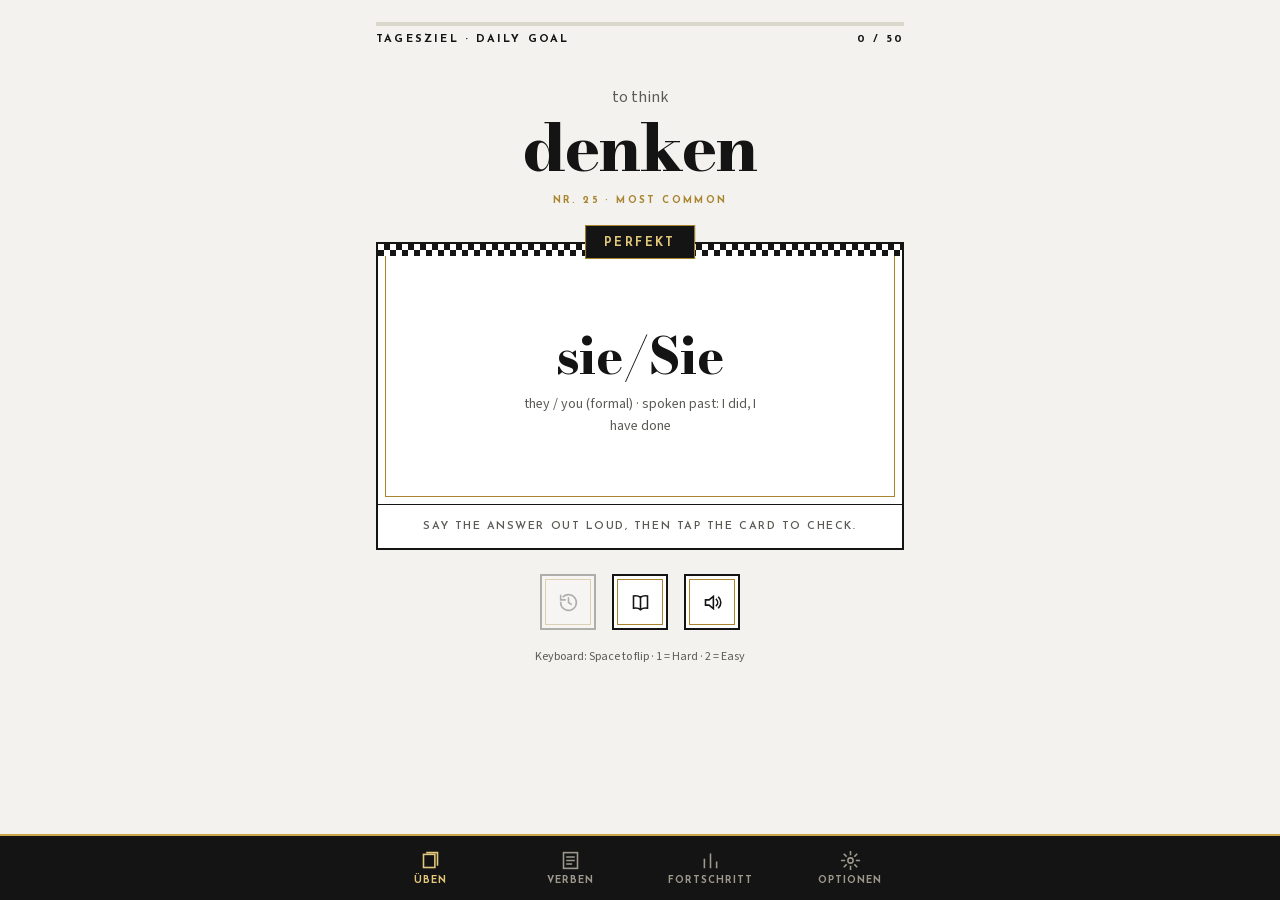
==== commit 41329bd9: "Restyle Verben in a Viennese look Black and Habsburg gold, Bodoni Moda display type, Josefin Sans ca" ====
--- a/deutsch/index.html
+++ b/deutsch/index.html
@@ -5,7 +5,7 @@
 <meta name="viewport" content="width=device-width, initial-scale=1, viewport-fit=cover">
 <title>Verben</title>
 <meta name="description" content="German conjugation flashcards: 500 common verbs, every tense.">
-<meta name="theme-color" content="#ececea" media="(prefers-color-scheme: light)">
+<meta name="theme-color" content="#f3f2ee" media="(prefers-color-scheme: light)">
 <meta name="theme-color" content="#0b0b0b" media="(prefers-color-scheme: dark)">
 <meta name="apple-mobile-web-app-capable" content="yes">
 <meta name="mobile-web-app-capable" content="yes">
@@ -19,137 +19,143 @@
 </head>
 <body>
 <style>
-/* Layout: one-screen flashcard app; hard-edged card with a heavy black frame, an offset shadow and a Schwarz-Rot-Gold band, set in Archivo (expanded for display). */
+/* Layout: one-screen flashcard app in the Wiener Werkstätte manner: black and Habsburg gold, a framed white card with a checkerboard band, Bodoni for display, Josefin capitals for labels. */
 :root{
-  --bg:#ececea; --paper:#ffffff; --surface:#ffffff; --fg:#111111; --muted:#55555a; --line:#cfcfcc; --frame:#111111; --chip:#e2e2df;
-  --accent:#c8001e; --accent-fg:#ffffff; --gold:#ffcc00; --gold-fg:#111111; --accent-soft:#fbe3e6; --black:#111111;
-  --ok:#111111; --ok-bg:#111111; --ok-fg:#ffffff; --hard-bg:#ffcc00; --hard-fg:#111111; --bad:#c8001e;
-  --nav-bg:#111111; --nav-fg:#a9a9a9; --nav-on:#ffcc00;
-  --display:"Archivo", "Helvetica Neue", Arial, sans-serif;
-  --body:"Archivo", "Helvetica Neue", Arial, sans-serif;
+  --bg:#f3f2ee; --paper:#ffffff; --surface:#ffffff; --fg:#141414; --muted:#5b5a56; --line:#d9d6cc; --frame:#141414; --chip:#ebe8df;
+  --gold:#a8842c; --gold-hi:#c9a54a; --gold-soft:#f3ecd9; --ink:#141414; --on-ink:#f3efe6;
+  --hard-bg:#c9a54a; --hard-fg:#141414; --easy-bg:#141414; --easy-fg:#e3c77a; --bad:#9b2226;
+  --check-a:#141414; --check-b:#ffffff;
+  --display:"Bodoni Moda", "Didot", "Bodoni 72", Georgia, serif;
+  --caps:"Josefin Sans", "Futura", "Century Gothic", sans-serif;
+  --body:"Source Sans 3", "Helvetica Neue", Arial, sans-serif;
 }
 @media (prefers-color-scheme: dark){ :root:not([data-theme="light"]){
-  --bg:#0b0b0b; --paper:#171717; --surface:#171717; --fg:#f2f2f0; --muted:#a3a3a3; --line:#333333; --frame:#f2f2f0; --chip:#262626;
-  --accent:#ff4d5e; --accent-fg:#0b0b0b; --gold:#ffcc00; --gold-fg:#111111; --accent-soft:#3a1418; --black:#f2f2f0;
-  --ok:#f2f2f0; --ok-bg:#f2f2f0; --ok-fg:#0b0b0b; --hard-bg:#ffcc00; --hard-fg:#111111; --bad:#ff4d5e;
-  --nav-bg:#000000; --nav-fg:#8a8a8a; --nav-on:#ffcc00; color-scheme:dark;
+  --bg:#0c0c0b; --paper:#151514; --surface:#151514; --fg:#f3efe6; --muted:#a7a397; --line:#34322c; --frame:#c9a54a; --chip:#23221e;
+  --gold:#d4b25c; --gold-hi:#e3c77a; --gold-soft:#2a2414; --ink:#f3efe6; --on-ink:#141414;
+  --hard-bg:#c9a54a; --hard-fg:#141414; --easy-bg:#f3efe6; --easy-fg:#141414; --bad:#e36a6e;
+  --check-a:#c9a54a; --check-b:#151514; color-scheme:dark;
 }}
 :root[data-theme="dark"]{
-  --bg:#0b0b0b; --paper:#171717; --surface:#171717; --fg:#f2f2f0; --muted:#a3a3a3; --line:#333333; --frame:#f2f2f0; --chip:#262626;
-  --accent:#ff4d5e; --accent-fg:#0b0b0b; --gold:#ffcc00; --gold-fg:#111111; --accent-soft:#3a1418; --black:#f2f2f0;
-  --ok:#f2f2f0; --ok-bg:#f2f2f0; --ok-fg:#0b0b0b; --hard-bg:#ffcc00; --hard-fg:#111111; --bad:#ff4d5e;
-  --nav-bg:#000000; --nav-fg:#8a8a8a; --nav-on:#ffcc00; color-scheme:dark;
+  --bg:#0c0c0b; --paper:#151514; --surface:#151514; --fg:#f3efe6; --muted:#a7a397; --line:#34322c; --frame:#c9a54a; --chip:#23221e;
+  --gold:#d4b25c; --gold-hi:#e3c77a; --gold-soft:#2a2414; --ink:#f3efe6; --on-ink:#141414;
+  --hard-bg:#c9a54a; --hard-fg:#141414; --easy-bg:#f3efe6; --easy-fg:#141414; --bad:#e36a6e;
+  --check-a:#c9a54a; --check-b:#151514; color-scheme:dark;
 }
 *{box-sizing:border-box}
 [hidden]{display:none!important}
-body{background:var(--bg);color:var(--fg);font:400 16px/1.5 var(--body)}
+body{background:var(--bg);color:var(--fg);font:400 16px/1.55 var(--body)}
 button{font:inherit;color:inherit;cursor:pointer}
-button:focus-visible,select:focus-visible,input:focus-visible{outline:3px solid var(--gold);outline-offset:2px}
+button:focus-visible,select:focus-visible,input:focus-visible{outline:2px solid var(--gold);outline-offset:3px}
 main{max-width:560px;margin:0 auto;padding-inline:16px;padding-block:22px 112px}
 section{display:flex;flex-direction:column;gap:18px}
-.label{font:700 11px/1.2 var(--body);font-stretch:112%;letter-spacing:.14em;text-transform:uppercase;color:var(--muted)}
-h2{margin:0;font:900 34px/1 var(--display);font-stretch:125%;letter-spacing:-.02em;text-transform:uppercase;color:var(--fg)}
+.label{font:700 11px/1.3 var(--caps);letter-spacing:.2em;text-transform:uppercase;color:var(--muted)}
+h2{margin:0;font:800 38px/1.05 var(--display);color:var(--fg);letter-spacing:-.01em}
+h2::after{content:"";display:block;width:56px;height:3px;background:var(--gold);margin-top:10px}
 
 /* Daily goal */
-.goal{display:flex;flex-direction:column;gap:6px}
-.goal-bar{height:8px;background:var(--paper);border:2px solid var(--frame);overflow:hidden}
-.goal-bar i{display:block;height:100%;background:var(--accent);transition:width .3s}
-.goal-row{display:flex;justify-content:space-between;font:700 12px/1 var(--body);font-stretch:112%;letter-spacing:.12em;text-transform:uppercase;color:var(--fg);font-variant-numeric:tabular-nums}
+.goal{display:flex;flex-direction:column;gap:8px}
+.goal-bar{height:4px;background:var(--line)}
+.goal-bar i{display:block;height:100%;background:var(--gold);transition:width .3s}
+.goal-row{display:flex;justify-content:space-between;font:700 11px/1 var(--caps);letter-spacing:.2em;text-transform:uppercase;color:var(--fg);font-variant-numeric:tabular-nums}
 
 /* Verb heading */
-.word{text-align:center;padding-block:20px 0;display:flex;flex-direction:column;gap:4px}
-.word .en{color:var(--muted);font-size:16px;font-weight:500}
-.word .inf{font:900 clamp(40px,11vw,60px)/1 var(--display);font-stretch:125%;letter-spacing:-.03em;color:var(--fg);overflow-wrap:anywhere}
-.rank{font:700 11px/1 var(--body);font-stretch:112%;letter-spacing:.14em;text-transform:uppercase;color:var(--muted);text-align:center;margin-top:-4px}
+.word{text-align:center;padding-block:22px 0;display:flex;flex-direction:column;gap:4px;align-items:center}
+.word .en{color:var(--muted);font-size:16px}
+.word .inf{font:800 clamp(46px,13vw,66px)/1 var(--display);color:var(--fg);letter-spacing:-.015em;overflow-wrap:anywhere}
+.rank{font:700 10px/1 var(--caps);letter-spacing:.24em;text-transform:uppercase;color:var(--gold);text-align:center;margin-top:-2px}
 
 /* Card */
-.card-box{position:relative;margin-top:18px;margin-right:8px}
-.pill{position:absolute;top:0;left:50%;transform:translate(-50%,-50%);z-index:3;background:var(--black);color:var(--paper);
-  font:800 12px/1 var(--body);font-stretch:118%;letter-spacing:.14em;text-transform:uppercase;padding:10px 16px;white-space:nowrap}
-.shell{border:3px solid var(--frame);box-shadow:8px 8px 0 var(--frame);background:var(--paper);overflow:hidden}
+.card-box{position:relative;margin-top:18px}
+.pill{position:absolute;top:0;left:50%;transform:translate(-50%,-50%);z-index:3;background:#141414;color:#e3c77a;
+  font:700 12px/1 var(--caps);letter-spacing:.2em;text-transform:uppercase;padding:11px 18px 9px;white-space:nowrap;border:1px solid var(--gold)}
+.shell{border:2px solid var(--frame);background:var(--paper);overflow:hidden}
 .card{display:block;width:100%;border:0;padding:0;background:none;perspective:1200px;text-align:center}
-.inner{display:grid;transition:transform .4s cubic-bezier(.3,.7,.3,1);transform-style:preserve-3d}
+.inner{display:grid;transition:transform .45s cubic-bezier(.3,.7,.3,1);transform-style:preserve-3d}
 .card.flipped .inner{transform:rotateY(180deg)}
 .inner.instant{transition:none}
-.face{grid-area:1/1;backface-visibility:hidden;-webkit-backface-visibility:hidden;min-height:250px;background:var(--paper);
-  display:flex;flex-direction:column;align-items:center;justify-content:center;gap:10px;padding:46px 22px 26px;position:relative}
-.face::before{content:"";position:absolute;top:0;left:0;right:0;height:9px;
-  background:linear-gradient(to bottom,#111111 0 3px,#dd0000 3px 6px,#ffcc00 6px 9px)}
+.face{grid-area:1/1;backface-visibility:hidden;-webkit-backface-visibility:hidden;min-height:260px;background:var(--paper);
+  display:flex;flex-direction:column;align-items:center;justify-content:center;gap:12px;padding:48px 26px 28px;position:relative;box-shadow:inset 0 0 0 7px var(--paper), inset 0 0 0 8px var(--gold)}
+.face::before{content:"";position:absolute;top:0;left:0;right:0;height:12px;
+  background:repeating-conic-gradient(var(--check-a) 0 25%, var(--check-b) 0 50%) 0 0/12px 12px}
 .back{transform:rotateY(180deg)}
-.pron{font:800 clamp(36px,10vw,48px)/1.05 var(--display);font-stretch:118%;letter-spacing:-.02em;color:var(--fg)}
-.pron-en{color:var(--muted);font-size:14px;font-weight:500;max-width:34ch}
-.answer{font:900 clamp(28px,8vw,40px)/1.12 var(--display);font-stretch:110%;letter-spacing:-.02em;color:var(--accent);text-wrap:balance;overflow-wrap:anywhere}
-.note{color:var(--muted);font-size:14px;font-weight:500;max-width:38ch}
-.below{background:var(--paper);border-top:3px solid var(--frame)}
-.prompt-line{margin:0;padding:13px 16px;text-align:center;font-size:13px;font-weight:600;color:var(--muted)}
-.rate{display:grid;grid-template-columns:1fr 1fr;border-top:3px solid var(--frame)}
-.rate button{border:0;padding:16px 10px;display:flex;flex-direction:column;align-items:center;gap:2px;font:900 15px/1.1 var(--body);font-stretch:120%;letter-spacing:.1em;text-transform:uppercase}
-.rate .hard{background:var(--hard-bg);color:var(--hard-fg);border-right:3px solid var(--frame)}
-.rate .easy{background:var(--ok-bg);color:var(--ok-fg)}
-.rate small{font:500 12px/1.2 var(--body);font-stretch:100%;letter-spacing:0;text-transform:none;opacity:.85}
-.return{width:100%;border:0;padding:16px;background:var(--gold);color:var(--gold-fg);font:800 14px/1 var(--body);letter-spacing:.08em;text-transform:uppercase}
+.pron{font:700 clamp(38px,10vw,50px)/1.05 var(--display);color:var(--fg)}
+.pron-en{color:var(--muted);font-size:14px;max-width:34ch}
+.answer{font:800 clamp(30px,8.5vw,42px)/1.15 var(--display);color:var(--fg);text-wrap:balance;overflow-wrap:anywhere}
+.answer::after{content:"";display:block;width:44px;height:3px;background:var(--gold);margin:14px auto 0}
+.note{color:var(--muted);font-size:14px;max-width:38ch}
+.below{background:var(--paper);border-top:1px solid var(--frame)}
+.prompt-line{margin:0;padding:14px 16px;text-align:center;font:600 11px/1.4 var(--caps);letter-spacing:.14em;text-transform:uppercase;color:var(--muted)}
+.rate{display:grid;grid-template-columns:1fr 1fr}
+.rate button{border:0;padding:16px 10px;display:flex;flex-direction:column;align-items:center;gap:4px;font:700 14px/1 var(--caps);letter-spacing:.22em;text-transform:uppercase}
+.rate .hard{background:var(--hard-bg);color:var(--hard-fg)}
+.rate .easy{background:var(--easy-bg);color:var(--easy-fg)}
+.rate small{font:400 12px/1.2 var(--body);letter-spacing:0;text-transform:none;opacity:.85}
+.return{width:100%;border:0;padding:16px;background:var(--gold-soft);color:var(--fg);font:700 12px/1 var(--caps);letter-spacing:.18em;text-transform:uppercase}
 
 /* Tool buttons */
 .tools{display:flex;justify-content:center;gap:16px;padding-top:6px}
-.tool{width:56px;height:56px;border:3px solid var(--frame);background:var(--surface);display:grid;place-items:center;box-shadow:4px 4px 0 var(--frame);transition:transform .08s, box-shadow .08s}
-.tool:active:not(:disabled){transform:translate(3px,3px);box-shadow:1px 1px 0 var(--frame)}
-.tool svg{width:22px;height:22px;stroke:var(--fg);fill:none;stroke-width:2.2;stroke-linecap:square;stroke-linejoin:miter}
-.tool:disabled{opacity:.3;cursor:default;box-shadow:none}
-.keys{text-align:center;color:var(--muted);font-size:12px;font-weight:500;margin:0}
+.tool{width:56px;height:56px;border:2px solid var(--frame);outline:1px solid var(--gold);outline-offset:-6px;background:var(--surface);display:grid;place-items:center}
+.tool:hover:not(:disabled){background:var(--gold-soft)}
+.tool svg{width:21px;height:21px;stroke:var(--fg);fill:none;stroke-width:1.8;stroke-linecap:square;stroke-linejoin:miter}
+.tool:disabled{opacity:.3;cursor:default}
+.keys{text-align:center;color:var(--muted);font-size:12px;margin:0}
 @media (hover:none){ .keys{display:none} }
 
 /* Bottom nav */
-nav{position:fixed;left:0;right:0;bottom:0;z-index:10;background:var(--nav-bg);
-  padding:7px 8px calc(7px + env(safe-area-inset-bottom, 0px));display:flex;justify-content:center;border-top:4px solid var(--gold)}
+nav{position:fixed;left:0;right:0;bottom:0;z-index:10;background:#141414;
+  padding:8px 8px calc(8px + env(safe-area-inset-bottom, 0px));display:flex;justify-content:center;border-top:2px solid #c9a54a}
 nav div{display:grid;grid-template-columns:repeat(4,1fr);width:100%;max-width:560px}
-nav button{border:0;background:none;display:flex;flex-direction:column;align-items:center;gap:3px;padding:6px 0;font:700 10px/1 var(--body);font-stretch:100%;letter-spacing:.04em;text-transform:uppercase;color:var(--nav-fg)}
-nav svg{width:22px;height:22px;stroke:currentColor;fill:none;stroke-width:2.2;stroke-linecap:square;stroke-linejoin:miter}
-nav button[aria-selected="true"]{color:var(--nav-on)}
+nav button{border:0;background:none;display:flex;flex-direction:column;align-items:center;gap:5px;padding:6px 0;font:700 10px/1 var(--caps);letter-spacing:.1em;text-transform:uppercase;color:#9d998d}
+nav svg{width:21px;height:21px;stroke:currentColor;fill:none;stroke-width:1.8;stroke-linecap:square;stroke-linejoin:miter}
+nav button[aria-selected="true"]{color:#e3c77a}
 
 /* Panels */
-.panel{background:var(--surface);border:3px solid var(--frame);padding:18px;display:flex;flex-direction:column;gap:14px}
+.panel{background:var(--surface);border:1px solid var(--frame);padding:20px;display:flex;flex-direction:column;gap:14px}
 .row{display:flex;flex-wrap:wrap;gap:8px;align-items:center}
-.chip{border:2px solid var(--frame);background:var(--surface);padding:6px 12px;font-size:14px;font-weight:600;color:var(--fg)}
-.chip[aria-pressed="true"]{background:var(--black);border-color:var(--black);color:var(--paper)}
-.chip small{opacity:.7;margin-left:4px;font-weight:500}
-.hint{color:var(--muted);font-size:14px;font-weight:500;margin:0}
-.group-label{font:800 11px/1 var(--body);font-stretch:112%;letter-spacing:.14em;text-transform:uppercase;color:var(--accent);margin-top:4px}
-.search{width:100%;font:inherit;font-size:17px;padding:10px 12px;border:3px solid var(--frame);background:var(--surface);color:var(--fg);border-radius:0}
+.chip{border:1px solid var(--frame);background:var(--surface);padding:7px 13px;font-size:14px;color:var(--fg)}
+.chip:hover{background:var(--gold-soft)}
+.chip[aria-pressed="true"]{background:var(--ink);border-color:var(--ink);color:var(--paper)}
+.chip small{opacity:.7;margin-left:4px}
+.hint{color:var(--muted);font-size:14px;margin:0}
+.group-label{font:700 11px/1 var(--caps);letter-spacing:.2em;text-transform:uppercase;color:var(--gold);margin-top:4px}
+.search{width:100%;font:inherit;font-size:17px;padding:10px 12px;border:1px solid var(--frame);background:var(--surface);color:var(--fg);border-radius:0}
 .results{display:flex;flex-wrap:wrap;gap:6px}
 .vhead{display:flex;flex-wrap:wrap;align-items:baseline;gap:4px 12px}
-.vhead b{font:900 34px/1.05 var(--display);font-stretch:125%;letter-spacing:-.02em}
+.vhead b{font:800 38px/1.05 var(--display)}
 .vhead .en{color:var(--muted)}
 .pp-line{font-size:15px;margin:0}
-.pp-line b{color:var(--accent)}
+.pp-line b{font-family:var(--display);font-size:18px}
 .grid{display:grid;grid-template-columns:repeat(auto-fill,minmax(min(100%,240px),1fr));gap:12px}
-.tcard{border:2px solid var(--frame);padding:12px;min-width:0;display:flex;flex-direction:column;gap:6px}
-.tcard h3{margin:0;font:800 15px/1.2 var(--display);font-stretch:118%;letter-spacing:.02em;text-transform:uppercase}
+.tcard{border:1px solid var(--line);border-top:3px solid var(--frame);padding:12px;min-width:0;display:flex;flex-direction:column;gap:6px}
+.tcard h3{margin:0;font:700 12px/1.3 var(--caps);letter-spacing:.16em;text-transform:uppercase}
 .conj{width:100%;border-collapse:collapse;font-size:15px}
 .conj td{padding:4px 8px;border-bottom:1px solid var(--line)}
 .conj tr:last-child td{border-bottom:0}
-.conj td:first-child{color:var(--muted);width:38%;text-align:right;font-weight:500}
-.conj tr.hl td{background:var(--gold);color:#111111;font-weight:700}
-.tip{margin:0;font-size:14px;color:var(--muted);font-weight:500}
-.tip b{color:var(--fg)}
+.conj td:first-child{color:var(--muted);width:38%;text-align:right}
+.conj tr.hl td{background:var(--gold-soft);font-weight:600}
+.conj tr.hl td:first-child{color:var(--fg)}
+.tip{margin:0;font-size:14px;color:var(--muted)}
+.tip b{color:var(--fg);font-weight:600}
 .stats{display:flex;flex-wrap:wrap;gap:28px}
-.stat b{display:block;font:900 40px/1.05 var(--display);font-stretch:125%;font-variant-numeric:tabular-nums}
+.stat b{display:block;font:800 42px/1.05 var(--display);font-variant-numeric:tabular-nums}
 .weak{margin:0;padding:0;list-style:none;display:flex;flex-direction:column;gap:6px}
 .weak li{display:flex;justify-content:space-between;gap:12px;border-bottom:1px solid var(--line);padding-bottom:6px}
-.weak span:last-child{font-size:13px;font-weight:700;color:var(--accent);font-variant-numeric:tabular-nums;white-space:nowrap}
+.weak span:last-child{font-size:13px;color:var(--bad);font-variant-numeric:tabular-nums;white-space:nowrap}
 .bars{width:100%;border-collapse:collapse;font-size:14px}
 .bars td{padding:6px 4px;border-bottom:1px solid var(--line);vertical-align:middle}
 .bars td.n{font-variant-numeric:tabular-nums;text-align:right;white-space:nowrap;color:var(--muted)}
-.meter{height:10px;border:2px solid var(--frame);overflow:hidden;min-width:60px}
-.meter i{display:block;height:100%;background:var(--accent)}
-.danger{background:var(--accent);color:var(--accent-fg);border:0;padding:9px 16px;font-weight:800;text-transform:uppercase;letter-spacing:.06em}
-.ghost{background:none;border:2px solid var(--frame);padding:8px 16px;color:var(--fg);font-weight:700}
+.meter{height:6px;background:var(--line);overflow:hidden;min-width:60px}
+.meter i{display:block;height:100%;background:var(--gold)}
+.danger{background:var(--bad);color:#ffffff;border:0;padding:9px 16px;font:700 12px/1 var(--caps);letter-spacing:.14em;text-transform:uppercase}
+.ghost{background:none;border:1px solid var(--frame);padding:8px 16px;color:var(--fg);font:700 12px/1 var(--caps);letter-spacing:.14em;text-transform:uppercase}
 
 /* Table popup */
-.overlay{position:fixed;inset:0;z-index:20;background:rgba(0,0,0,.55);display:flex;align-items:flex-end;justify-content:center;padding:16px}
-.sheet{background:var(--surface);color:var(--fg);border:3px solid var(--frame);padding:20px;width:100%;max-width:520px;display:flex;flex-direction:column;gap:12px;
+.overlay{position:fixed;inset:0;z-index:20;background:rgba(10,10,8,.6);display:flex;align-items:flex-end;justify-content:center;padding:16px}
+.sheet{background:var(--surface);color:var(--fg);border:2px solid var(--frame);outline:1px solid var(--gold);outline-offset:-7px;padding:24px;width:100%;max-width:520px;display:flex;flex-direction:column;gap:12px;
   margin-bottom:env(safe-area-inset-bottom, 0px);max-height:85%;overflow:auto}
 .sheet header{display:flex;justify-content:space-between;align-items:center;gap:12px}
-.sheet h2{font-size:22px}
+.sheet h2{font-size:24px}
+.sheet h2::after{display:none}
 @media (min-width:640px){ .overlay{align-items:center} }
 @media (prefers-reduced-motion:reduce){ .inner{transition:none} }
 </style>
--- a/deutsch/fonts.css
+++ b/deutsch/fonts.css
@@ -1,324 +1,112 @@
 @font-face {
-  font-family: 'Archivo';
-  font-style: normal;
-  font-weight: 400;
-  font-stretch: normal;
+  font-family: 'Bodoni Moda';
+  font-style: italic;
+  font-weight: 700;
   font-display: swap;
-  src: url(fonts/Archivo-0.woff2) format('woff2');
+  src: url(fonts/BodoniModa-0.woff2) format('woff2');
   unicode-range: U+0100-02BA, U+02BD-02C5, U+02C7-02CC, U+02CE-02D7, U+02DD-02FF, U+0304, U+0308, U+0329, U+1D00-1DBF, U+1E00-1E9F, U+1EF2-1EFF, U+2020, U+20A0-20AB, U+20AD-20C0, U+2113, U+2C60-2C7F, U+A720-A7FF;
 }
 @font-face {
-  font-family: 'Archivo';
-  font-style: normal;
-  font-weight: 400;
-  font-stretch: normal;
+  font-family: 'Bodoni Moda';
+  font-style: italic;
+  font-weight: 700;
   font-display: swap;
-  src: url(fonts/Archivo-1.woff2) format('woff2');
+  src: url(fonts/BodoniModa-1.woff2) format('woff2');
   unicode-range: U+0000-00FF, U+0131, U+0152-0153, U+02BB-02BC, U+02C6, U+02DA, U+02DC, U+0304, U+0308, U+0329, U+2000-206F, U+20AC, U+2122, U+2191, U+2193, U+2212, U+2215, U+FEFF, U+FFFD;
 }
 @font-face {
-  font-family: 'Archivo';
+  font-family: 'Bodoni Moda';
   font-style: normal;
-  font-weight: 400;
-  font-stretch: semi-expanded;
+  font-weight: 600;
   font-display: swap;
-  src: url(fonts/Archivo-2.woff2) format('woff2');
+  src: url(fonts/BodoniModa-2.woff2) format('woff2');
   unicode-range: U+0100-02BA, U+02BD-02C5, U+02C7-02CC, U+02CE-02D7, U+02DD-02FF, U+0304, U+0308, U+0329, U+1D00-1DBF, U+1E00-1E9F, U+1EF2-1EFF, U+2020, U+20A0-20AB, U+20AD-20C0, U+2113, U+2C60-2C7F, U+A720-A7FF;
 }
 @font-face {
-  font-family: 'Archivo';
+  font-family: 'Bodoni Moda';
   font-style: normal;
-  font-weight: 400;
-  font-stretch: semi-expanded;
+  font-weight: 600;
   font-display: swap;
-  src: url(fonts/Archivo-3.woff2) format('woff2');
+  src: url(fonts/BodoniModa-3.woff2) format('woff2');
   unicode-range: U+0000-00FF, U+0131, U+0152-0153, U+02BB-02BC, U+02C6, U+02DA, U+02DC, U+0304, U+0308, U+0329, U+2000-206F, U+20AC, U+2122, U+2191, U+2193, U+2212, U+2215, U+FEFF, U+FFFD;
 }
 @font-face {
-  font-family: 'Archivo';
+  font-family: 'Bodoni Moda';
   font-style: normal;
-  font-weight: 400;
-  font-stretch: expanded;
+  font-weight: 800;
   font-display: swap;
-  src: url(fonts/Archivo-4.woff2) format('woff2');
+  src: url(fonts/BodoniModa-4.woff2) format('woff2');
   unicode-range: U+0100-02BA, U+02BD-02C5, U+02C7-02CC, U+02CE-02D7, U+02DD-02FF, U+0304, U+0308, U+0329, U+1D00-1DBF, U+1E00-1E9F, U+1EF2-1EFF, U+2020, U+20A0-20AB, U+20AD-20C0, U+2113, U+2C60-2C7F, U+A720-A7FF;
 }
 @font-face {
-  font-family: 'Archivo';
+  font-family: 'Bodoni Moda';
   font-style: normal;
-  font-weight: 400;
-  font-stretch: expanded;
+  font-weight: 800;
   font-display: swap;
-  src: url(fonts/Archivo-5.woff2) format('woff2');
+  src: url(fonts/BodoniModa-5.woff2) format('woff2');
   unicode-range: U+0000-00FF, U+0131, U+0152-0153, U+02BB-02BC, U+02C6, U+02DA, U+02DC, U+0304, U+0308, U+0329, U+2000-206F, U+20AC, U+2122, U+2191, U+2193, U+2212, U+2215, U+FEFF, U+FFFD;
 }
 @font-face {
-  font-family: 'Archivo';
+  font-family: 'Josefin Sans';
   font-style: normal;
-  font-weight: 500;
-  font-stretch: normal;
+  font-weight: 600;
   font-display: swap;
-  src: url(fonts/Archivo-6.woff2) format('woff2');
+  src: url(fonts/JosefinSans-6.woff2) format('woff2');
   unicode-range: U+0100-02BA, U+02BD-02C5, U+02C7-02CC, U+02CE-02D7, U+02DD-02FF, U+0304, U+0308, U+0329, U+1D00-1DBF, U+1E00-1E9F, U+1EF2-1EFF, U+2020, U+20A0-20AB, U+20AD-20C0, U+2113, U+2C60-2C7F, U+A720-A7FF;
 }
 @font-face {
-  font-family: 'Archivo';
+  font-family: 'Josefin Sans';
   font-style: normal;
-  font-weight: 500;
-  font-stretch: normal;
+  font-weight: 600;
   font-display: swap;
-  src: url(fonts/Archivo-7.woff2) format('woff2');
+  src: url(fonts/JosefinSans-7.woff2) format('woff2');
   unicode-range: U+0000-00FF, U+0131, U+0152-0153, U+02BB-02BC, U+02C6, U+02DA, U+02DC, U+0304, U+0308, U+0329, U+2000-206F, U+20AC, U+2122, U+2191, U+2193, U+2212, U+2215, U+FEFF, U+FFFD;
 }
 @font-face {
-  font-family: 'Archivo';
+  font-family: 'Josefin Sans';
   font-style: normal;
-  font-weight: 500;
-  font-stretch: semi-expanded;
+  font-weight: 700;
   font-display: swap;
-  src: url(fonts/Archivo-8.woff2) format('woff2');
+  src: url(fonts/JosefinSans-8.woff2) format('woff2');
   unicode-range: U+0100-02BA, U+02BD-02C5, U+02C7-02CC, U+02CE-02D7, U+02DD-02FF, U+0304, U+0308, U+0329, U+1D00-1DBF, U+1E00-1E9F, U+1EF2-1EFF, U+2020, U+20A0-20AB, U+20AD-20C0, U+2113, U+2C60-2C7F, U+A720-A7FF;
 }
 @font-face {
-  font-family: 'Archivo';
+  font-family: 'Josefin Sans';
   font-style: normal;
-  font-weight: 500;
-  font-stretch: semi-expanded;
+  font-weight: 700;
   font-display: swap;
-  src: url(fonts/Archivo-9.woff2) format('woff2');
+  src: url(fonts/JosefinSans-9.woff2) format('woff2');
   unicode-range: U+0000-00FF, U+0131, U+0152-0153, U+02BB-02BC, U+02C6, U+02DA, U+02DC, U+0304, U+0308, U+0329, U+2000-206F, U+20AC, U+2122, U+2191, U+2193, U+2212, U+2215, U+FEFF, U+FFFD;
 }
 @font-face {
-  font-family: 'Archivo';
+  font-family: 'Source Sans 3';
   font-style: normal;
-  font-weight: 500;
-  font-stretch: expanded;
+  font-weight: 400;
   font-display: swap;
-  src: url(fonts/Archivo-10.woff2) format('woff2');
+  src: url(fonts/SourceSans3-10.woff2) format('woff2');
   unicode-range: U+0100-02BA, U+02BD-02C5, U+02C7-02CC, U+02CE-02D7, U+02DD-02FF, U+0304, U+0308, U+0329, U+1D00-1DBF, U+1E00-1E9F, U+1EF2-1EFF, U+2020, U+20A0-20AB, U+20AD-20C0, U+2113, U+2C60-2C7F, U+A720-A7FF;
 }
 @font-face {
-  font-family: 'Archivo';
+  font-family: 'Source Sans 3';
   font-style: normal;
-  font-weight: 500;
-  font-stretch: expanded;
+  font-weight: 400;
   font-display: swap;
-  src: url(fonts/Archivo-11.woff2) format('woff2');
+  src: url(fonts/SourceSans3-11.woff2) format('woff2');
   unicode-range: U+0000-00FF, U+0131, U+0152-0153, U+02BB-02BC, U+02C6, U+02DA, U+02DC, U+0304, U+0308, U+0329, U+2000-206F, U+20AC, U+2122, U+2191, U+2193, U+2212, U+2215, U+FEFF, U+FFFD;
 }
 @font-face {
-  font-family: 'Archivo';
+  font-family: 'Source Sans 3';
   font-style: normal;
   font-weight: 600;
-  font-stretch: normal;
   font-display: swap;
-  src: url(fonts/Archivo-12.woff2) format('woff2');
+  src: url(fonts/SourceSans3-12.woff2) format('woff2');
   unicode-range: U+0100-02BA, U+02BD-02C5, U+02C7-02CC, U+02CE-02D7, U+02DD-02FF, U+0304, U+0308, U+0329, U+1D00-1DBF, U+1E00-1E9F, U+1EF2-1EFF, U+2020, U+20A0-20AB, U+20AD-20C0, U+2113, U+2C60-2C7F, U+A720-A7FF;
 }
 @font-face {
-  font-family: 'Archivo';
+  font-family: 'Source Sans 3';
   font-style: normal;
   font-weight: 600;
-  font-stretch: normal;
   font-display: swap;
-  src: url(fonts/Archivo-13.woff2) format('woff2');
-  unicode-range: U+0000-00FF, U+0131, U+0152-0153, U+02BB-02BC, U+02C6, U+02DA, U+02DC, U+0304, U+0308, U+0329, U+2000-206F, U+20AC, U+2122, U+2191, U+2193, U+2212, U+2215, U+FEFF, U+FFFD;
-}
-@font-face {
-  font-family: 'Archivo';
-  font-style: normal;
-  font-weight: 600;
-  font-stretch: semi-expanded;
-  font-display: swap;
-  src: url(fonts/Archivo-14.woff2) format('woff2');
-  unicode-range: U+0100-02BA, U+02BD-02C5, U+02C7-02CC, U+02CE-02D7, U+02DD-02FF, U+0304, U+0308, U+0329, U+1D00-1DBF, U+1E00-1E9F, U+1EF2-1EFF, U+2020, U+20A0-20AB, U+20AD-20C0, U+2113, U+2C60-2C7F, U+A720-A7FF;
-}
-@font-face {
-  font-family: 'Archivo';
-  font-style: normal;
-  font-weight: 600;
-  font-stretch: semi-expanded;
-  font-display: swap;
-  src: url(fonts/Archivo-15.woff2) format('woff2');
-  unicode-range: U+0000-00FF, U+0131, U+0152-0153, U+02BB-02BC, U+02C6, U+02DA, U+02DC, U+0304, U+0308, U+0329, U+2000-206F, U+20AC, U+2122, U+2191, U+2193, U+2212, U+2215, U+FEFF, U+FFFD;
-}
-@font-face {
-  font-family: 'Archivo';
-  font-style: normal;
-  font-weight: 600;
-  font-stretch: expanded;
-  font-display: swap;
-  src: url(fonts/Archivo-16.woff2) format('woff2');
-  unicode-range: U+0100-02BA, U+02BD-02C5, U+02C7-02CC, U+02CE-02D7, U+02DD-02FF, U+0304, U+0308, U+0329, U+1D00-1DBF, U+1E00-1E9F, U+1EF2-1EFF, U+2020, U+20A0-20AB, U+20AD-20C0, U+2113, U+2C60-2C7F, U+A720-A7FF;
-}
-@font-face {
-  font-family: 'Archivo';
-  font-style: normal;
-  font-weight: 600;
-  font-stretch: expanded;
-  font-display: swap;
-  src: url(fonts/Archivo-17.woff2) format('woff2');
-  unicode-range: U+0000-00FF, U+0131, U+0152-0153, U+02BB-02BC, U+02C6, U+02DA, U+02DC, U+0304, U+0308, U+0329, U+2000-206F, U+20AC, U+2122, U+2191, U+2193, U+2212, U+2215, U+FEFF, U+FFFD;
-}
-@font-face {
-  font-family: 'Archivo';
-  font-style: normal;
-  font-weight: 700;
-  font-stretch: normal;
-  font-display: swap;
-  src: url(fonts/Archivo-18.woff2) format('woff2');
-  unicode-range: U+0100-02BA, U+02BD-02C5, U+02C7-02CC, U+02CE-02D7, U+02DD-02FF, U+0304, U+0308, U+0329, U+1D00-1DBF, U+1E00-1E9F, U+1EF2-1EFF, U+2020, U+20A0-20AB, U+20AD-20C0, U+2113, U+2C60-2C7F, U+A720-A7FF;
-}
-@font-face {
-  font-family: 'Archivo';
-  font-style: normal;
-  font-weight: 700;
-  font-stretch: normal;
-  font-display: swap;
-  src: url(fonts/Archivo-19.woff2) format('woff2');
-  unicode-range: U+0000-00FF, U+0131, U+0152-0153, U+02BB-02BC, U+02C6, U+02DA, U+02DC, U+0304, U+0308, U+0329, U+2000-206F, U+20AC, U+2122, U+2191, U+2193, U+2212, U+2215, U+FEFF, U+FFFD;
-}
-@font-face {
-  font-family: 'Archivo';
-  font-style: normal;
-  font-weight: 700;
-  font-stretch: semi-expanded;
-  font-display: swap;
-  src: url(fonts/Archivo-20.woff2) format('woff2');
-  unicode-range: U+0100-02BA, U+02BD-02C5, U+02C7-02CC, U+02CE-02D7, U+02DD-02FF, U+0304, U+0308, U+0329, U+1D00-1DBF, U+1E00-1E9F, U+1EF2-1EFF, U+2020, U+20A0-20AB, U+20AD-20C0, U+2113, U+2C60-2C7F, U+A720-A7FF;
-}
-@font-face {
-  font-family: 'Archivo';
-  font-style: normal;
-  font-weight: 700;
-  font-stretch: semi-expanded;
-  font-display: swap;
-  src: url(fonts/Archivo-21.woff2) format('woff2');
-  unicode-range: U+0000-00FF, U+0131, U+0152-0153, U+02BB-02BC, U+02C6, U+02DA, U+02DC, U+0304, U+0308, U+0329, U+2000-206F, U+20AC, U+2122, U+2191, U+2193, U+2212, U+2215, U+FEFF, U+FFFD;
-}
-@font-face {
-  font-family: 'Archivo';
-  font-style: normal;
-  font-weight: 700;
-  font-stretch: expanded;
-  font-display: swap;
-  src: url(fonts/Archivo-22.woff2) format('woff2');
-  unicode-range: U+0100-02BA, U+02BD-02C5, U+02C7-02CC, U+02CE-02D7, U+02DD-02FF, U+0304, U+0308, U+0329, U+1D00-1DBF, U+1E00-1E9F, U+1EF2-1EFF, U+2020, U+20A0-20AB, U+20AD-20C0, U+2113, U+2C60-2C7F, U+A720-A7FF;
-}
-@font-face {
-  font-family: 'Archivo';
-  font-style: normal;
-  font-weight: 700;
-  font-stretch: expanded;
-  font-display: swap;
-  src: url(fonts/Archivo-23.woff2) format('woff2');
-  unicode-range: U+0000-00FF, U+0131, U+0152-0153, U+02BB-02BC, U+02C6, U+02DA, U+02DC, U+0304, U+0308, U+0329, U+2000-206F, U+20AC, U+2122, U+2191, U+2193, U+2212, U+2215, U+FEFF, U+FFFD;
-}
-@font-face {
-  font-family: 'Archivo';
-  font-style: normal;
-  font-weight: 800;
-  font-stretch: normal;
-  font-display: swap;
-  src: url(fonts/Archivo-24.woff2) format('woff2');
-  unicode-range: U+0100-02BA, U+02BD-02C5, U+02C7-02CC, U+02CE-02D7, U+02DD-02FF, U+0304, U+0308, U+0329, U+1D00-1DBF, U+1E00-1E9F, U+1EF2-1EFF, U+2020, U+20A0-20AB, U+20AD-20C0, U+2113, U+2C60-2C7F, U+A720-A7FF;
-}
-@font-face {
-  font-family: 'Archivo';
-  font-style: normal;
-  font-weight: 800;
-  font-stretch: normal;
-  font-display: swap;
-  src: url(fonts/Archivo-25.woff2) format('woff2');
-  unicode-range: U+0000-00FF, U+0131, U+0152-0153, U+02BB-02BC, U+02C6, U+02DA, U+02DC, U+0304, U+0308, U+0329, U+2000-206F, U+20AC, U+2122, U+2191, U+2193, U+2212, U+2215, U+FEFF, U+FFFD;
-}
-@font-face {
-  font-family: 'Archivo';
-  font-style: normal;
-  font-weight: 800;
-  font-stretch: semi-expanded;
-  font-display: swap;
-  src: url(fonts/Archivo-26.woff2) format('woff2');
-  unicode-range: U+0100-02BA, U+02BD-02C5, U+02C7-02CC, U+02CE-02D7, U+02DD-02FF, U+0304, U+0308, U+0329, U+1D00-1DBF, U+1E00-1E9F, U+1EF2-1EFF, U+2020, U+20A0-20AB, U+20AD-20C0, U+2113, U+2C60-2C7F, U+A720-A7FF;
-}
-@font-face {
-  font-family: 'Archivo';
-  font-style: normal;
-  font-weight: 800;
-  font-stretch: semi-expanded;
-  font-display: swap;
-  src: url(fonts/Archivo-27.woff2) format('woff2');
-  unicode-range: U+0000-00FF, U+0131, U+0152-0153, U+02BB-02BC, U+02C6, U+02DA, U+02DC, U+0304, U+0308, U+0329, U+2000-206F, U+20AC, U+2122, U+2191, U+2193, U+2212, U+2215, U+FEFF, U+FFFD;
-}
-@font-face {
-  font-family: 'Archivo';
-  font-style: normal;
-  font-weight: 800;
-  font-stretch: expanded;
-  font-display: swap;
-  src: url(fonts/Archivo-28.woff2) format('woff2');
-  unicode-range: U+0100-02BA, U+02BD-02C5, U+02C7-02CC, U+02CE-02D7, U+02DD-02FF, U+0304, U+0308, U+0329, U+1D00-1DBF, U+1E00-1E9F, U+1EF2-1EFF, U+2020, U+20A0-20AB, U+20AD-20C0, U+2113, U+2C60-2C7F, U+A720-A7FF;
-}
-@font-face {
-  font-family: 'Archivo';
-  font-style: normal;
-  font-weight: 800;
-  font-stretch: expanded;
-  font-display: swap;
-  src: url(fonts/Archivo-29.woff2) format('woff2');
-  unicode-range: U+0000-00FF, U+0131, U+0152-0153, U+02BB-02BC, U+02C6, U+02DA, U+02DC, U+0304, U+0308, U+0329, U+2000-206F, U+20AC, U+2122, U+2191, U+2193, U+2212, U+2215, U+FEFF, U+FFFD;
-}
-@font-face {
-  font-family: 'Archivo';
-  font-style: normal;
-  font-weight: 900;
-  font-stretch: normal;
-  font-display: swap;
-  src: url(fonts/Archivo-30.woff2) format('woff2');
-  unicode-range: U+0100-02BA, U+02BD-02C5, U+02C7-02CC, U+02CE-02D7, U+02DD-02FF, U+0304, U+0308, U+0329, U+1D00-1DBF, U+1E00-1E9F, U+1EF2-1EFF, U+2020, U+20A0-20AB, U+20AD-20C0, U+2113, U+2C60-2C7F, U+A720-A7FF;
-}
-@font-face {
-  font-family: 'Archivo';
-  font-style: normal;
-  font-weight: 900;
-  font-stretch: normal;
-  font-display: swap;
-  src: url(fonts/Archivo-31.woff2) format('woff2');
-  unicode-range: U+0000-00FF, U+0131, U+0152-0153, U+02BB-02BC, U+02C6, U+02DA, U+02DC, U+0304, U+0308, U+0329, U+2000-206F, U+20AC, U+2122, U+2191, U+2193, U+2212, U+2215, U+FEFF, U+FFFD;
-}
-@font-face {
-  font-family: 'Archivo';
-  font-style: normal;
-  font-weight: 900;
-  font-stretch: semi-expanded;
-  font-display: swap;
-  src: url(fonts/Archivo-32.woff2) format('woff2');
-  unicode-range: U+0100-02BA, U+02BD-02C5, U+02C7-02CC, U+02CE-02D7, U+02DD-02FF, U+0304, U+0308, U+0329, U+1D00-1DBF, U+1E00-1E9F, U+1EF2-1EFF, U+2020, U+20A0-20AB, U+20AD-20C0, U+2113, U+2C60-2C7F, U+A720-A7FF;
-}
-@font-face {
-  font-family: 'Archivo';
-  font-style: normal;
-  font-weight: 900;
-  font-stretch: semi-expanded;
-  font-display: swap;
-  src: url(fonts/Archivo-33.woff2) format('woff2');
-  unicode-range: U+0000-00FF, U+0131, U+0152-0153, U+02BB-02BC, U+02C6, U+02DA, U+02DC, U+0304, U+0308, U+0329, U+2000-206F, U+20AC, U+2122, U+2191, U+2193, U+2212, U+2215, U+FEFF, U+FFFD;
-}
-@font-face {
-  font-family: 'Archivo';
-  font-style: normal;
-  font-weight: 900;
-  font-stretch: expanded;
-  font-display: swap;
-  src: url(fonts/Archivo-34.woff2) format('woff2');
-  unicode-range: U+0100-02BA, U+02BD-02C5, U+02C7-02CC, U+02CE-02D7, U+02DD-02FF, U+0304, U+0308, U+0329, U+1D00-1DBF, U+1E00-1E9F, U+1EF2-1EFF, U+2020, U+20A0-20AB, U+20AD-20C0, U+2113, U+2C60-2C7F, U+A720-A7FF;
-}
-@font-face {
-  font-family: 'Archivo';
-  font-style: normal;
-  font-weight: 900;
-  font-stretch: expanded;
-  font-display: swap;
-  src: url(fonts/Archivo-35.woff2) format('woff2');
+  src: url(fonts/SourceSans3-13.woff2) format('woff2');
   unicode-range: U+0000-00FF, U+0131, U+0152-0153, U+02BB-02BC, U+02C6, U+02DA, U+02DC, U+0304, U+0308, U+0329, U+2000-206F, U+20AC, U+2122, U+2191, U+2193, U+2212, U+2215, U+FEFF, U+FFFD;
 }
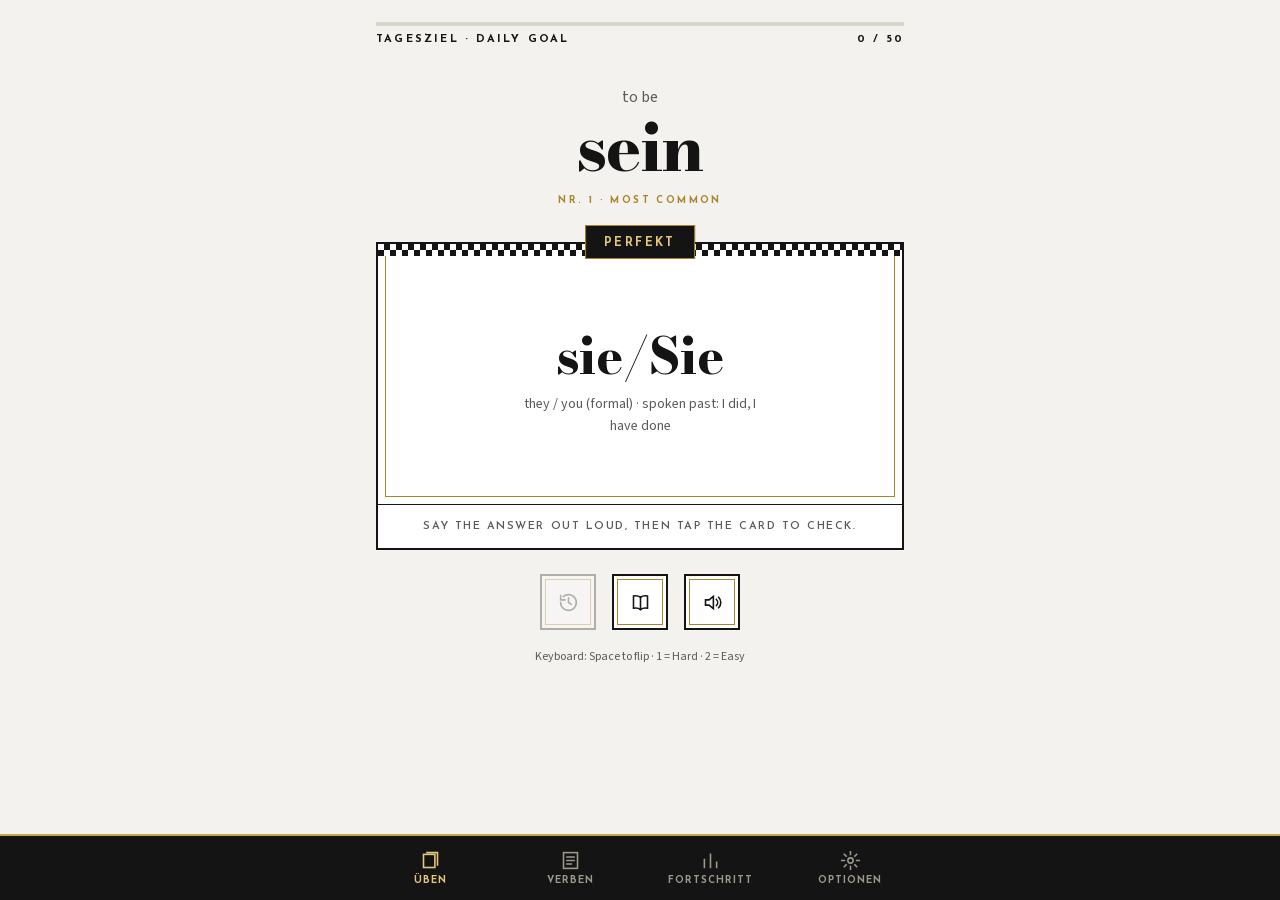
==== commit d3d2d15c: "Make app updates bypass stale browser caches Service workers now install files with cache: reload, f" ====
--- a/deutsch/index.html
+++ b/deutsch/index.html
@@ -11,10 +11,10 @@
 <meta name="mobile-web-app-capable" content="yes">
 <meta name="apple-mobile-web-app-title" content="Verben">
 <meta name="apple-mobile-web-app-status-bar-style" content="default">
-<link rel="manifest" href="manifest.webmanifest">
-<link rel="apple-touch-icon" href="apple-touch-icon.png">
-<link rel="icon" type="image/png" href="icon-256.png">
-<link rel="stylesheet" href="fonts.css">
+<link rel="manifest" href="manifest.webmanifest?v=3">
+<link rel="apple-touch-icon" href="apple-touch-icon.png?v=3">
+<link rel="icon" type="image/png" href="icon-256.png?v=3">
+<link rel="stylesheet" href="fonts.css?v=3">
 <style>html{color-scheme:light;-webkit-text-size-adjust:100%;padding-top:env(safe-area-inset-top,0px)}html,body{margin:0}img{max-width:100%}</style>
 </head>
 <body>
